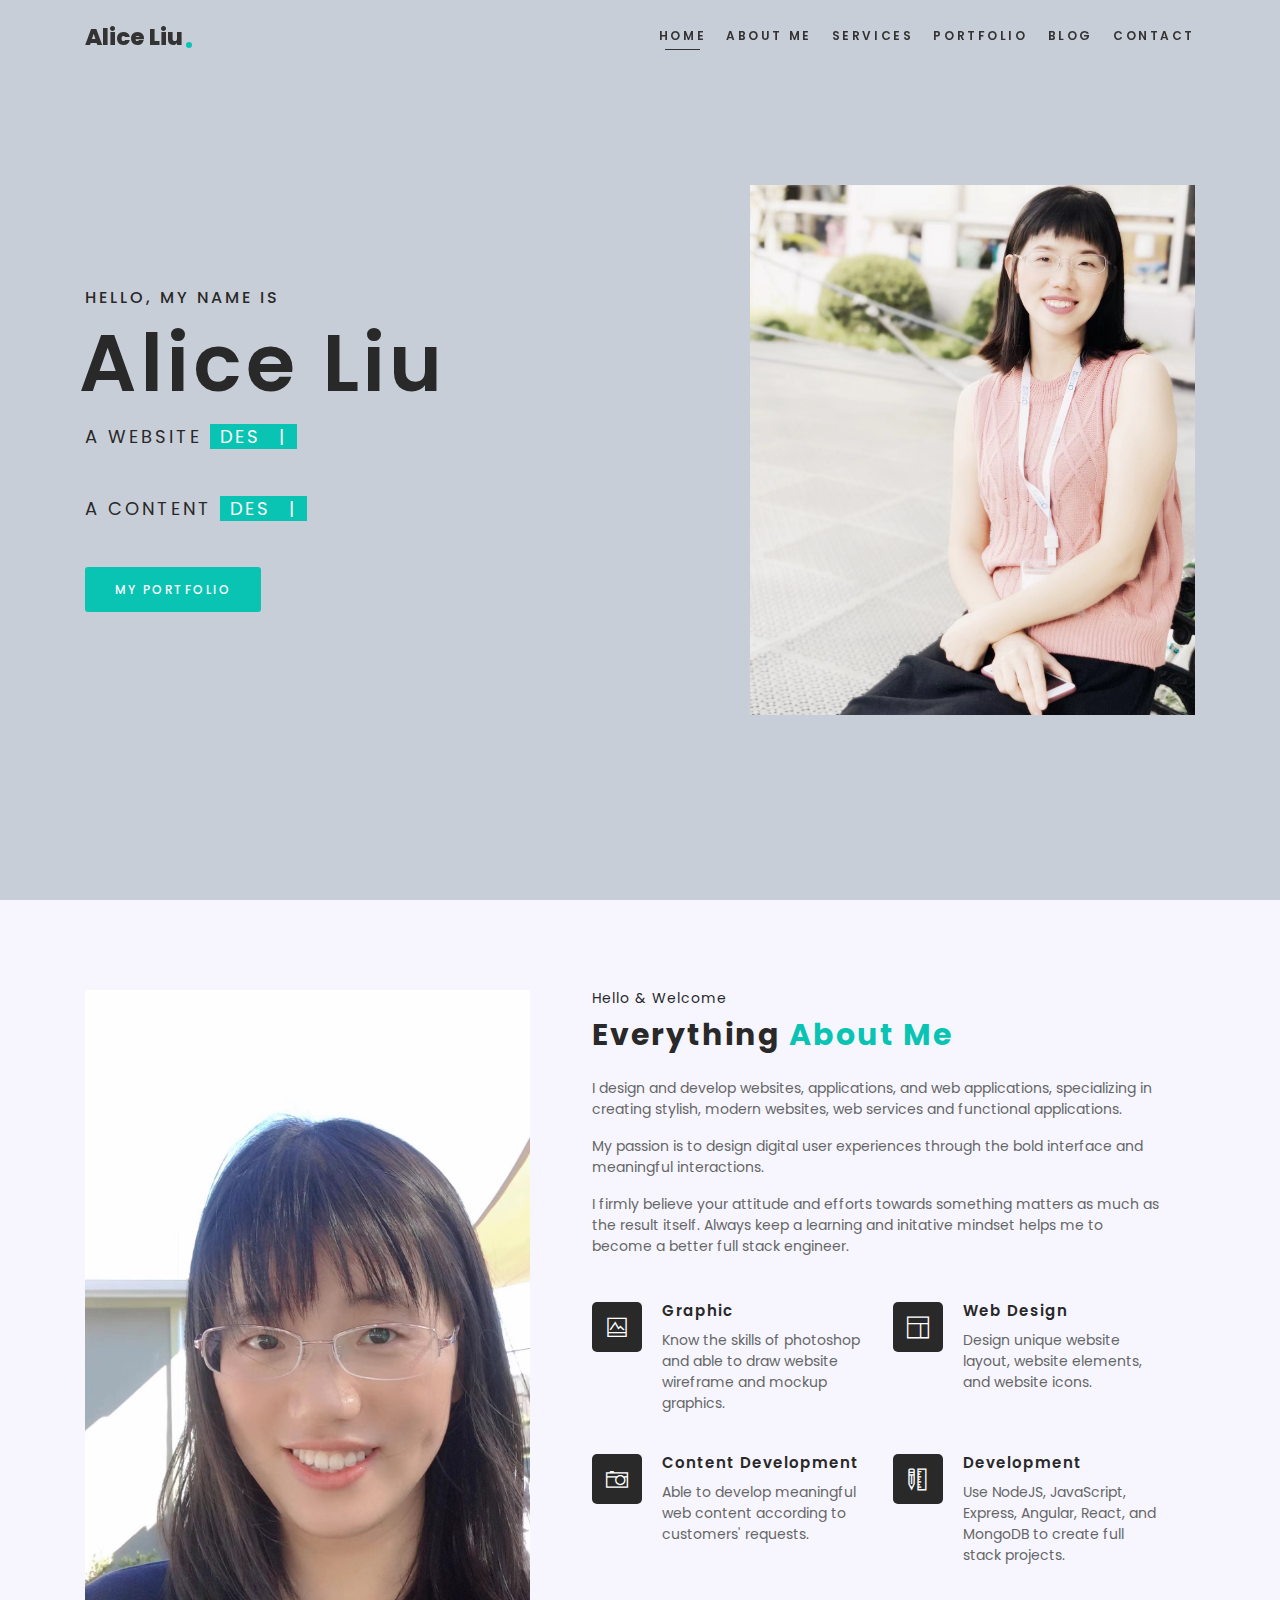
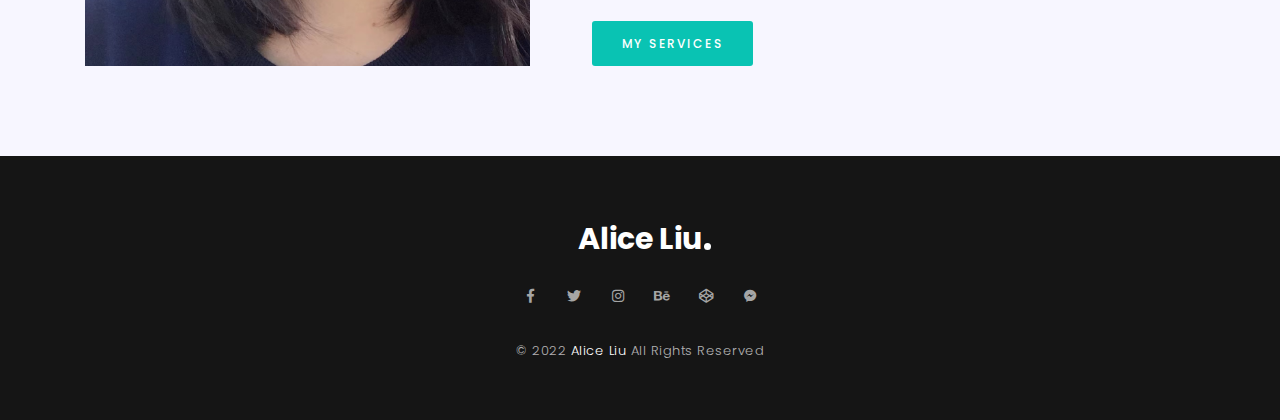
==== index.html @ 3dc87a6d "add" ====
<!DOCTYPE html>
<html lang="en">

<head>
    <meta charset="utf-8">
    <meta http-equiv="X-UA-Compatible" content="IE=edge">
    <meta name="viewport" content="width=device-width, initial-scale=1, shrink-to-fit=no">

    <!-- Page Title -->
    <title>Alice Liu - Personal Website</title>
    <!-- / -->

    <!---Font Icon-->
    <link href="./css/plugin/font-awesome/css/fontawesome-all.min.css" rel="stylesheet">
    <link href="./css/plugin/themify-icons/themify-icons.css" rel="stylesheet">
    <!-- / -->

    <!-- Plugin CSS -->
    <link href="./css/plugin/bootstrap/css/bootstrap.min.css" rel="stylesheet">
    <link href="./css/plugin/owl-carousel/css/owl.carousel.min.css" rel="stylesheet">
    <link href="./css/plugin/magnific/magnific-popup.css" rel="stylesheet">
    <!-- / -->

    <!-- Theme Style -->
    <link href="./css/color/default.css" rel="stylesheet" id="color_theme">
    <link href="./css/styles.css" rel="stylesheet">

    <!-- / -->

    <!-- Favicon -->
    <link rel="icon" href="favicon.ico" />
    <!-- / -->
</head>

<!-- Body Start -->

<body data-spy="scroll" data-target="#navbarAlice" data-offset="98">

    <!-- Loader -->
    <div id="loading">
        <div class="load-circle"><span class="one"></span></div>
    </div>
    <!--  Loader End -->

    <!-- Header -->
    <header>
        <nav class="navbar header-nav-01 header-nav-white fixed-top navbar-expand-lg">
            <div class="container">
                <!-- Brand -->
                <a class="navbar-brand" href="#">Alice Liu<span class="theme-bg"></span></a>
                <!-- / -->

                <!-- Mobile Toggle -->
                <button class="navbar-toggler" type="button" data-toggle="collapse" data-target="#navbarAlice" aria-controls="navbarAlice" aria-expanded="false" aria-label="Toggle navigation">
            <span></span>
            <span></span>
            <span></span>
        </button>
                <!-- / -->

                <!-- Top Menu -->
                <div class="collapse navbar-collapse justify-content-end" id="navbarAlice">
                    <ul class="navbar-nav ml-auto">
                        <li><a class="nav-link active" href="index.html">Home</a></li>
                        <li><a class="nav-link" href="aboutme.html">About Me</a></li>
                        <li><a class="nav-link" href="services.html">Services</a></li>
                        <li><a class="nav-link" href="portfolio.html">Portfolio</a></li>
                        <li><a class="nav-link" href="blog.html">Blog</a></li>
                        <li><a class="nav-link" href="contact.html">Contact</a></li>
                    </ul>
                </div>
                <!-- / -->

            </div>
            <!-- Container -->
        </nav>
        <!-- Navbar -->
    </header>
    <!-- Header End -->

    <!-- main -->
    <main>

        <!-- Home Banner -->
        <section id="home" class="home-banner">
            <div class="container">
                <div class="row full-screen align-items-center">
                    <div class="col-12 col-md-6  col-lg-7">
                        <div class="home-text">
                            <h4>Hello, My name is</h4>
                            <h5>Alice Liu</h5>
                            <p>A Website <span class="theme-bg" id="type-it"></span></p>
                            <p>A Content <span class="theme-bg" id="type-it"></span></p>
                            <div class="btn-bar">
                                <a href="#portfolio" class="m-btn m-btn-theme">My Portfolio</a>
                            </div>
                        </div>
                        <!-- home-text-center -->
                    </div>
                    <!-- col -->
                    <div class="col-md-6 col-lg-5">
                        <img src="./images/aliceAtWork.jpg" title="" alt="">
                    </div>
                </div>
                <!-- row -->
            </div>
        </section>
        <!-- Home Banner End -->

        <!-- About Start -->
        <section id="about" class="section gray-bg">
            <div class="container">
                <div class="row">
                    <div class="col-md-12 col-lg-5">
                        <div class="about-img bg-no-repeat bg-cover" style="background-image: url(./images/AliceProfileImages.jpg);">
                        </div>
                    </div>
                    <div class="col-md-12 col-lg-7">
                        <div class="about-box">
                            <div class="about-me">
                                <h6>Hello & Welcome</h6>
                                <h2>Everything <span class="theme-color">About Me</span></h2>
                                <p>I design and develop websites, applications, and web applications, specializing in creating stylish, modern websites, web services and functional applications.</p>
                                <p>
                                    My passion is to design digital user experiences through the bold interface and meaningful interactions.
                                </p>
                                <p>
                                    I firmly believe your attitude and efforts towards something matters as much as the result itself. Always keep a learning and initative mindset helps me to become a better full stack engineer.
                                </p>
                            </div>
                            <div class="row">
                                <div class="col-md-6">
                                    <div class="feature-box">
                                        <i class="icon theme-bg ti-image"></i>
                                        <div class="feature-content">
                                            <h5>Graphic</h5>
                                            <p>Know the skills of photoshop and able to draw website wireframe and mockup graphics.</p>
                                        </div>
                                    </div>
                                </div>
                                <div class="col-md-6">
                                    <div class="feature-box">
                                        <i class="icon theme-bg ti-layout"></i>
                                        <div class="feature-content">
                                            <h5>Web Design</h5>
                                            <p>Design unique website layout, website elements, and website icons.</p>
                                        </div>
                                    </div>
                                </div>
                                <div class="col-md-6">
                                    <div class="feature-box">
                                        <i class="icon theme-bg ti-camera"></i>
                                        <div class="feature-content">
                                            <h5>Content Development</h5>
                                            <p>Able to develop meaningful web content according to customers' requests.</p>
                                        </div>
                                    </div>
                                </div>
                                <div class="col-md-6">
                                    <div class="feature-box">
                                        <i class="icon theme-bg ti-ruler-pencil"></i>
                                        <div class="feature-content">
                                            <h5>Development</h5>
                                            <p>Use NodeJS, JavaScript, Express, Angular, React, and MongoDB to create full stack projects.</p>
                                        </div>
                                    </div>
                                </div>
                            </div>
                            <div class="btn-bar">
                                <a href="#portfolio" class="m-btn m-btn-theme">My services</a>
                            </div>
                        </div>
                    </div>
                </div>
                <!-- row -->
            </div>
            <!-- container -->
        </section>
        <!-- About End -->





    </main>
    <!-- Main End -->

    <!-- Footer -->
    <footer class="footer">
        <div class="container">
            <div class="footer-logo">
                <span>Alice Liu<span></span></span>
            </div>
            <ul class="social-icons">
                <li><a href="#"><i class="fab fa-facebook-f"></i></a></li>
                <li><a href="#"><i class="fab fa-twitter"></i></a></li>
                <li><a href="#"><i class="fab fa-instagram"></i></a></li>
                <li><a href="#"><i class="fab fa-behance"></i></a></li>
                <li><a href="#"><i class="fab fa-codepen"></i></a></li>
                <li><a href="#"><i class="fab fa-facebook-messenger"></i></a></li>
            </ul>
            <p class="copyright">© 2022 <a href="#">Alice Liu</a> All Rights Reserved</p>
        </div>
    </footer>
    <!-- Footer End -->



    <!-- jQuery -->
    <script src="./js/jquery-3.2.1.min.js"></script>
    <script src="./js/jquery-migrate-3.0.0.min.js"></script>

    <!-- Plugins -->
    <script src="./css/plugin/bootstrap/js/popper.min.js"></script>
    <script src="./css/plugin/bootstrap/js/bootstrap.min.js"></script>
    <script src="./css/plugin/owl-carousel/js/owl.carousel.min.js"></script>
    <script src="./css/plugin/typeit-master/typeit.min.js"></script>
    <script src="./css/plugin/isotope/isotope.pkgd.min.js"></script>
    <script src="./css/plugin/magnific/jquery.magnific-popup.min.js"></script>
    <!-- custom -->
    <script src="./js/custom.js"></script>

</body>
<!-- Body End -->

</html>
---- css/plugin/themify-icons/themify-icons.css ----
@font-face {
	font-family: 'themify';
	src:url('fonts/themify.eot?-fvbane');
	src:url('fonts/themify.eot?#iefix-fvbane') format('embedded-opentype'),
		url('fonts/themify.woff?-fvbane') format('woff'),
		url('fonts/themify.ttf?-fvbane') format('truetype'),
		url('fonts/themify.svg?-fvbane#themify') format('svg');
	font-weight: normal;
	font-style: normal;
}

[class^="ti-"], [class*=" ti-"] {
	font-family: 'themify';
	speak: none;
	font-style: normal;
	font-weight: normal;
	font-variant: normal;
	text-transform: none;
	line-height: 1;

	/* Better Font Rendering =========== */
	-webkit-font-smoothing: antialiased;
	-moz-osx-font-smoothing: grayscale;
}

.ti-wand:before {
	content: "\e600";
}
.ti-volume:before {
	content: "\e601";
}
.ti-user:before {
	content: "\e602";
}
.ti-unlock:before {
	content: "\e603";
}
.ti-unlink:before {
	content: "\e604";
}
.ti-trash:before {
	content: "\e605";
}
.ti-thought:before {
	content: "\e606";
}
.ti-target:before {
	content: "\e607";
}
.ti-tag:before {
	content: "\e608";
}
.ti-tablet:before {
	content: "\e609";
}
.ti-star:before {
	content: "\e60a";
}
.ti-spray:before {
	content: "\e60b";
}
.ti-signal:before {
	content: "\e60c";
}
.ti-shopping-cart:before {
	content: "\e60d";
}
.ti-shopping-cart-full:before {
	content: "\e60e";
}
.ti-settings:before {
	content: "\e60f";
}
.ti-search:before {
	content: "\e610";
}
.ti-zoom-in:before {
	content: "\e611";
}
.ti-zoom-out:before {
	content: "\e612";
}
.ti-cut:before {
	content: "\e613";
}
.ti-ruler:before {
	content: "\e614";
}
.ti-ruler-pencil:before {
	content: "\e615";
}
.ti-ruler-alt:before {
	content: "\e616";
}
.ti-bookmark:before {
	content: "\e617";
}
.ti-bookmark-alt:before {
	content: "\e618";
}
.ti-reload:before {
	content: "\e619";
}
.ti-plus:before {
	content: "\e61a";
}
.ti-pin:before {
	content: "\e61b";
}
.ti-pencil:before {
	content: "\e61c";
}
.ti-pencil-alt:before {
	content: "\e61d";
}
.ti-paint-roller:before {
	content: "\e61e";
}
.ti-paint-bucket:before {
	content: "\e61f";
}
.ti-na:before {
	content: "\e620";
}
.ti-mobile:before {
	content: "\e621";
}
.ti-minus:before {
	content: "\e622";
}
.ti-medall:before {
	content: "\e623";
}
.ti-medall-alt:before {
	content: "\e624";
}
.ti-marker:before {
	content: "\e625";
}
.ti-marker-alt:before {
	content: "\e626";
}
.ti-arrow-up:before {
	content: "\e627";
}
.ti-arrow-right:before {
	content: "\e628";
}
.ti-arrow-left:before {
	content: "\e629";
}
.ti-arrow-down:before {
	content: "\e62a";
}
.ti-lock:before {
	content: "\e62b";
}
.ti-location-arrow:before {
	content: "\e62c";
}
.ti-link:before {
	content: "\e62d";
}
.ti-layout:before {
	content: "\e62e";
}
.ti-layers:before {
	content: "\e62f";
}
.ti-layers-alt:before {
	content: "\e630";
}
.ti-key:before {
	content: "\e631";
}
.ti-import:before {
	content: "\e632";
}
.ti-image:before {
	content: "\e633";
}
.ti-heart:before {
	content: "\e634";
}
.ti-heart-broken:before {
	content: "\e635";
}
.ti-hand-stop:before {
	content: "\e636";
}
.ti-hand-open:before {
	content: "\e637";
}
.ti-hand-drag:before {
	content: "\e638";
}
.ti-folder:before {
	content: "\e639";
}
.ti-flag:before {
	content: "\e63a";
}
.ti-flag-alt:before {
	content: "\e63b";
}
.ti-flag-alt-2:before {
	content: "\e63c";
}
.ti-eye:before {
	content: "\e63d";
}
.ti-export:before {
	content: "\e63e";
}
.ti-exchange-vertical:before {
	content: "\e63f";
}
.ti-desktop:before {
	content: "\e640";
}
.ti-cup:before {
	content: "\e641";
}
.ti-crown:before {
	content: "\e642";
}
.ti-comments:before {
	content: "\e643";
}
.ti-comment:before {
	content: "\e644";
}
.ti-comment-alt:before {
	content: "\e645";
}
.ti-close:before {
	content: "\e646";
}
.ti-clip:before {
	content: "\e647";
}
.ti-angle-up:before {
	content: "\e648";
}
.ti-angle-right:before {
	content: "\e649";
}
.ti-angle-left:before {
	content: "\e64a";
}
.ti-angle-down:before {
	content: "\e64b";
}
.ti-check:before {
	content: "\e64c";
}
.ti-check-box:before {
	content: "\e64d";
}
.ti-camera:before {
	content: "\e64e";
}
.ti-announcement:before {
	content: "\e64f";
}
.ti-brush:before {
	content: "\e650";
}
.ti-briefcase:before {
	content: "\e651";
}
.ti-bolt:before {
	content: "\e652";
}
.ti-bolt-alt:before {
	content: "\e653";
}
.ti-blackboard:before {
	content: "\e654";
}
.ti-bag:before {
	content: "\e655";
}
.ti-move:before {
	content: "\e656";
}
.ti-arrows-vertical:before {
	content: "\e657";
}
.ti-arrows-horizontal:before {
	content: "\e658";
}
.ti-fullscreen:before {
	content: "\e659";
}
.ti-arrow-top-right:before {
	content: "\e65a";
}
.ti-arrow-top-left:before {
	content: "\e65b";
}
.ti-arrow-circle-up:before {
	content: "\e65c";
}
.ti-arrow-circle-right:before {
	content: "\e65d";
}
.ti-arrow-circle-left:before {
	content: "\e65e";
}
.ti-arrow-circle-down:before {
	content: "\e65f";
}
.ti-angle-double-up:before {
	content: "\e660";
}
.ti-angle-double-right:before {
	content: "\e661";
}
.ti-angle-double-left:before {
	content: "\e662";
}
.ti-angle-double-down:before {
	content: "\e663";
}
.ti-zip:before {
	content: "\e664";
}
.ti-world:before {
	content: "\e665";
}
.ti-wheelchair:before {
	content: "\e666";
}
.ti-view-list:before {
	content: "\e667";
}
.ti-view-list-alt:before {
	content: "\e668";
}
.ti-view-grid:before {
	content: "\e669";
}
.ti-uppercase:before {
	content: "\e66a";
}
.ti-upload:before {
	content: "\e66b";
}
.ti-underline:before {
	content: "\e66c";
}
.ti-truck:before {
	content: "\e66d";
}
.ti-timer:before {
	content: "\e66e";
}
.ti-ticket:before {
	content: "\e66f";
}
.ti-thumb-up:before {
	content: "\e670";
}
.ti-thumb-down:before {
	content: "\e671";
}
.ti-text:before {
	content: "\e672";
}
.ti-stats-up:before {
	content: "\e673";
}
.ti-stats-down:before {
	content: "\e674";
}
.ti-split-v:before {
	content: "\e675";
}
.ti-split-h:before {
	content: "\e676";
}
.ti-smallcap:before {
	content: "\e677";
}
.ti-shine:before {
	content: "\e678";
}
.ti-shift-right:before {
	content: "\e679";
}
.ti-shift-left:before {
	content: "\e67a";
}
.ti-shield:before {
	content: "\e67b";
}
.ti-notepad:before {
	content: "\e67c";
}
.ti-server:before {
	content: "\e67d";
}
.ti-quote-right:before {
	content: "\e67e";
}
.ti-quote-left:before {
	content: "\e67f";
}
.ti-pulse:before {
	content: "\e680";
}
.ti-printer:before {
	content: "\e681";
}
.ti-power-off:before {
	content: "\e682";
}
.ti-plug:before {
	content: "\e683";
}
.ti-pie-chart:before {
	content: "\e684";
}
.ti-paragraph:before {
	content: "\e685";
}
.ti-panel:before {
	content: "\e686";
}
.ti-package:before {
	content: "\e687";
}
.ti-music:before {
	content: "\e688";
}
.ti-music-alt:before {
	content: "\e689";
}
.ti-mouse:before {
	content: "\e68a";
}
.ti-mouse-alt:before {
	content: "\e68b";
}
.ti-money:before {
	content: "\e68c";
}
.ti-microphone:before {
	content: "\e68d";
}
.ti-menu:before {
	content: "\e68e";
}
.ti-menu-alt:before {
	content: "\e68f";
}
.ti-map:before {
	content: "\e690";
}
.ti-map-alt:before {
	content: "\e691";
}
.ti-loop:before {
	content: "\e692";
}
.ti-location-pin:before {
	content: "\e693";
}
.ti-list:before {
	content: "\e694";
}
.ti-light-bulb:before {
	content: "\e695";
}
.ti-Italic:before {
	content: "\e696";
}
.ti-info:before {
	content: "\e697";
}
.ti-infinite:before {
	content: "\e698";
}
.ti-id-badge:before {
	content: "\e699";
}
.ti-hummer:before {
	content: "\e69a";
}
.ti-home:before {
	content: "\e69b";
}
.ti-help:before {
	content: "\e69c";
}
.ti-headphone:before {
	content: "\e69d";
}
.ti-harddrives:before {
	content: "\e69e";
}
.ti-harddrive:before {
	content: "\e69f";
}
.ti-gift:before {
	content: "\e6a0";
}
.ti-game:before {
	content: "\e6a1";
}
.ti-filter:before {
	content: "\e6a2";
}
.ti-files:before {
	content: "\e6a3";
}
.ti-file:before {
	content: "\e6a4";
}
.ti-eraser:before {
	content: "\e6a5";
}
.ti-envelope:before {
	content: "\e6a6";
}
.ti-download:before {
	content: "\e6a7";
}
.ti-direction:before {
	content: "\e6a8";
}
.ti-direction-alt:before {
	content: "\e6a9";
}
.ti-dashboard:before {
	content: "\e6aa";
}
.ti-control-stop:before {
	content: "\e6ab";
}
.ti-control-shuffle:before {
	content: "\e6ac";
}
.ti-control-play:before {
	content: "\e6ad";
}
.ti-control-pause:before {
	content: "\e6ae";
}
.ti-control-forward:before {
	content: "\e6af";
}
.ti-control-backward:before {
	content: "\e6b0";
}
.ti-cloud:before {
	content: "\e6b1";
}
.ti-cloud-up:before {
	content: "\e6b2";
}
.ti-cloud-down:before {
	content: "\e6b3";
}
.ti-clipboard:before {
	content: "\e6b4";
}
.ti-car:before {
	content: "\e6b5";
}
.ti-calendar:before {
	content: "\e6b6";
}
.ti-book:before {
	content: "\e6b7";
}
.ti-bell:before {
	content: "\e6b8";
}
.ti-basketball:before {
	content: "\e6b9";
}
.ti-bar-chart:before {
	content: "\e6ba";
}
.ti-bar-chart-alt:before {
	content: "\e6bb";
}
.ti-back-right:before {
	content: "\e6bc";
}
.ti-back-left:before {
	content: "\e6bd";
}
.ti-arrows-corner:before {
	content: "\e6be";
}
.ti-archive:before {
	content: "\e6bf";
}
.ti-anchor:before {
	content: "\e6c0";
}
.ti-align-right:before {
	content: "\e6c1";
}
.ti-align-left:before {
	content: "\e6c2";
}
.ti-align-justify:before {
	content: "\e6c3";
}
.ti-align-center:before {
	content: "\e6c4";
}
.ti-alert:before {
	content: "\e6c5";
}
.ti-alarm-clock:before {
	content: "\e6c6";
}
.ti-agenda:before {
	content: "\e6c7";
}
.ti-write:before {
	content: "\e6c8";
}
.ti-window:before {
	content: "\e6c9";
}
.ti-widgetized:before {
	content: "\e6ca";
}
.ti-widget:before {
	content: "\e6cb";
}
.ti-widget-alt:before {
	content: "\e6cc";
}
.ti-wallet:before {
	content: "\e6cd";
}
.ti-video-clapper:before {
	content: "\e6ce";
}
.ti-video-camera:before {
	content: "\e6cf";
}
.ti-vector:before {
	content: "\e6d0";
}
.ti-themify-logo:before {
	content: "\e6d1";
}
.ti-themify-favicon:before {
	content: "\e6d2";
}
.ti-themify-favicon-alt:before {
	content: "\e6d3";
}
.ti-support:before {
	content: "\e6d4";
}
.ti-stamp:before {
	content: "\e6d5";
}
.ti-split-v-alt:before {
	content: "\e6d6";
}
.ti-slice:before {
	content: "\e6d7";
}
.ti-shortcode:before {
	content: "\e6d8";
}
.ti-shift-right-alt:before {
	content: "\e6d9";
}
.ti-shift-left-alt:before {
	content: "\e6da";
}
.ti-ruler-alt-2:before {
	content: "\e6db";
}
.ti-receipt:before {
	content: "\e6dc";
}
.ti-pin2:before {
	content: "\e6dd";
}
.ti-pin-alt:before {
	content: "\e6de";
}
.ti-pencil-alt2:before {
	content: "\e6df";
}
.ti-palette:before {
	content: "\e6e0";
}
.ti-more:before {
	content: "\e6e1";
}
.ti-more-alt:before {
	content: "\e6e2";
}
.ti-microphone-alt:before {
	content: "\e6e3";
}
.ti-magnet:before {
	content: "\e6e4";
}
.ti-line-double:before {
	content: "\e6e5";
}
.ti-line-dotted:before {
	content: "\e6e6";
}
.ti-line-dashed:before {
	content: "\e6e7";
}
.ti-layout-width-full:before {
	content: "\e6e8";
}
.ti-layout-width-default:before {
	content: "\e6e9";
}
.ti-layout-width-default-alt:before {
	content: "\e6ea";
}
.ti-layout-tab:before {
	content: "\e6eb";
}
.ti-layout-tab-window:before {
	content: "\e6ec";
}
.ti-layout-tab-v:before {
	content: "\e6ed";
}
.ti-layout-tab-min:before {
	content: "\e6ee";
}
.ti-layout-slider:before {
	content: "\e6ef";
}
.ti-layout-slider-alt:before {
	content: "\e6f0";
}
.ti-layout-sidebar-right:before {
	content: "\e6f1";
}
.ti-layout-sidebar-none:before {
	content: "\e6f2";
}
.ti-layout-sidebar-left:before {
	content: "\e6f3";
}
.ti-layout-placeholder:before {
	content: "\e6f4";
}
.ti-layout-menu:before {
	content: "\e6f5";
}
.ti-layout-menu-v:before {
	content: "\e6f6";
}
.ti-layout-menu-separated:before {
	content: "\e6f7";
}
.ti-layout-menu-full:before {
	content: "\e6f8";
}
.ti-layout-media-right-alt:before {
	content: "\e6f9";
}
.ti-layout-media-right:before {
	content: "\e6fa";
}
.ti-layout-media-overlay:before {
	content: "\e6fb";
}
.ti-layout-media-overlay-alt:before {
	content: "\e6fc";
}
.ti-layout-media-overlay-alt-2:before {
	content: "\e6fd";
}
.ti-layout-media-left-alt:before {
	content: "\e6fe";
}
.ti-layout-media-left:before {
	content: "\e6ff";
}
.ti-layout-media-center-alt:before {
	content: "\e700";
}
.ti-layout-media-center:before {
	content: "\e701";
}
.ti-layout-list-thumb:before {
	content: "\e702";
}
.ti-layout-list-thumb-alt:before {
	content: "\e703";
}
.ti-layout-list-post:before {
	content: "\e704";
}
.ti-layout-list-large-image:before {
	content: "\e705";
}
.ti-layout-line-solid:before {
	content: "\e706";
}
.ti-layout-grid4:before {
	content: "\e707";
}
.ti-layout-grid3:before {
	content: "\e708";
}
.ti-layout-grid2:before {
	content: "\e709";
}
.ti-layout-grid2-thumb:before {
	content: "\e70a";
}
.ti-layout-cta-right:before {
	content: "\e70b";
}
.ti-layout-cta-left:before {
	content: "\e70c";
}
.ti-layout-cta-center:before {
	content: "\e70d";
}
.ti-layout-cta-btn-right:before {
	content: "\e70e";
}
.ti-layout-cta-btn-left:before {
	content: "\e70f";
}
.ti-layout-column4:before {
	content: "\e710";
}
.ti-layout-column3:before {
	content: "\e711";
}
.ti-layout-column2:before {
	content: "\e712";
}
.ti-layout-accordion-separated:before {
	content: "\e713";
}
.ti-layout-accordion-merged:before {
	content: "\e714";
}
.ti-layout-accordion-list:before {
	content: "\e715";
}
.ti-ink-pen:before {
	content: "\e716";
}
.ti-info-alt:before {
	content: "\e717";
}
.ti-help-alt:before {
	content: "\e718";
}
.ti-headphone-alt:before {
	content: "\e719";
}
.ti-hand-point-up:before {
	content: "\e71a";
}
.ti-hand-point-right:before {
	content: "\e71b";
}
.ti-hand-point-left:before {
	content: "\e71c";
}
.ti-hand-point-down:before {
	content: "\e71d";
}
.ti-gallery:before {
	content: "\e71e";
}
.ti-face-smile:before {
	content: "\e71f";
}
.ti-face-sad:before {
	content: "\e720";
}
.ti-credit-card:before {
	content: "\e721";
}
.ti-control-skip-forward:before {
	content: "\e722";
}
.ti-control-skip-backward:before {
	content: "\e723";
}
.ti-control-record:before {
	content: "\e724";
}
.ti-control-eject:before {
	content: "\e725";
}
.ti-comments-smiley:before {
	content: "\e726";
}
.ti-brush-alt:before {
	content: "\e727";
}
.ti-youtube:before {
	content: "\e728";
}
.ti-vimeo:before {
	content: "\e729";
}
.ti-twitter:before {
	content: "\e72a";
}
.ti-time:before {
	content: "\e72b";
}
.ti-tumblr:before {
	content: "\e72c";
}
.ti-skype:before {
	content: "\e72d";
}
.ti-share:before {
	content: "\e72e";
}
.ti-share-alt:before {
	content: "\e72f";
}
.ti-rocket:before {
	content: "\e730";
}
.ti-pinterest:before {
	content: "\e731";
}
.ti-new-window:before {
	content: "\e732";
}
.ti-microsoft:before {
	content: "\e733";
}
.ti-list-ol:before {
	content: "\e734";
}
.ti-linkedin:before {
	content: "\e735";
}
.ti-layout-sidebar-2:before {
	content: "\e736";
}
.ti-layout-grid4-alt:before {
	content: "\e737";
}
.ti-layout-grid3-alt:before {
	content: "\e738";
}
.ti-layout-grid2-alt:before {
	content: "\e739";
}
.ti-layout-column4-alt:before {
	content: "\e73a";
}
.ti-layout-column3-alt:before {
	content: "\e73b";
}
.ti-layout-column2-alt:before {
	content: "\e73c";
}
.ti-instagram:before {
	content: "\e73d";
}
.ti-google:before {
	content: "\e73e";
}
.ti-github:before {
	content: "\e73f";
}
.ti-flickr:before {
	content: "\e740";
}
.ti-facebook:before {
	content: "\e741";
}
.ti-dropbox:before {
	content: "\e742";
}
.ti-dribbble:before {
	content: "\e743";
}
.ti-apple:before {
	content: "\e744";
}
.ti-android:before {
	content: "\e745";
}
.ti-save:before {
	content: "\e746";
}
.ti-save-alt:before {
	content: "\e747";
}
.ti-yahoo:before {
	content: "\e748";
}
.ti-wordpress:before {
	content: "\e749";
}
.ti-vimeo-alt:before {
	content: "\e74a";
}
.ti-twitter-alt:before {
	content: "\e74b";
}
.ti-tumblr-alt:before {
	content: "\e74c";
}
.ti-trello:before {
	content: "\e74d";
}
.ti-stack-overflow:before {
	content: "\e74e";
}
.ti-soundcloud:before {
	content: "\e74f";
}
.ti-sharethis:before {
	content: "\e750";
}
.ti-sharethis-alt:before {
	content: "\e751";
}
.ti-reddit:before {
	content: "\e752";
}
.ti-pinterest-alt:before {
	content: "\e753";
}
.ti-microsoft-alt:before {
	content: "\e754";
}
.ti-linux:before {
	content: "\e755";
}
.ti-jsfiddle:before {
	content: "\e756";
}
.ti-joomla:before {
	content: "\e757";
}
.ti-html5:before {
	content: "\e758";
}
.ti-flickr-alt:before {
	content: "\e759";
}
.ti-email:before {
	content: "\e75a";
}
.ti-drupal:before {
	content: "\e75b";
}
.ti-dropbox-alt:before {
	content: "\e75c";
}
.ti-css3:before {
	content: "\e75d";
}
.ti-rss:before {
	content: "\e75e";
}
.ti-rss-alt:before {
	content: "\e75f";
}
---- css/color/default.css ----
::selection {
  background-color:#09c3b3;
  color: #fff;
}
::-moz-selection {
  background-color:#09c3b3;
  color: #fff;
}


header .k-navbar-nav li a.active,
header .k-navbar-nav li a:hover,
.theme-color {
  color:#09c3b3;
}

.theme-border {
	border-color: #09c3b3;
}

.m-btn,
.theme-after:after,
.theme-bg {
  background: #09c3b3;
}
---- css/styles.css ----
/*========================================================================
EXCLUSIVE ON themeforest.net
~~~~~~~~~~~~~~~~~~~~~~~~~~~~~~~~~~~~~~~~~~~~~~~~~~~~~~~~~~~~~~~~~~~~~~~~
Template Name   : Keira
Author          : mital_04
~~~~~~~~~~~~~~~~~~~~~~~~~~~~~~~~~~~~~~~~~~~~~~~~~~~~~~~~~~~~~~~~~~~~~~~~
Copyright (c) 2018 - mital_04
========================================================================*/

/*----------------------------------
Table of contents
01. Loading
02. Common
03. Section title
04. Buttons
05. Header
06. Home Banner
07. About us
08. Video Section
09. Feature Box
10. Count
11. Portfolio
13. Testimonial
14. Our Blog
15. Contact Us
16. Social Icons
17. footer

----------------------------------*/

@import url('https://fonts.googleapis.com/css?family=Poppins:100,100i,200,200i,300,300i,400,400i,500,500i,600,600i,700,700i,800,800i,900,900i');


/*---------------------------------
* 01. Loading
-----------------------------------*/
#loading {
  position: fixed;
  top: 0;
  left: 0;
  bottom: 0;
  right: 0;
  background: #fff;
  z-index: 999999;
}

.load-circle:after,
.load-circle:before{
  content: '';
  background: #fff;
  height: 50%;
  width: 100%;
  position: absolute;
  left: 0;
  transition: all 1s;
}

.load-circle:after{
  top: 0;
}

.load-circle:before{
  bottom: 0;
}

.load-circle {
  width: 50px;
  height: 50px;
  border-radius: 50%;
  border: 10px solid #e8e8e8;
  border-top: 10px solid #292929;
  -webkit-animation: rotate 1.2s infinite linear;
  animation: rotate 1.2s infinite linear;
  overflow: hidden;
  position: absolute;
  top: 0;
  left: 0;
  right: 0;
  bottom: 0;
  margin: auto;
}

@-webkit-keyframes rotate {
  0%{
    transform: rotate(0deg);
  }
  100%{
    transform: rotate(360deg);
  }
}

@keyframes rotate {
  0%{
    transform: rotate(0deg);
  }
  100%{
    transform: rotate(360deg);
  }
}


/*---------------------------------
* 02. Common
-----------------------------------*/
body {
  font-family: 'Poppins', sans-serif;
  -webkit-font-smoothing: antialiased;
  font-smoothing: antialiased;
  font-size: 14px;
  line-height: 1.5;
  color: #666666;
}

img {
  max-width: 100%;
}

.section {
  padding: 90px 0;
  position: relative;
}
@media (max-width: 991px){
 .section {
    padding: 60px 0;
  } 
}
@media (max-width: 767px){
 .section {
    padding: 40px 0;
  } 
}

.gray-bg {
  background: #f7f6ff;
}

/*---------------------------------
* 03. Section title
-----------------------------------*/
.section-title {
  position: relative;
  margin-bottom: 55px;
}

.section-title h2 {
  font-weight: 700;
  color: #292929;
  font-size: 36px;
  margin: 0;
  padding: 0 0 25px;
  letter-spacing: 1px;
}
.section-title label {
  position: relative;
  color: #292929;
  font-size: 14px;
  font-weight: 500;
  letter-spacing: 2px;
  text-transform: uppercase;
  margin: 0;
  padding: 0 0px 10px 30px;
}
.section-title label:after {
  position: absolute;
  left: 0;
  content: "";
  width: 20px;
  float: left;
  height: 2px;
  top: 10px;
}
.section-title p {
  margin: 0;
  letter-spacing: 1px;
  font-size: 15px;
}

@media(max-width: 991px){
  .section-title {
    margin-bottom: 40px;
  }
}

@media(max-width: 767px) {
  .section-title label {
    font-size: 12px;
    padding: 0 0px 10px 30px;
  }
  .section-title h2 {
    font-size: 26px;
  }
  .section-title label:after {
    top: 7px;
    width: 20px;
  }
  .section-title p {
    font-size: 14px;
    letter-spacing: 0.5px;
  }
}

.section-title-01 {
    text-align: center;
    margin-bottom: 60px;
}
.section-title-01 span {
  font-size: 14px;
  color: #444;
  font-weight: 600;
  letter-spacing: 0.75px;
}

.section-title-01 h3 {
  font-size: 30px;
  font-weight: 700;
  color: #222;
  margin: 10px 0 0;
  text-transform: uppercase;
  letter-spacing: 1px;
}

@media(max-width: 991px) {
  .section-title-01 {
    margin-bottom: 50px;
  }
}

@media(max-width: 767px) {
  .section-title-01 {
    margin-bottom: 40px;
  }
}


/*-----------------------------------------
* 04. Buttons
-----------------------------------------*/
.m-btn {
  height: 45px;
  line-height: 45px;
  padding: 0 30px;
  font-size: 12px;
  text-transform: uppercase;
  letter-spacing: 2.5px;
  font-weight: 500;
  border: none;
  border-radius: 3px;
  transition: all 0.3s ease 0s;
  cursor: pointer;
  outline: none;
  display: inline-block;
  text-decoration: none !important;
}
.m-btn-white {
  color: #151515;
  background-color: #fff;
}

.m-btn-white:hover {
  color: #fff;
}

.m-btn-theme {
  color: #fff;
}

.m-btn-theme:hover {
  color: #fff;
  background: #151515;
}

.m-btn-h-white:hover {
  background: #fff;
  color: #333;
}

.more-btn {
  color: #151515;
  font-weight: 700;
  letter-spacing: 1px;
  position: relative;
  padding: 3px;
  display: inline-block;
  line-height: 18px;
  font-size: 13px;
  text-transform: uppercase;
  text-decoration: none !important;
  -webkit-transition: ease all 0.4s;
     -moz-transition: ease all 0.4s;
       -o-transition: ease all 0.4s;
          transition: ease all 0.4s;
}
.more-btn i {
  position: absolute;
  right: 0;
  top: 5px;
  opacity: 0;
  -webkit-transition: ease all 0.4s;
     -moz-transition: ease all 0.4s;
       -o-transition: ease all 0.4s;
          transition: ease all 0.4s;
}
.more-btn:hover {
  color: #292929;
}
.more-btn:hover i {
  right: -20px;
  opacity: 1;
}

.m-btn-link {
  color: #111 !important;
  text-transform: uppercase;
  letter-spacing: 2px;
  font-size: 14px;
  font-weight: 400;
  position: relative;
  display: inline-block;
  text-decoration: none !important;
  -webkit-transition: ease all 0.3s;
     -moz-transition: ease all 0.3s;
       -o-transition: ease all 0.3s;
          transition: ease all 0.3s;
}
.m-btn-link:after {
  content: "";
  width: 100%;
  height: 30%;
  position: absolute;
  left: 0;
  bottom: 0;
  opacity: 0.5;
  -webkit-transition: ease all 0.3s;
     -moz-transition: ease all 0.3s;
       -o-transition: ease all 0.3s;
          transition: ease all 0.3s;
}
.m-btn-link:before {
  content: "";
  width: 0;
  height: 1px;
  position: absolute;
  right: 0;
  bottom: 0;
  opacity: 0.5;
  background: #444;
  -webkit-transition: ease all 0.3s;
     -moz-transition: ease all 0.3s;
       -o-transition: ease all 0.3s;
          transition: ease all 0.3s; 
}

.m-btn-link:hover:after {
  width: 10px;
  left: -15px;
}

.m-btn-link:hover:before {
  width: 100%;
  transition-delay: 0.4s
}

.m-btn-link-white {
  color: #fff !important;
}
.m-btn-link-white:before {
  background: #fff;
}

.social-icons {
  margin: 0;
  padding: 0;
}
.social-icons li {
  display: inline-block;
  vertical-align: top;
  list-style: none;
}
.social-icons li a {
  display: block;
  width: 30px;
  height: 30px;
  text-align: center;
  line-height: 30px;
  color: #333;
  border-radius: 50%;
  -webkit-transition: ease all 0.3s;
     -moz-transition: ease all 0.3s;
       -o-transition: ease all 0.3s;
          transition: ease all 0.3s;
}
.social-icons li a:hover {
  background: #333;
  color: #fff;
}

/*---------------------------------
* Body 
-----------------------------------*/
.wrapper {
  padding-left: 60px;
}

@media(max-width: 767px) {
  .wrapper {
    padding-left: 0;
  } 
}


/*-----------------------------------------
* 04. Header
-----------------------------------------*/
.header-style {
  position: fixed;
  top: 0;
  left: 0;
  z-index: 999;
  width: 60px;
  bottom: 0;
  background: #fff;
  box-shadow: 0px 0px 13px 0px rgba(0, 0, 0, 0.17);
}

.header-style .logo {
  color: #292929;
  position: fixed;
  top: 10px;
  left: 10px;
  padding: 0;
  text-align: center;
  width: 40px;
}
.header-style .navbar-brand {
  padding: 0;
  margin: 0px auto 20px;
  display: block;
}

.header-style .social-icons {
  position: fixed;
  bottom: 20px;
  width: 30px;
  left: 15px;
}
.header-style .social-icons:after {
  width: 1px;
  position: absolute;
  top: -10px;
  bottom: 15px;
  left: 0;
  right: 0;
  margin: auto;
  content: "";
  background: #292929;
  opacity: 0.1;
}
.header-style .social-icons a {
  color: #292929;
  opacity: 0.8;
}

/*Toggle menu*/
.toggler-menu {
  position: relative;
  width: 30px;
  height: 30px;
  border: none;
  background: transparent;
  cursor: pointer;
  outline: none !important;
  box-shadow: 0px 0px 0px 4px #fff, 0px 0px 0px 5px #000;
  -webkit-transition: ease all 0.3s;
  -moz-transition: ease all 0.3s;
  -o-transition: ease all 0.3s;
  transition: ease all 0.3s;
  -webkit-transform: rotate(0deg);
  -moz-transform: rotate(0deg);
  -o-transform: rotate(0deg);
  transform: rotate(0deg);
}
.toggler-menu:before,
.toggler-menu:after {
  content: "";
  position: absolute;
  left: 0;
  right: 0;
  top: 0;
  bottom: 0;
  background: #000;
  margin: auto;
  -webkit-transition: ease all 0.3s;
     -moz-transition: ease all 0.3s;
       -o-transition: ease all 0.3s;
          transition: ease all 0.3s;
}
.toggler-menu:after {
  height: 0%;
  width: 2px;
}
.toggler-menu:before {
  height: 2px;
  width: 0%; 
}

.toggler-menu > span {
  width: 100%;
  height: 2px;
  display: inline-block;
  position: absolute;
  float: left;
  left: 0;
  top: 6px;
  background: #292929;
  margin: auto;
  transition: ease all 0.3s;
  -webkit-transition-delay: 0.1s;
     -moz-transition-delay: 0.1s;
       -o-transition-delay: 0.1s;
          transition-delay: 0.1s;
}
.toggler-menu > span:nth-child(2) {
  top: 0;
  bottom: 0;
  width: 75%;
  -webkit-transition-delay: 0.2s;
     -moz-transition-delay: 0.2s;
       -o-transition-delay: 0.2s;
          transition-delay: 0.2s;
}
.toggler-menu > span:nth-child(3) {
  bottom: 6px;
  top: auto;
  width: 50%;
  -webkit-transition-delay: 0.25s;
     -moz-transition-delay: 0.25s;
       -o-transition-delay: 0.25s;
          transition-delay: 0.25s;
}
.toggler-menu.open {
  width: 30px;
  box-shadow: none;
  -webkit-transform: rotate(-45deg);
     -moz-transform: rotate(-45deg);
       -o-transform: rotate(-45deg);
          transform: rotate(-45deg);
  -webkit-transition-delay: 0.3s;
     -moz-transition-delay: 0.3s;
       -o-transition-delay: 0.3s;
          transition-delay: 0.3s;
}
.toggler-menu.open > span {
  width: 0% !important;
  left: 0;
  right: 0;
}
.toggler-menu.open:before,
.toggler-menu.open:after {
  -webkit-transition-delay: 0.3s;
     -moz-transition-delay: 0.3s;
       -o-transition-delay: 0.3s;
          transition-delay: 0.3s; 
}
.toggler-menu.open:after {
  height: 100%;
}
.toggler-menu.open:before {
  width: 100%; 
}


.header-style .top-nav {
    position: fixed;
    top: 0;
    left: 60px;
    width: 50px;
    height: 100%;
    z-index: 9;
    margin: auto;
    background-color: #fff;
    opacity: 0;
    box-shadow: 0 2px 2px 0 rgba(0, 0, 0, 0.16);
    -webkit-transition: ease all 0.3s;
    -moz-transition: ease all 0.3s;
    -o-transition: ease all 0.3s;
    transition: ease all 0.3s;
    -webkit-transform: rotateY(90deg);
    -moz-transform: rotateY(90deg);
    -o-transform: rotateY(90deg);
    transform: rotateY(90deg);
    -webkit-transform-origin: left;
    -moz-transform-origin: left;
    -o-transform-origin: left;
    transform-origin: left;
    -webkit-transition-delay: 0s;
    -moz-transition-delay: 0s;
    -o-transition-delay: 0s;
    transition-delay: 0s;
}
.header-style .top-nav.menu-open {
    opacity: 1;
    visibility: visible;
    -webkit-transition-delay: 200ms !important;
            transition-delay: 200ms !important;
    -webkit-transform: rotateY(0deg);
            transform: rotateY(0deg);
}
.header-style .k-navbar-nav {
  margin: 0;
  padding:0;
  text-align: center;
}
.header-style .k-navbar-nav li {
  opacity: 0;
  display: inline-block;
  list-style: none;
  margin: 0 15px;
  -webkit-transform: translatey(50px);
     -moz-transform: translatey(50px);
       -o-transform: translatey(50px);
          transform: translatey(50px);
  -webkit-transition: ease all 0.3s;
     -moz-transition: ease all 0.3s;
       -o-transition: ease all 0.3s;
          transition: ease all 0.3s;
          
}
.header-style .menu-open .k-navbar-nav li { 
  -webkit-transform: translatey(0px);
     -moz-transform: translatey(0px);
       -o-transform: translatey(0px);
          transform: translatey(0px);
          opacity: 1;
}
.header-style .menu-open .k-navbar-nav li:nth-child(1) {
  transition-delay: 0.1s;
}
.header-style .menu-open .k-navbar-nav li:nth-child(2) {
  transition-delay: 0.2s;
}
.header-style .menu-open .k-navbar-nav li:nth-child(3) {
  transition-delay: 0.3s;
}
.header-style .menu-open .k-navbar-nav li:nth-child(4) {
  transition-delay: 0.4s;
}
.header-style .menu-open .k-navbar-nav li:nth-child(5) {
  transition-delay: 0.5s;
}
.header-style .menu-open .k-navbar-nav li:nth-child(6) {
  transition-delay: 0.6s;
}
.header-style .menu-open .k-navbar-nav li:nth-child(7) {
  transition-delay: 0.7s;
}
.header-style .menu-open .k-navbar-nav li:nth-child(8) {
  transition-delay: 0.8s;
}
.header-style .menu-open .k-navbar-nav li:nth-child(9) {
  transition-delay: 0.9s;
}
.header-style .menu-open .k-navbar-nav li:nth-child(10) {
  transition-delay: 1s;
}

.header-style .k-navbar-nav li a {
  font-size: 19px;
  padding: 15px 0;
  text-transform: uppercase;
  font-weight: 400;
  letter-spacing: 2px;
  color: #292929;
  position: relative;
}

.header-style .k-navbar-nav li a i {
  display: block;
}

.header-style .k-navbar-nav li a span {
  position: absolute;
  white-space: nowrap;
  background: #fff;
  font-size: 9px;
  left: 35px;
  top: 0;
  padding: 0 7px;
  bottom: 0;
  height: 22px;
  line-height: 22px;
  margin: auto;
  opacity: 0;
  pointer-events: none;
  box-shadow: 3px 0px 9px 0px rgba(0, 0, 0, 0.06);
  -webkit-transition: ease all 0.3s;
     -moz-transition: ease all 0.3s;
       -o-transition: ease all 0.3s;
          transition: ease all 0.3s;
}
.header-style .k-navbar-nav li a:hover span {
  opacity: 1;
}

@media(max-width: 767px){
  .header-style .social-icons {
    display: none;
  }
  .header-style {
    width: 100%;
    bottom: auto;
  }
  .header-style .logo {
    top: 0;
    left: 0;
    padding: 13px;
    width: 100%;
    background: #fff;
    height: 65px;
  }
  .header-style .navbar-brand {
    width: 40px;
    float: left;
    margin: 0;
  }
  .toggler-menu {
    float: right;
    margin-top: 5px;
  }
  .header-style .top-nav {
    box-shadow: none;
    top: 0;
    left: 0;
    width: 80%;
    height: 65px;
  }
  .header-style .k-navbar-nav {
    margin: 10px 0;
    text-align: left;
  }
  .header-style .k-navbar-nav li {
    margin: 0 10px;
  }
  .header-style .k-navbar-nav li a {
    font-size: 14px;
    padding: 12px 0;
  }
  .header-style .k-navbar-nav li a span {
    display: none;
  }
}


/*---------------------------------
* Header option 2
-----------------------------------*/
.header-nav-01 {
  padding: 15px 10px;
  -webkit-transition: all 0.2s ease;
     -moz-transition: all 0.5s ease;
       -o-transition: all 0.2s ease;
          transition: all 0.2s ease;
}
.header-nav-01 .navbar-toggler span {
  background: #fff;
}

.header-nav-01 .navbar-brand {
  color: #fff;
  font-weight: 800;
  position: relative;
  font-size: 23px;
}
.header-nav-01 .navbar-brand span {
   width: 6px;
    height: 6px;
    border-radius: 50%;
    position: absolute;
    bottom: 12px;
    right: -9px;
    float: left;
}
.header-nav-01 .navbar-nav > li {
  margin: 0 0 0 20px;
}
.header-nav-01 .navbar-nav .nav-link {
  position: relative;
  padding: 0;
  display: inline-block;
  font-size: 12px;
  vertical-align: top;
  color: #ececec;
  font-weight: 300;
  text-transform: uppercase;
  letter-spacing: 0.215em;
}
.header-nav-01 .navbar-nav .nav-link:after {
  content: '';
  position: absolute;
  z-index: 10;
  width: 0;
  left: 0;
  right: 0;
  bottom: -5px;
  margin: auto;
  height: 1px;
  background: #fff;
  -webkit-transition: ease all 0.2s;
     -moz-transition: ease all 0.2s;
     -o-transition: ease all 0.2s;
      transition: ease all 0.2s;
  
}
.header-nav-01 .navbar-nav .nav-link:hover:after,
.header-nav-01 .navbar-nav .nav-link.active:after {
  width: 75%;
}

/*Navbar Toogle*/
.navbar-toggler {
  border: none;
  padding: 10px 6px;
  outline: none !important;
}
.navbar-toggler span {
  display: block;
  width: 22px;
  height: 2px;
  border-radius: 1px;
  background: #fff;
}
.navbar-toggler span + span {
  margin-top: 4px;
  width: 18px;
}
.navbar-toggler span + span + span {
  width: 10px;
}
/**/

.header-nav-01 .social-icons a {
  color: #fff;
}

.header-nav-01.fixed-header {
  top: 0;
  margin-top: 0;
  padding: 12px 10px;
  background: #111;
  box-shadow: 0px 1px 27px -3px rgba(0, 0, 0, 0.2);
}


@media (max-width: 991px){

  .header-nav-01 {
    top: 0;
    padding:10px 15px;
  }
  .header-nav-01.fixed-header {
    padding:10px 15px;
  }
  .navbar-nav {
    padding-top: 5px;
  }
  .header-nav-01 .navbar-nav > li {
    margin: 8px 0;
  }
  .header-nav-01 .navbar-nav .nav-link {
    padding: 0;
  }
}

/*---------------------------------
* Header White
-----------------------------------*/

.header-nav-white .navbar-nav .nav-link {
  color: #333;
  font-weight: 600;
}
.header-nav-white .navbar-nav .nav-link:after {
  background: #333;
}
.header-nav-white .navbar-brand {
  color: #333;
}

.header-nav-white.fixed-header {
  background: #fff;
}

.header-nav-white .navbar-toggler span {
  background: #333;
}


/*---------------------------------
* 06. Home Banner
-----------------------------------*/
.full-screen {
  min-height: 100vh;
}

.home-banner {
  background: #c8ced7;
}

.home-banner h4{
  color: #292929;
  font-size: 16px;
  font-weight: 500;
  margin-bottom: 20px;
  text-transform: uppercase;
  letter-spacing: 3px;
}

.home-banner h5 {
  color: #292929;
  font-size: 80px;
  font-weight: 600;
  margin: 0 0 25px -6px;
  line-height: 70px;
  text-transform: capitalize;
  letter-spacing: 4px;
}
.home-banner p {
  color: #292929;
  font-size: 18px;
  font-weight: 400;
  margin: 0 0 45px;
  letter-spacing: 3px;
  text-transform: uppercase;
}
.home-banner p span {
 text-transform: uppercase;
 color: #fff;
 padding: 0 5px;
}

@media(max-width: 1100px){
  .home-banner h5 {
    font-size: 70px;
  }
}
@media(max-width: 991px){
  .home-banner h4 {
    font-size: 12px;
    margin-bottom: 10px;
  }
  .home-banner h5 {
    font-size: 38px;
    font-weight: 600;
    margin: 0 0 15px -6px;
    line-height: 38px;
  }
  .home-banner p {
    font-size: 13px;
    margin: 0 0 30px;
  }
}

@media(max-width: 767px){
  .home-banner .home-text {
    margin: 100px 0 30px;
  }
  .home-banner h4 {
    font-size: 11px;
  }
  .home-banner h5 {
    font-size: 30px;
    margin-left: 0;
  }
  .home-banner p {
    font-size: 12px;
  }
  .home-banner p span {
    letter-spacing: 2px;
  }
}

/*-----------------------------------------
*  Home Banner Options
-----------------------------------------*/

div#particles-box {
    position: absolute;
    top: 0;
    bottom: 0;
    left: 0;
    right: 0;
    opacity: 0.5;
}

.particles-js-canvas-el {
    position: absolute;
    top: 0;
    left: 0;
    right: 0;
    bottom: 0;
}

.home-banner-01 .home-text {
  margin: 70px 0 0;
}
.home-banner-01 .container {
  position: relative;
  z-index: 1;
}

.home-banner-01 h4{
  color: #fff;
  font-size: 20px;
  font-weight: 400;
  margin-bottom: 15px;
}

.home-banner-01 h5 {
  color: #fff;
  font-size: 90px;
  font-weight: 600;
  margin: 0 0 20px;
  line-height: 90px;
}
.home-banner-01 p{
  color: #fff;
  font-size: 20px;
  font-weight: 600;
  margin: 0 0 40px;
}
.banner-wave {
  position: absolute;
  bottom:-30px;
  left: 0;
  right: 0;
}
.home-banner-01-video {
  position: relative;
  overflow: hidden;
}
.home-banner-01-video .container {
  position: relative;
  z-index: 1;
}
.home-banner-01-video .filter {
  background: #000;
  position: absolute;
  top: 0;
  left: 0;
  right: 0;
  bottom: 0;
  z-index: 1;
  opacity: 0.8;
}
.home-banner-01-video .video-banner {
  position: absolute;
  top: 0;
  left: 0;
  bottom: 0;
  min-width: 100vw;
  min-height: 100vh;
}
@media(max-width: 991px){
  .home-banner-01 h4 {
    font-size: 16px;
  }
  .home-banner-01 h5 {
    font-size: 40px;
    line-height: 40px;
    margin: 0 0 10px;
  }
  .home-banner-01 p {
    font-size: 16px;
    margin: 0 0 25px;
  }
}


/*-----------------------------------------
*  About Us
-----------------------------------------*/

.about-img {
  min-height: 400px;
  height: 100%;
  background-position: top center;
}

.about-box {
  padding: 0 5%;
}
.about-box .btn-bar {
  margin-top: 35px;
}
.about-me {
  margin-bottom: 25px;
}
.about-me h6 {
  color: #292929;
  font-size: 14px;
  letter-spacing: 1px;
  margin: 0px 0 10px;
  font-weight: 400;
}

.about-me h2 {
  color: #292929;
  font-size: 30px;
  letter-spacing: 2px;
  margin: 0 0 25px;
  font-weight: 700;
}
@media(max-width: 991px){
  .about-img {
    min-height: 450px;
  }
  .about-box {
    padding: 40px 0 0;
  }
}
@media(max-width: 767px) {
  .about-me h6 {
    font-size: 12px;
  }
  .about-me h2 {
    margin: 0 0 20px;
    font-size: 22px;
  }
}

/*-----------------------------------------
*  About Us Section
-----------------------------------------*/
 .aboutus-section {
  position: relative;
 }
 .aboutus-text {
  padding-bottom: 50px;
  padding-left: 50px;
 }
 .aboutus-text span {
  text-transform: uppercase;
  font-weight: 600;
  font-size: 12px;
  letter-spacing: 1px;
  display: inline-block;
  margin-bottom: 15px;
 }
 .aboutus-text h3 {
  font-weight: 600;
  color: #292929;
  margin-bottom: 20px;
  font-size: 36px;
 }
 .aboutus-text p {
  color: #878787;
  font-size: 14px;
  width: 500px;
  max-width: 100%;
 }

 .aboutus-text .counter-box {
  margin: 25px 0 40px;
 }
 .aboutus-text .counter-col {
    position: relative;
    padding-left: 50px;
    margin: 15px 0;
 }
 .aboutus-text .counter-col i {
  font-size: 34px;
  position: absolute;
  left: 0;
  top: 10px;
 }
 .aboutus-text .counter-col .count {
  font-size: 20px;
  color: #292929;
  font-weight: 700;
  letter-spacing: 1px;
 }
 .aboutus-text .counter-col h6 {
  margin: 0;
  padding: 0;
  font-size: 11px;
  text-transform: uppercase;
  font-weight: 600;
  letter-spacing: 1px;
 }

@media(max-width: 991px){
  .aboutus-text {
    padding-left: 0px;
  }
}

@media(max-width: 767px){
  .aboutus-text .counter-box {
    margin: 20px 0 30px;
  }
  .aboutus-text {
    margin-top: 30px;
  }
}


/*-----------------------------------------
*  Feature
-----------------------------------------*/
.feature-box {
  position: relative;
  padding-left: 70px;
  margin: 20px 0;
}

.feature-box .icon {
  font-size: 22px;
  position: absolute;
  left: 0;
  width: 50px;
  height: 50px;
  text-align: center;
  border-radius: 5px;
  line-height: 50px;
  color: #fff;
  background: #292929;
}

.feature-box h5 {
  color: #292929;
  font-size: 15px;
  font-weight: 600;
  letter-spacing: 1px;
  margin: 0 0 10px;
  display: inline-block;
  vertical-align: top;
  width: 100%;
}

.feature-box p {
  margin: 0;
}

/*feature-box-02*/

.feature-box-02 {
  padding: 35px 8%;
  position: relative;
  z-index: 1;
  background: #fff;
  margin: 15px 0;
  border-radius: 5px;
  box-shadow: 0px 1px 27px -3px rgba(0, 0, 0, 0.2);
}

.feature-box-02 .icon {
  display: inline-block;
  vertical-align: top;
  font-size: 50px;
  color: #000;
  margin-bottom: 30px;
  background: #fff;
}

.feature-box-02 h5 {
  font-size: 16px;
  color: #333;
  margin-bottom: 15px;
  font-weight: 700;
}

.feature-box-02 p {
  margin: 0;
  line-height: 24px;
}


@media (max-width: 991px){
  .feature-box-02 {
    margin:15px 0;
  }
}


/*-----------------------------------------
*  Counter Box
-----------------------------------------*/
.counter-section {
  padding: 80px 0;
}
.counter-section .counter-col {
  position: relative;
  text-align: center;
}

.counter-section .counter-col .count {
  font-size: 40px;
  font-weight: 700;
  color: #fff;
  line-height: 40px;
  margin: 0 0 20px;
  position: relative;
}

.counter-section .counter-col h6 {
  margin: 0;
  padding: 6px 15px;
  display: inline-block;
  vertical-align: top;
  font-size: 10px;
  letter-spacing: 3px;
  text-transform: uppercase;
  color: #fff;
  font-weight: 300;
  background: rgba(0, 0, 0, 0.12);
}

@media (max-width: 767px){ 
  .counter-section {
    padding: 40px 0;
  }

  .counter-section .counter-col {
    margin: 15px 0;
  }
  .counter-section .counter-col .count {
    padding-left: 30px;
    line-height: 30px;
    font-size: 30px;
  }
  .counter-section .counter-col .count:after {
    width: 20px;
    top: 12px;
  }
}


/*-----------------------------------------
*  Owl
-----------------------------------------*/
.owl-dots {
  text-align: center;
  margin-top: 25px;
}
.owl-dots .owl-dot {
  width: 15px;
  height: 15px;
  display: inline-block;
  vertical-align: top;
  border-radius: 50%;
  background: transparent;
  margin: 0 3px;
  border: 2px solid #292929;
  box-shadow: 0px 1px 27px -3px rgba(0, 0, 0, 0.2);
}
.owl-dots .owl-dot.active {
  background: #292929 !important;
}
.owl-nav .owl-prev, 
.owl-nav .owl-next {
  width: 45px;
  height: 45px;
  border-radius: 50%;
  text-align: center;
  display: inline-block;
  line-height: 46px;
  font-size: 20px;
  color: #fff;
  margin-left: 15px;
  margin-top: 25px;
  box-shadow: 0px 1px 27px -3px rgba(0, 0, 0, 0.2);
  background: #111;
}
.owl-nav .owl-prev:hover, 
.owl-nav .owl-next:hover {
  background: #000;
}


/*-----------------------------------------
*  Resume
-----------------------------------------*/
.resume-img {
  height: 100%;
  border: 7px solid #fff;
  box-shadow: 0px 0px 15px rgba(51, 51, 51, 0.08);
  background-position: top center;
}
.resume-row {
  padding-left: 55px;
  position: relative;
}
.resume-box {
    padding: 7px 20px 20px;
    background: #fff;
    box-shadow: 0px 0px 15px rgba(51, 51, 51, 0.08);
    position: relative;
    margin: 0 0 40px;
    z-index: 1;
}
.resume-box:last-child {
  margin:0; 
}

.resume-box:after {
    content: "";
    left: -30px;
    width: 5px;
    background: #fff;
    position: absolute;
    top: 20px;
    bottom: -50px;
    z-index: -1;
    box-shadow: 0px 0px 15px rgba(51, 51, 51, 0.08);
}

.resume-box:last-child:after {
    display: none;
}

.resume-box i {
  font-size: 22px;
  width: 60px;
  height: 60px;
  display: inline-block;
  text-align: center;
  line-height: 45px;
  color: #fff;
  border-radius: 0;
  position: absolute;
  left: -56px;
  top: 0px;
  border: 7px solid #fff;
  box-shadow: -7px 0px 15px rgba(51, 51, 51, 0.08);
}

.resume-box label {
  position: relative;
  font-size: 12px;
  letter-spacing: 4px;
  margin: 0 0 10px -24px;
  padding: 0 12px 0 0;
  height: 46px;
  line-height: 46px;
  color: #fff;
}
.resume-box span {
  font-size: 13px;
  font-style: italic;
  color: #888;
  letter-spacing: 1px;
  margin-left: 12px;
  padding-top: 15px;
  display: inline-block;
  vertical-align: top;
}

.resume-box h2 {
  margin: 0;
  padding: 8px 0 12px;
  font-size: 15px;
  color: #292929;
  font-weight: 600;
  letter-spacing: 1px;
}

.resume-box p {
    margin: 0;
    left: 1px;
    font-size: 14px;
}

@media (max-width: 991px){
  .resume-img {
    min-height: 450px;  
    margin-bottom: 30px;
    height: auto;
  }
}

@media(max-width: 767px) {
  .resume-box {
    padding: 7px 15px 15px;
  }
  .resume-box label {
    font-size: 10px;
    padding: 0 10px;
  }
  .resume-row {
    padding-left: 30px;
    margin-bottom: 20px;
    margin-top: 20px;
  }
  .resume-box {
    margin: 0 0 30px;
    padding: 7px 15px 15px;
  }
  .resume-box i {
    left: -30px;
  }
  .resume-box label {
    margin: 0 0 0 7px;
  }
  .resume-box h2 {
    padding: 18px 0 12px
  }
}

/*-----------------------------------------
*  Skill Left
-----------------------------------------*/
.skill-left {
  padding: 25px;
  margin: 0 30px 0 0px;
  border: 1px solid #ddd;
}

.skills {
    margin-right: 25px;
}

.skill-left h3 {
  color: #292929;
  font-weight: 600;
  margin: 0 0 15px;
  font-size: 20px;
  letter-spacing: 1px;
}

.skill-left p {
  margin: 0;
  letter-spacing: 0.5px;
}


.progress-lt {
  margin-top: 30px;
  position: relative;
}
.progress-lt:first-child {
  margin-top: 0;
}
.progress-lt h6 {
  display: inline-block;
  width: 47%;
  margin-right: 1.5%;
  color: #222;
  margin: 0;
  padding: 0 0 6px;
  font-size: 12px;
  font-weight: 500;
  text-transform: uppercase;
}
.progress-lt span {
  position: absolute;
  top: 0;
  right: 1.5%;
  font-size: 12px;
}
.progress-lt .progress {
  margin-bottom: 0;
  height: 10px;
  border-radius: 0;
}
.progress-lt .progress-bar {
  width: 0%;
  -webkit-transition: width 1.2s ease;
  -moz-transition: width 1.2s ease;
  -o-transition: width 1.2s ease;
  transition: width 1.2s ease;
}

@media (max-width: 991px){   
  .skill-left {
    margin-right: 0;
  }
  .skills {
    margin-top: 30px;
    margin-right: 0;
  }
}

/*-----------------------------------------
*  Skill Left
-----------------------------------------*/
.skill-section h3 {
  font-size: 22px;
  color: #333;
  margin: 0 0 45px;
  letter-spacing: 1px;
}

.aducation-box ul {
  margin: 0;
  padding: 0;
}
.aducation-box li {
  position: relative;
  list-style: none;
  padding-left: 100px;
  margin-bottom: 20px;
}
.aducation-box li label {
  position: absolute;
  top: 0;
  left: 0;
  font-size: 20px;
  font-weight: 300;
  margin: 0;
}
.aducation-box li label:after {
  width: 10px;
  height: 1px;
  content: "";
  right: -15px;
  top: 15px;
  position: absolute;
}
.aducation-box .ab-desc h6 {
  color: #333;
  font-weight: 600;
  font-size: 16px;
  margin: 0 0 10px;
}
.aducation-box .ab-desc p {
  width: 400px;
  max-width: 100%;
  margin: 0;
}

@media(max-width: 991px){

}

/*-----------------------------------------
*  Portfolio
-----------------------------------------*/
.portolio-section {
  overflow: hidden;
}
.portolio-slider {
  margin-left: -10px;
  margin-top: -7px;
}
.portfolio-col {
  height: 100%;
  box-shadow: 0px 0px 15px rgba(51, 51, 51, 0.08);
  padding: 10px;
  background: #fff;
  margin: 7px 10px;
  border-radius: 5px;
}

.portfolio-col .hover {
    position: absolute;
    bottom: 0;
    background: rgba(255, 255, 255, 0.3);
    left: 0;
    right: 0;
    padding: 15px;
    text-align: center;
}

.portfolio-col .portfolio-img {
    position: relative;
}

.portfolio-col .hover a {
  display: inline-block;
  width: 30px;
  height: 30px;
  line-height: 29px;
  border: 1px solid #292929;
  margin: 0 7px;
  color: #fff;
  font-size: 11px;
  background: #292929;
  border-radius: 3px;
  box-shadow: 0px 0px 15px rgba(0, 0, 0, 0);
  -webkit-box-reflect: below 0px -webkit-gradient(linear, left top, left bottom, from(transparent), color-stop(50%, transparent), to(rgba(250, 250, 250, 0.2)));
}

.portfolio-col .portfolio-info {
  padding-top: 18px;
  padding-bottom: 5px;
  text-align: center;
}

.portfolio-col .portfolio-info {
  padding-top: 20px;
  padding-bottom: 10px;
  text-align: center;
}

.portfolio-col .portfolio-info h5 {
  font-size: 18px;
  letter-spacing: 0.5px;
  color: #292929;
  margin: 0 0px 8px;
}

.portfolio-col .portfolio-info span {
  display: inline-block;
  position: relative;
  font-size: 14px;
}

.portfolio-col .portfolio-info span:after {
  width: 30px;
  height: 1px;
  position: absolute;
  bottom: -2px;
  left: 0;
  content: "";
  right: 0;
  margin: auto;
}

.portfolio-filter ul {
  margin: 0 0 15px 0;
  padding: 0;
  list-style-type: none;
  text-align: center;
}
.portfolio-filter li {
  display: inline-block;
  font-size: 12px;
  color: #292929;
  margin: 0 10px 0 0px;
  position: relative;
  cursor: pointer;
  line-height: normal;
  padding: 10px 20px;
  background: #fff;
  border-radius: 2px;
  font-weight: 500;
  text-transform: uppercase;
  border: 1px solid #ddd;
  letter-spacing: 1px;
  font-weight: 600;
}
.portfolio-filter li:hover,
.portfolio-filter li.active {
  color: #fff;
  background: #333;
}

.portfolio-content {
  margin: 0 -15px;
}

.portfolio-cols-3 { margin: 0; padding: 0; }
.portfolio-cols-3 .portfolio-item { 
  width: 33.33%; 
  list-style-type: none; 
}

@media(max-width: 991px) {
  .portfolio-cols-3 .portfolio-item {
    width: 50%;
  }
}
@media(max-width: 767px) {
  .portfolio-cols-3 .portfolio-item {
    width: 100%;
  }
}

/*-----------------------------------------
*  Call To action
-----------------------------------------*/
.callto-action-section:after {
  background: #000;
  opacity: 0.6;
  content: "";
  position: absolute;
  left: 0;
  right: 0;
  bottom: 0;
  top: 0;
}
.callto-action-section .container {
  position: relative;
  z-index: 1;
}
.callto-action-section h3 {
  color: #fff;
  letter-spacing: 1px;
  font-weight: 600;
  margin-bottom: 25px;
  text-transform: uppercase;
}



/*-----------------------------------------
*  Testimonial
-----------------------------------------*/
.testimonial-col-01 {
  border-radius: 5px;
  padding: 15px;
  border: 1px solid #eee;
  box-shadow: 0px 0px 15px rgba(51, 51, 51, 0.08);
  margin: 5px;
  background: #fff;
}

.testimonial-col-01 .user {
  width: 100%;
  display: inline-block;
  vertical-align: top;
  margin-bottom: 10px;
}
.testimonial-col-01 .user .img {
  width: 50px;
  height: 50px;
  border: 1px solid #fff;
  overflow: hidden;
  float: left;
  box-shadow: 0px 0px 15px rgba(51, 51, 51, 0.08);
  border-radius: 5px;
}
.testimonial-col-01 .name {
  width: calc(100% - 65px);
  float: right;
  margin-top: 5px;
}
.testimonial-col-01 .name span {
  font-size: 15px;
  color: #292929;
  font-weight: 500;
  display: block;
}
.testimonial-col-01 .name label {
  font-size: 12px;
  margin: 0;
}
.testimonial-col-01 p {
  margin: 0;
  font-size: 14px;
  line-height: 26px;
}

.testimonial-col-02 {
  box-shadow: 0 2px 25px 0 rgba(0, 0, 0, 0.06);
  border-radius: 5px;
  padding: 20px;
  margin: 50px 20px 20px;
  background: #fff;
  -webkit-transition: all 0.3s ease 0s;
  -moz-transition: all 0.3s ease 0s;
  -o-transition: all 0.3s ease 0s;
  transition: all 0.3s ease 0s;
}

.testimonial-col-02 .user {
    width: 100%;
    display: inline-block;
    vertical-align: top;
    margin-bottom: 25px;
    margin-top: -55px;
    background: #fff;
    padding: 10px;
    box-shadow: 0 2px 25px 0 rgba(0, 0, 0, 0.06);
    border-radius: 10px;
}

.testimonial-col-02 .user .img {
  width: 70px;
  height: 70px;
  border: 5px solid #fff;
  overflow: hidden;
  border-radius: 50%;
  float: left;
  box-shadow: 0 2px 48px 0 rgba(0, 0, 0, 0.06);
}
.testimonial-col-02 .name {
  width: calc(100% - 90px);
  float: right;
  margin-top: 10px;
}
.testimonial-col-02 .name span {
  font-size: 16px;
  color: #3B566E;
  font-weight: 500;
  letter-spacing: 0.5px;
}
.testimonial-col-02 .name label {
  font-size: 14px;
}
.testimonial-col-02 p {
    margin: 0 10px 10px;
    font-size: 14px;
    line-height: 26px;
    letter-spacing: 0.88px;
}

/*-----------------------------------------
*  Blog
-----------------------------------------*/
.blog-item {
  position: relative;
}
.blog-item .blog-img {
  border-radius: 5px;
  overflow: hidden;
  box-shadow: 0px 0px 15px rgba(51, 51, 51, 0.08);
  border: 5px solid #fff;
}
.blog-item .blog-content {
  padding: 20px;
  box-shadow: 0px 0px 15px rgba(51, 51, 51, 0.08);
  background: #fff;
  border-radius: 5px;
  margin: -30px 15px 0;
  position: relative;
  z-index: 1;
}
.blog-item .post-meta {
  font-size: 13px;
  position: absolute;
  top: 20px;
  background: #fff;
  left: 0;
  padding: 5px 20px;
  letter-spacing: 1px;
  box-shadow: 10px 0px 15px rgba(0, 0, 0, 0.24);
  border-radius: 0px 20px 20px 0;
}
.blog-item .post-meta a {
  color: #323d47;
  font-weight: 700;
}
.blog-item .blog-content h4 {
  font-size: 18px;
  margin: 0 0 15px;
}
.blog-item .blog-content h4 a {
  color: #292929;
  font-weight: 500;
  text-decoration: none;
}

.blog-item .blog-content h4 a:hover {
  color: #000;
}

.blog-item .blog-content p {
  font-weight: 400;
  font-size: 14px;
  letter-spacing: 0.88px;
  line-height: 26px;
  margin: 0 0 20px;
}

.blog-item .blog-content a.more {
    margin: 0;
    padding: 7px 18px;
    display: inline-block;
    color: #fff;
    border-radius: 3px;
    font-size: 12px;
    text-transform: uppercase;
    letter-spacing: 1px;
    text-decoration: none;
}
.blog-item .blog-content a.more:hover{
  background: #151515;
}

@media (max-width: 991px){ 
  .blog-item {
    margin-bottom: 30px;
  }
}

/*-----------------------------------------
* Contact Us
-----------------------------------------*/
.form-group {
    position: relative;
    width: 100%;
    margin-bottom: 20px;
}
.form-group .form-control {
    border:none;
    outline: none;
    box-shadow: none;
    height: 40px;
    padding-left: 0;
    padding-right: 0;
    border-bottom: 1px solid #ddd;
    border-radius: 0;
    width: 100%;
    font-size: 14px;
    color: #000;
    background: none;
}

.form-group textarea.form-control {
  height: 100px;
}

.form-group select {
    border:none;
    outline: none;
    -webkit-box-shadow: none !important;
            box-shadow: none !important;
    padding-left: 0;
    padding-right: 0;
    border-bottom: 2px solid #a09eb5;
    border-radius: 0;
    width: 100%;
}

.form-group .input-focus-effect {
    width: 0 !important;
    position: absolute;
    bottom: 0;
    left: 0;
    -webkit-transition: ease all 0.3s;
    -o-transition: ease all 0.3s;
    transition: ease all 0.3s;
    height: 2px;
    background: #26a69a;
}

.form-group textarea:focus:not([readonly]) + span.input-focus-effect,
.form-group input:focus:not([readonly]) + span.input-focus-effect,
.form-group select:focus:not([readonly]) + span.input-focus-effect {
    width: 100% !important;
}

.contact-form {
    padding: 25px;
    border: 1px solid #e7e5f7;
    background: #fff;
}

.contact-form h2 {
    font-size: 18px;
    color: #292929;
    font-weight: 600;
    margin-bottom: 20px;
}

.contact-info {
    padding: 25px;
    margin-right: 25px;
    border: 1px solid #e7e5f7;
    height: 100%;
    background: #fff;
}
.ci-row {
    margin-bottom: 25px;
    position: relative;
    padding-left: 40px;
}
.ci-row:last-child {
  margin-bottom: 0;
}
.ci-row label {
    font-size: 14px;
    color: #666;
    letter-spacing: 0.5px;
    width: 100%;
    display: inline-block;
    vertical-align: top;
    margin: 0 0 5px;
}

.ci-row span {
    font-size: 15px;
    color: #292929;
    font-weight: 600;
}

.ci-row i {
    width: 35px;
    height: 35px;
    text-align: center;
    line-height: 35px;
    border-radius: 50%;
    left: -10px;
    top: 0;
    position: absolute;
    color: #fff;
}

@media(max-width: 991px){
  .contact-info {
    margin:0 0 40px;
    height: auto;
  }
}

/*-----------------------------------------
*  Footer
-----------------------------------------*/

.footer {
  background: #151515;
  padding: 60px 0;
  text-align: center;
}

.footer p {
  margin: 10px 0 0;
  font-size: 13px;
  letter-spacing: 0.5px;
  color: rgba(255, 255, 255, 0.68);
  font-weight: 300;
}
.footer p a {
  color: #fff;
  text-decoration: none;
}
.footer .footer-logo {
  font-size: 30px;
  font-weight: 700;
  color: #fff;
}
.footer .footer-logo span {
  position: relative;
  display: inline-block;
  vertical-align: top;
}
.footer .footer-logo span span {
  width: 7px;
  height: 7px;
  border-radius: 50%;
  position: absolute;
  bottom: 11px;
  right: -8px;
  float: left;
  background: #fff;
}
.footer .social-icons {
  padding: 15px 0;
}
.footer .social-icons li a {
  width: 40px;
  height: 40px;
  text-align: center;
  line-height: 40px;
  color: #a5a5a5;
}

@media(max-width: 991px){
  .footer {
    padding: 50px 0;
  }
}
@media(max-width: 767px){
  .footer {
    padding: 30px 0;
  }
}

/*-----------------------------------------
*  Background Properties
-----------------------------------------*/
.bg-no-repeat { background-repeat: no-repeat; }
.bg-repeat-x { background-repeat: repeat-x; }
.bg-repeat-y { background-repeat: repeat-y; }
.bg-cover { -webkit-background-size: cover; -moz-background-size: cover; -ms-background-size: cover; -o-background-size: cover; background-size: cover; }
.bg-center-center { background-position: center center; }
.bg-center-right { background-position: center right; }
.bg-center-left { background-position: center left; }
.bg-fixed { background-attachment: fixed;  }
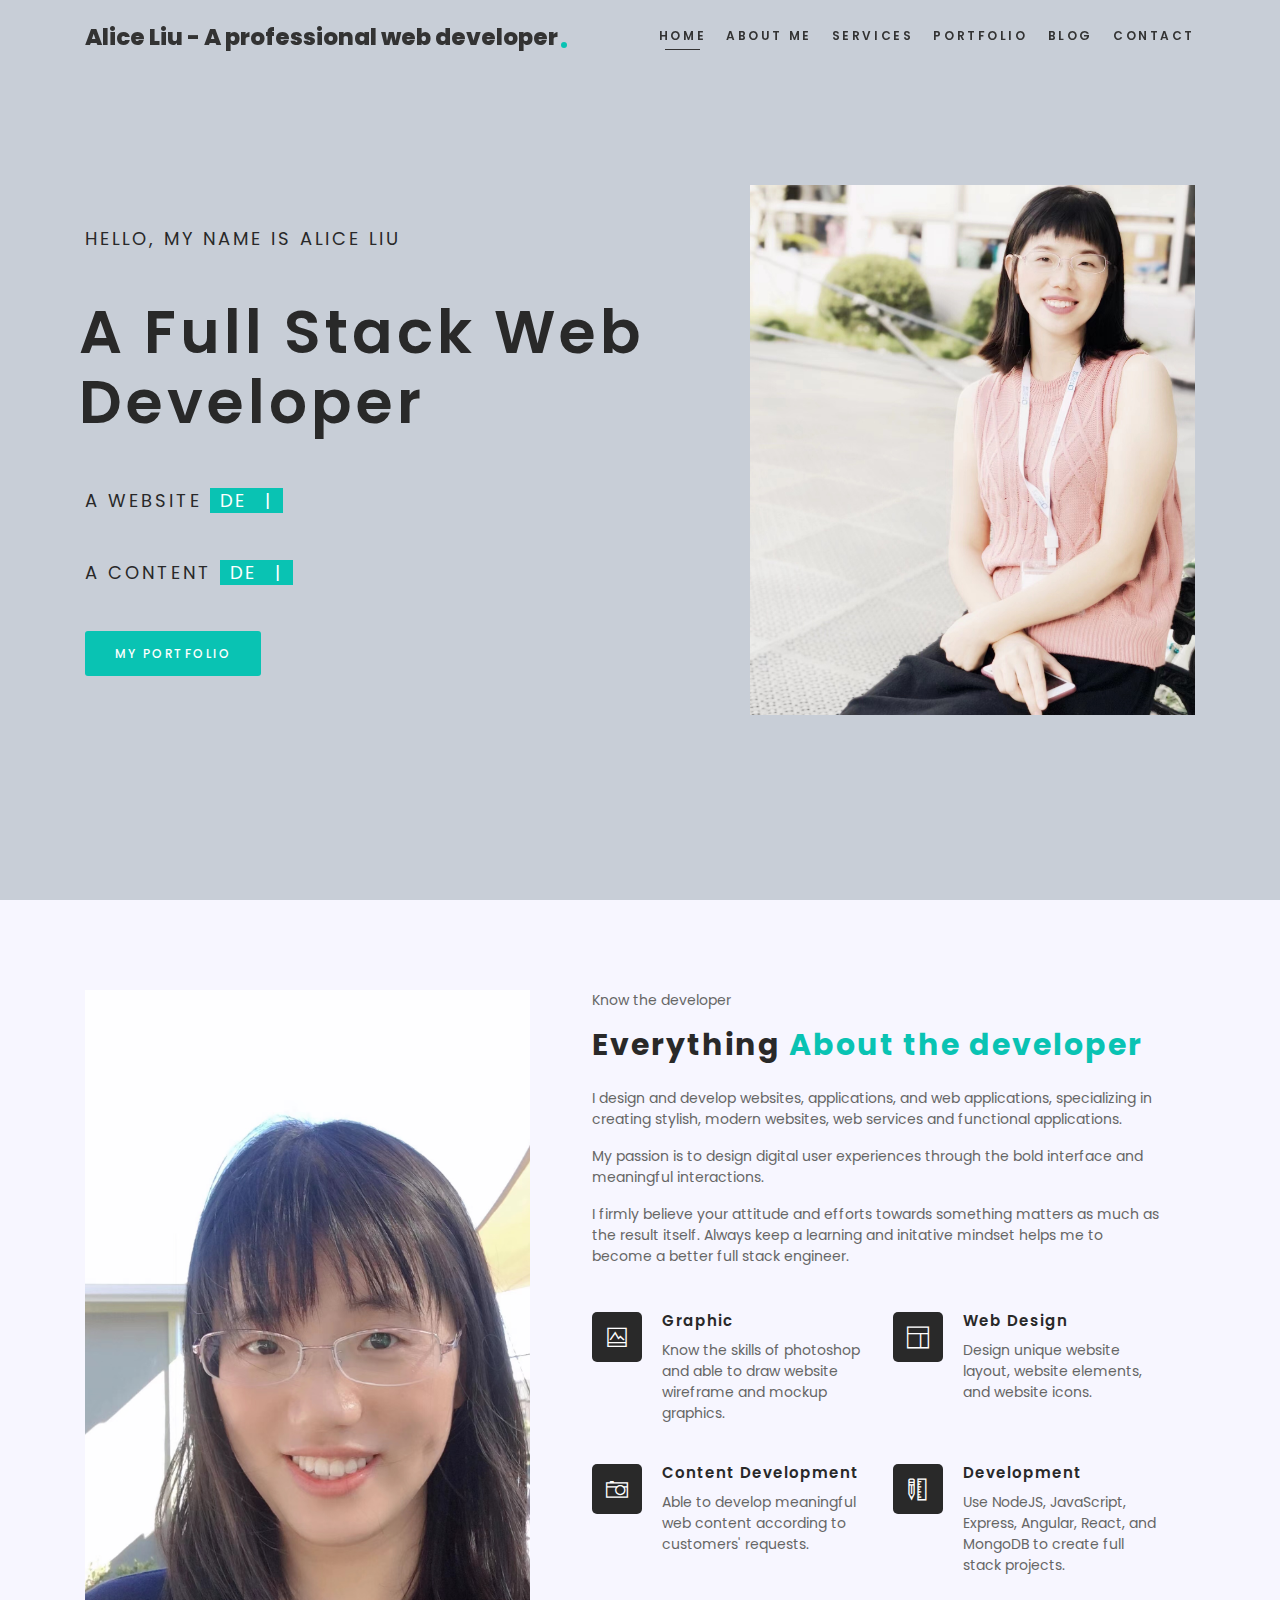
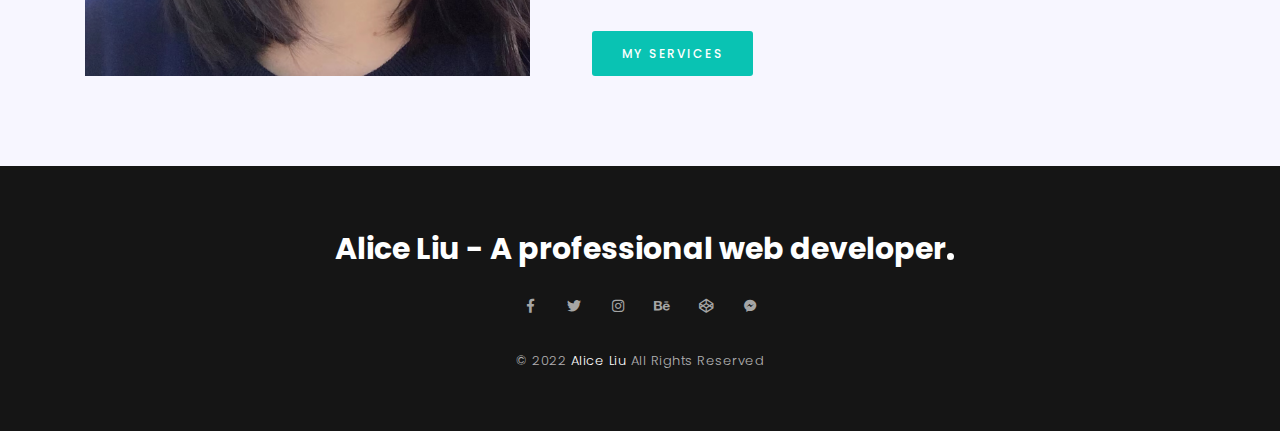
==== commit c2daf96a: "add" ====
--- a/index.html
+++ b/index.html
@@ -5,9 +5,12 @@
     <meta charset="utf-8">
     <meta http-equiv="X-UA-Compatible" content="IE=edge">
     <meta name="viewport" content="width=device-width, initial-scale=1, shrink-to-fit=no">
+    <meta name="description" content="Web developer, Full stack developer, developer, Canada web developer,web and content developer, 全栈开发工程师，软件工程师，前端工程师 ">
+    <meta name="keywords" content="Web developer,Full stack developer,  developer, Canada web developer,web and content developer, 全栈开发工程师，软件工程师，前端工程师">
+
 
     <!-- Page Title -->
-    <title>Alice Liu - Personal Website</title>
+    <title>Alice Liu - A professional web developer's personal Website</title>
     <!-- / -->
 
     <!---Font Icon-->
@@ -47,7 +50,7 @@
         <nav class="navbar header-nav-01 header-nav-white fixed-top navbar-expand-lg">
             <div class="container">
                 <!-- Brand -->
-                <a class="navbar-brand" href="#">Alice Liu<span class="theme-bg"></span></a>
+                <a class="navbar-brand" href="#">Alice Liu - A professional web developer<span class="theme-bg"></span></a>
                 <!-- / -->
 
                 <!-- Mobile Toggle -->
@@ -87,8 +90,8 @@
                 <div class="row full-screen align-items-center">
                     <div class="col-12 col-md-6  col-lg-7">
                         <div class="home-text">
-                            <h4>Hello, My name is</h4>
-                            <h5>Alice Liu</h5>
+                            <p>Hello, My name is Alice Liu</p>
+                            <h1>A full stack web developer</h1>
                             <p>A Website <span class="theme-bg" id="type-it"></span></p>
                             <p>A Content <span class="theme-bg" id="type-it"></span></p>
                             <div class="btn-bar">
@@ -99,7 +102,7 @@
                     </div>
                     <!-- col -->
                     <div class="col-md-6 col-lg-5">
-                        <img src="./images/aliceAtWork.jpg" title="" alt="">
+                        <img src="./images/aliceAtWork.jpg" title="A web developer" alt="A web developer">
                     </div>
                 </div>
                 <!-- row -->
@@ -118,8 +121,8 @@
                     <div class="col-md-12 col-lg-7">
                         <div class="about-box">
                             <div class="about-me">
-                                <h6>Hello & Welcome</h6>
-                                <h2>Everything <span class="theme-color">About Me</span></h2>
+                                <p>Know the developer</p>
+                                <h2>Everything <span class="theme-color">About the developer</span></h2>
                                 <p>I design and develop websites, applications, and web applications, specializing in creating stylish, modern websites, web services and functional applications.</p>
                                 <p>
                                     My passion is to design digital user experiences through the bold interface and meaningful interactions.
@@ -167,7 +170,7 @@
                                 </div>
                             </div>
                             <div class="btn-bar">
-                                <a href="#portfolio" class="m-btn m-btn-theme">My services</a>
+                                <a href="portfolio.html" class="m-btn m-btn-theme">My services</a>
                             </div>
                         </div>
                     </div>
@@ -189,7 +192,7 @@
     <footer class="footer">
         <div class="container">
             <div class="footer-logo">
-                <span>Alice Liu<span></span></span>
+                <span>Alice Liu - A professional web developer<span></span></span>
             </div>
             <ul class="social-icons">
                 <li><a href="#"><i class="fab fa-facebook-f"></i></a></li>
--- a/css/styles.css
+++ b/css/styles.css
@@ -6,6 +6,7 @@
 ~~~~~~~~~~~~~~~~~~~~~~~~~~~~~~~~~~~~~~~~~~~~~~~~~~~~~~~~~~~~~~~~~~~~~~~~
 Copyright (c) 2018 - mital_04
 ========================================================================*/
+
 
 /*----------------------------------
 Table of contents
@@ -30,544 +31,582 @@
 
 @import url('https://fonts.googleapis.com/css?family=Poppins:100,100i,200,200i,300,300i,400,400i,500,500i,600,600i,700,700i,800,800i,900,900i');
 
-
 /*---------------------------------
 * 01. Loading
 -----------------------------------*/
+
 #loading {
-  position: fixed;
-  top: 0;
-  left: 0;
-  bottom: 0;
-  right: 0;
-  background: #fff;
-  z-index: 999999;
+    position: fixed;
+    top: 0;
+    left: 0;
+    bottom: 0;
+    right: 0;
+    background: #fff;
+    z-index: 999999;
 }
 
 .load-circle:after,
-.load-circle:before{
-  content: '';
-  background: #fff;
-  height: 50%;
-  width: 100%;
-  position: absolute;
-  left: 0;
-  transition: all 1s;
-}
-
-.load-circle:after{
-  top: 0;
-}
-
-.load-circle:before{
-  bottom: 0;
+.load-circle:before {
+    content: '';
+    background: #fff;
+    height: 50%;
+    width: 100%;
+    position: absolute;
+    left: 0;
+    transition: all 1s;
+}
+
+.load-circle:after {
+    top: 0;
+}
+
+.load-circle:before {
+    bottom: 0;
 }
 
 .load-circle {
-  width: 50px;
-  height: 50px;
-  border-radius: 50%;
-  border: 10px solid #e8e8e8;
-  border-top: 10px solid #292929;
-  -webkit-animation: rotate 1.2s infinite linear;
-  animation: rotate 1.2s infinite linear;
-  overflow: hidden;
-  position: absolute;
-  top: 0;
-  left: 0;
-  right: 0;
-  bottom: 0;
-  margin: auto;
+    width: 50px;
+    height: 50px;
+    border-radius: 50%;
+    border: 10px solid #e8e8e8;
+    border-top: 10px solid #292929;
+    -webkit-animation: rotate 1.2s infinite linear;
+    animation: rotate 1.2s infinite linear;
+    overflow: hidden;
+    position: absolute;
+    top: 0;
+    left: 0;
+    right: 0;
+    bottom: 0;
+    margin: auto;
 }
 
 @-webkit-keyframes rotate {
-  0%{
-    transform: rotate(0deg);
-  }
-  100%{
-    transform: rotate(360deg);
-  }
+    0% {
+        transform: rotate(0deg);
+    }
+    100% {
+        transform: rotate(360deg);
+    }
 }
 
 @keyframes rotate {
-  0%{
-    transform: rotate(0deg);
-  }
-  100%{
-    transform: rotate(360deg);
-  }
+    0% {
+        transform: rotate(0deg);
+    }
+    100% {
+        transform: rotate(360deg);
+    }
 }
 
 
 /*---------------------------------
 * 02. Common
 -----------------------------------*/
+
 body {
-  font-family: 'Poppins', sans-serif;
-  -webkit-font-smoothing: antialiased;
-  font-smoothing: antialiased;
-  font-size: 14px;
-  line-height: 1.5;
-  color: #666666;
+    font-family: 'Poppins', sans-serif;
+    -webkit-font-smoothing: antialiased;
+    font-smoothing: antialiased;
+    font-size: 14px;
+    line-height: 1.5;
+    color: #666666;
 }
 
 img {
-  max-width: 100%;
+    max-width: 100%;
 }
 
 .section {
-  padding: 90px 0;
-  position: relative;
-}
-@media (max-width: 991px){
- .section {
-    padding: 60px 0;
-  } 
-}
-@media (max-width: 767px){
- .section {
-    padding: 40px 0;
-  } 
+    padding: 90px 0;
+    position: relative;
+}
+
+@media (max-width: 991px) {
+    .section {
+        padding: 60px 0;
+    }
+}
+
+@media (max-width: 767px) {
+    .section {
+        padding: 40px 0;
+    }
 }
 
 .gray-bg {
-  background: #f7f6ff;
-}
+    background: #f7f6ff;
+}
+
 
 /*---------------------------------
 * 03. Section title
 -----------------------------------*/
+
 .section-title {
-  position: relative;
-  margin-bottom: 55px;
-}
-
-.section-title h2 {
-  font-weight: 700;
-  color: #292929;
-  font-size: 36px;
-  margin: 0;
-  padding: 0 0 25px;
-  letter-spacing: 1px;
-}
+    position: relative;
+    margin-bottom: 55px;
+}
+
+.section-title h2,
+h1 {
+    font-weight: 700;
+    color: #292929;
+    font-size: 36px;
+    margin: 0;
+    padding: 0 0 25px;
+    letter-spacing: 1px;
+}
+
 .section-title label {
-  position: relative;
-  color: #292929;
-  font-size: 14px;
-  font-weight: 500;
-  letter-spacing: 2px;
-  text-transform: uppercase;
-  margin: 0;
-  padding: 0 0px 10px 30px;
-}
+    position: relative;
+    color: #292929;
+    font-size: 14px;
+    font-weight: 500;
+    letter-spacing: 2px;
+    text-transform: uppercase;
+    margin: 0;
+    padding: 0 0px 10px 30px;
+}
+
 .section-title label:after {
-  position: absolute;
-  left: 0;
-  content: "";
-  width: 20px;
-  float: left;
-  height: 2px;
-  top: 10px;
-}
+    position: absolute;
+    left: 0;
+    content: "";
+    width: 20px;
+    float: left;
+    height: 2px;
+    top: 10px;
+}
+
 .section-title p {
-  margin: 0;
-  letter-spacing: 1px;
-  font-size: 15px;
-}
-
-@media(max-width: 991px){
-  .section-title {
-    margin-bottom: 40px;
-  }
+    margin: 0;
+    letter-spacing: 1px;
+    font-size: 15px;
+}
+
+@media(max-width: 991px) {
+    .section-title {
+        margin-bottom: 40px;
+    }
 }
 
 @media(max-width: 767px) {
-  .section-title label {
-    font-size: 12px;
-    padding: 0 0px 10px 30px;
-  }
-  .section-title h2 {
-    font-size: 26px;
-  }
-  .section-title label:after {
-    top: 7px;
-    width: 20px;
-  }
-  .section-title p {
-    font-size: 14px;
-    letter-spacing: 0.5px;
-  }
+    .section-title label {
+        font-size: 12px;
+        padding: 0 0px 10px 30px;
+    }
+    .section-title h2 {
+        font-size: 26px;
+    }
+    .section-title label:after {
+        top: 7px;
+        width: 20px;
+    }
+    .section-title p {
+        font-size: 14px;
+        letter-spacing: 0.5px;
+    }
 }
 
 .section-title-01 {
     text-align: center;
     margin-bottom: 60px;
 }
+
 .section-title-01 span {
-  font-size: 14px;
-  color: #444;
-  font-weight: 600;
-  letter-spacing: 0.75px;
+    font-size: 14px;
+    color: #444;
+    font-weight: 600;
+    letter-spacing: 0.75px;
 }
 
 .section-title-01 h3 {
-  font-size: 30px;
-  font-weight: 700;
-  color: #222;
-  margin: 10px 0 0;
-  text-transform: uppercase;
-  letter-spacing: 1px;
+    font-size: 30px;
+    font-weight: 700;
+    color: #222;
+    margin: 10px 0 0;
+    text-transform: uppercase;
+    letter-spacing: 1px;
 }
 
 @media(max-width: 991px) {
-  .section-title-01 {
-    margin-bottom: 50px;
-  }
+    .section-title-01 {
+        margin-bottom: 50px;
+    }
 }
 
 @media(max-width: 767px) {
-  .section-title-01 {
-    margin-bottom: 40px;
-  }
+    .section-title-01 {
+        margin-bottom: 40px;
+    }
 }
 
 
 /*-----------------------------------------
 * 04. Buttons
 -----------------------------------------*/
+
 .m-btn {
-  height: 45px;
-  line-height: 45px;
-  padding: 0 30px;
-  font-size: 12px;
-  text-transform: uppercase;
-  letter-spacing: 2.5px;
-  font-weight: 500;
-  border: none;
-  border-radius: 3px;
-  transition: all 0.3s ease 0s;
-  cursor: pointer;
-  outline: none;
-  display: inline-block;
-  text-decoration: none !important;
-}
+    height: 45px;
+    line-height: 45px;
+    padding: 0 30px;
+    font-size: 12px;
+    text-transform: uppercase;
+    letter-spacing: 2.5px;
+    font-weight: 500;
+    border: none;
+    border-radius: 3px;
+    transition: all 0.3s ease 0s;
+    cursor: pointer;
+    outline: none;
+    display: inline-block;
+    text-decoration: none !important;
+}
+
 .m-btn-white {
-  color: #151515;
-  background-color: #fff;
+    color: #151515;
+    background-color: #fff;
 }
 
 .m-btn-white:hover {
-  color: #fff;
+    color: #fff;
 }
 
 .m-btn-theme {
-  color: #fff;
+    color: #fff;
 }
 
 .m-btn-theme:hover {
-  color: #fff;
-  background: #151515;
+    color: #fff;
+    background: #151515;
 }
 
 .m-btn-h-white:hover {
-  background: #fff;
-  color: #333;
+    background: #fff;
+    color: #333;
 }
 
 .more-btn {
-  color: #151515;
-  font-weight: 700;
-  letter-spacing: 1px;
-  position: relative;
-  padding: 3px;
-  display: inline-block;
-  line-height: 18px;
-  font-size: 13px;
-  text-transform: uppercase;
-  text-decoration: none !important;
-  -webkit-transition: ease all 0.4s;
-     -moz-transition: ease all 0.4s;
-       -o-transition: ease all 0.4s;
-          transition: ease all 0.4s;
-}
+    color: #151515;
+    font-weight: 700;
+    letter-spacing: 1px;
+    position: relative;
+    padding: 3px;
+    display: inline-block;
+    line-height: 18px;
+    font-size: 13px;
+    text-transform: uppercase;
+    text-decoration: none !important;
+    -webkit-transition: ease all 0.4s;
+    -moz-transition: ease all 0.4s;
+    -o-transition: ease all 0.4s;
+    transition: ease all 0.4s;
+}
+
 .more-btn i {
-  position: absolute;
-  right: 0;
-  top: 5px;
-  opacity: 0;
-  -webkit-transition: ease all 0.4s;
-     -moz-transition: ease all 0.4s;
-       -o-transition: ease all 0.4s;
-          transition: ease all 0.4s;
-}
+    position: absolute;
+    right: 0;
+    top: 5px;
+    opacity: 0;
+    -webkit-transition: ease all 0.4s;
+    -moz-transition: ease all 0.4s;
+    -o-transition: ease all 0.4s;
+    transition: ease all 0.4s;
+}
+
 .more-btn:hover {
-  color: #292929;
-}
+    color: #292929;
+}
+
 .more-btn:hover i {
-  right: -20px;
-  opacity: 1;
+    right: -20px;
+    opacity: 1;
 }
 
 .m-btn-link {
-  color: #111 !important;
-  text-transform: uppercase;
-  letter-spacing: 2px;
-  font-size: 14px;
-  font-weight: 400;
-  position: relative;
-  display: inline-block;
-  text-decoration: none !important;
-  -webkit-transition: ease all 0.3s;
-     -moz-transition: ease all 0.3s;
-       -o-transition: ease all 0.3s;
-          transition: ease all 0.3s;
-}
+    color: #111 !important;
+    text-transform: uppercase;
+    letter-spacing: 2px;
+    font-size: 14px;
+    font-weight: 400;
+    position: relative;
+    display: inline-block;
+    text-decoration: none !important;
+    -webkit-transition: ease all 0.3s;
+    -moz-transition: ease all 0.3s;
+    -o-transition: ease all 0.3s;
+    transition: ease all 0.3s;
+}
+
 .m-btn-link:after {
-  content: "";
-  width: 100%;
-  height: 30%;
-  position: absolute;
-  left: 0;
-  bottom: 0;
-  opacity: 0.5;
-  -webkit-transition: ease all 0.3s;
-     -moz-transition: ease all 0.3s;
-       -o-transition: ease all 0.3s;
-          transition: ease all 0.3s;
-}
+    content: "";
+    width: 100%;
+    height: 30%;
+    position: absolute;
+    left: 0;
+    bottom: 0;
+    opacity: 0.5;
+    -webkit-transition: ease all 0.3s;
+    -moz-transition: ease all 0.3s;
+    -o-transition: ease all 0.3s;
+    transition: ease all 0.3s;
+}
+
 .m-btn-link:before {
-  content: "";
-  width: 0;
-  height: 1px;
-  position: absolute;
-  right: 0;
-  bottom: 0;
-  opacity: 0.5;
-  background: #444;
-  -webkit-transition: ease all 0.3s;
-     -moz-transition: ease all 0.3s;
-       -o-transition: ease all 0.3s;
-          transition: ease all 0.3s; 
+    content: "";
+    width: 0;
+    height: 1px;
+    position: absolute;
+    right: 0;
+    bottom: 0;
+    opacity: 0.5;
+    background: #444;
+    -webkit-transition: ease all 0.3s;
+    -moz-transition: ease all 0.3s;
+    -o-transition: ease all 0.3s;
+    transition: ease all 0.3s;
 }
 
 .m-btn-link:hover:after {
-  width: 10px;
-  left: -15px;
+    width: 10px;
+    left: -15px;
 }
 
 .m-btn-link:hover:before {
-  width: 100%;
-  transition-delay: 0.4s
+    width: 100%;
+    transition-delay: 0.4s
 }
 
 .m-btn-link-white {
-  color: #fff !important;
-}
+    color: #fff !important;
+}
+
 .m-btn-link-white:before {
-  background: #fff;
+    background: #fff;
 }
 
 .social-icons {
-  margin: 0;
-  padding: 0;
-}
+    margin: 0;
+    padding: 0;
+}
+
 .social-icons li {
-  display: inline-block;
-  vertical-align: top;
-  list-style: none;
-}
+    display: inline-block;
+    vertical-align: top;
+    list-style: none;
+}
+
 .social-icons li a {
-  display: block;
-  width: 30px;
-  height: 30px;
-  text-align: center;
-  line-height: 30px;
-  color: #333;
-  border-radius: 50%;
-  -webkit-transition: ease all 0.3s;
-     -moz-transition: ease all 0.3s;
-       -o-transition: ease all 0.3s;
-          transition: ease all 0.3s;
-}
+    display: block;
+    width: 30px;
+    height: 30px;
+    text-align: center;
+    line-height: 30px;
+    color: #333;
+    border-radius: 50%;
+    -webkit-transition: ease all 0.3s;
+    -moz-transition: ease all 0.3s;
+    -o-transition: ease all 0.3s;
+    transition: ease all 0.3s;
+}
+
 .social-icons li a:hover {
-  background: #333;
-  color: #fff;
-}
+    background: #333;
+    color: #fff;
+}
+
 
 /*---------------------------------
 * Body 
 -----------------------------------*/
+
 .wrapper {
-  padding-left: 60px;
+    padding-left: 60px;
 }
 
 @media(max-width: 767px) {
-  .wrapper {
-    padding-left: 0;
-  } 
+    .wrapper {
+        padding-left: 0;
+    }
 }
 
 
 /*-----------------------------------------
 * 04. Header
 -----------------------------------------*/
+
 .header-style {
-  position: fixed;
-  top: 0;
-  left: 0;
-  z-index: 999;
-  width: 60px;
-  bottom: 0;
-  background: #fff;
-  box-shadow: 0px 0px 13px 0px rgba(0, 0, 0, 0.17);
+    position: fixed;
+    top: 0;
+    left: 0;
+    z-index: 999;
+    width: 60px;
+    bottom: 0;
+    background: #fff;
+    box-shadow: 0px 0px 13px 0px rgba(0, 0, 0, 0.17);
 }
 
 .header-style .logo {
-  color: #292929;
-  position: fixed;
-  top: 10px;
-  left: 10px;
-  padding: 0;
-  text-align: center;
-  width: 40px;
-}
+    color: #292929;
+    position: fixed;
+    top: 10px;
+    left: 10px;
+    padding: 0;
+    text-align: center;
+    width: 40px;
+}
+
 .header-style .navbar-brand {
-  padding: 0;
-  margin: 0px auto 20px;
-  display: block;
+    padding: 0;
+    margin: 0px auto 20px;
+    display: block;
 }
 
 .header-style .social-icons {
-  position: fixed;
-  bottom: 20px;
-  width: 30px;
-  left: 15px;
-}
+    position: fixed;
+    bottom: 20px;
+    width: 30px;
+    left: 15px;
+}
+
 .header-style .social-icons:after {
-  width: 1px;
-  position: absolute;
-  top: -10px;
-  bottom: 15px;
-  left: 0;
-  right: 0;
-  margin: auto;
-  content: "";
-  background: #292929;
-  opacity: 0.1;
-}
+    width: 1px;
+    position: absolute;
+    top: -10px;
+    bottom: 15px;
+    left: 0;
+    right: 0;
+    margin: auto;
+    content: "";
+    background: #292929;
+    opacity: 0.1;
+}
+
 .header-style .social-icons a {
-  color: #292929;
-  opacity: 0.8;
-}
+    color: #292929;
+    opacity: 0.8;
+}
+
 
 /*Toggle menu*/
+
 .toggler-menu {
-  position: relative;
-  width: 30px;
-  height: 30px;
-  border: none;
-  background: transparent;
-  cursor: pointer;
-  outline: none !important;
-  box-shadow: 0px 0px 0px 4px #fff, 0px 0px 0px 5px #000;
-  -webkit-transition: ease all 0.3s;
-  -moz-transition: ease all 0.3s;
-  -o-transition: ease all 0.3s;
-  transition: ease all 0.3s;
-  -webkit-transform: rotate(0deg);
-  -moz-transform: rotate(0deg);
-  -o-transform: rotate(0deg);
-  transform: rotate(0deg);
-}
+    position: relative;
+    width: 30px;
+    height: 30px;
+    border: none;
+    background: transparent;
+    cursor: pointer;
+    outline: none !important;
+    box-shadow: 0px 0px 0px 4px #fff, 0px 0px 0px 5px #000;
+    -webkit-transition: ease all 0.3s;
+    -moz-transition: ease all 0.3s;
+    -o-transition: ease all 0.3s;
+    transition: ease all 0.3s;
+    -webkit-transform: rotate(0deg);
+    -moz-transform: rotate(0deg);
+    -o-transform: rotate(0deg);
+    transform: rotate(0deg);
+}
+
 .toggler-menu:before,
 .toggler-menu:after {
-  content: "";
-  position: absolute;
-  left: 0;
-  right: 0;
-  top: 0;
-  bottom: 0;
-  background: #000;
-  margin: auto;
-  -webkit-transition: ease all 0.3s;
-     -moz-transition: ease all 0.3s;
-       -o-transition: ease all 0.3s;
-          transition: ease all 0.3s;
-}
+    content: "";
+    position: absolute;
+    left: 0;
+    right: 0;
+    top: 0;
+    bottom: 0;
+    background: #000;
+    margin: auto;
+    -webkit-transition: ease all 0.3s;
+    -moz-transition: ease all 0.3s;
+    -o-transition: ease all 0.3s;
+    transition: ease all 0.3s;
+}
+
 .toggler-menu:after {
-  height: 0%;
-  width: 2px;
-}
+    height: 0%;
+    width: 2px;
+}
+
 .toggler-menu:before {
-  height: 2px;
-  width: 0%; 
-}
-
-.toggler-menu > span {
-  width: 100%;
-  height: 2px;
-  display: inline-block;
-  position: absolute;
-  float: left;
-  left: 0;
-  top: 6px;
-  background: #292929;
-  margin: auto;
-  transition: ease all 0.3s;
-  -webkit-transition-delay: 0.1s;
-     -moz-transition-delay: 0.1s;
-       -o-transition-delay: 0.1s;
-          transition-delay: 0.1s;
-}
-.toggler-menu > span:nth-child(2) {
-  top: 0;
-  bottom: 0;
-  width: 75%;
-  -webkit-transition-delay: 0.2s;
-     -moz-transition-delay: 0.2s;
-       -o-transition-delay: 0.2s;
-          transition-delay: 0.2s;
-}
-.toggler-menu > span:nth-child(3) {
-  bottom: 6px;
-  top: auto;
-  width: 50%;
-  -webkit-transition-delay: 0.25s;
-     -moz-transition-delay: 0.25s;
-       -o-transition-delay: 0.25s;
-          transition-delay: 0.25s;
-}
+    height: 2px;
+    width: 0%;
+}
+
+.toggler-menu>span {
+    width: 100%;
+    height: 2px;
+    display: inline-block;
+    position: absolute;
+    float: left;
+    left: 0;
+    top: 6px;
+    background: #292929;
+    margin: auto;
+    transition: ease all 0.3s;
+    -webkit-transition-delay: 0.1s;
+    -moz-transition-delay: 0.1s;
+    -o-transition-delay: 0.1s;
+    transition-delay: 0.1s;
+}
+
+.toggler-menu>span:nth-child(2) {
+    top: 0;
+    bottom: 0;
+    width: 75%;
+    -webkit-transition-delay: 0.2s;
+    -moz-transition-delay: 0.2s;
+    -o-transition-delay: 0.2s;
+    transition-delay: 0.2s;
+}
+
+.toggler-menu>span:nth-child(3) {
+    bottom: 6px;
+    top: auto;
+    width: 50%;
+    -webkit-transition-delay: 0.25s;
+    -moz-transition-delay: 0.25s;
+    -o-transition-delay: 0.25s;
+    transition-delay: 0.25s;
+}
+
 .toggler-menu.open {
-  width: 30px;
-  box-shadow: none;
-  -webkit-transform: rotate(-45deg);
-     -moz-transform: rotate(-45deg);
-       -o-transform: rotate(-45deg);
-          transform: rotate(-45deg);
-  -webkit-transition-delay: 0.3s;
-     -moz-transition-delay: 0.3s;
-       -o-transition-delay: 0.3s;
-          transition-delay: 0.3s;
-}
-.toggler-menu.open > span {
-  width: 0% !important;
-  left: 0;
-  right: 0;
-}
+    width: 30px;
+    box-shadow: none;
+    -webkit-transform: rotate(-45deg);
+    -moz-transform: rotate(-45deg);
+    -o-transform: rotate(-45deg);
+    transform: rotate(-45deg);
+    -webkit-transition-delay: 0.3s;
+    -moz-transition-delay: 0.3s;
+    -o-transition-delay: 0.3s;
+    transition-delay: 0.3s;
+}
+
+.toggler-menu.open>span {
+    width: 0% !important;
+    left: 0;
+    right: 0;
+}
+
 .toggler-menu.open:before,
 .toggler-menu.open:after {
-  -webkit-transition-delay: 0.3s;
-     -moz-transition-delay: 0.3s;
-       -o-transition-delay: 0.3s;
-          transition-delay: 0.3s; 
-}
+    -webkit-transition-delay: 0.3s;
+    -moz-transition-delay: 0.3s;
+    -o-transition-delay: 0.3s;
+    transition-delay: 0.3s;
+}
+
 .toggler-menu.open:after {
-  height: 100%;
-}
+    height: 100%;
+}
+
 .toggler-menu.open:before {
-  width: 100%; 
-}
-
+    width: 100%;
+}
 
 .header-style .top-nav {
     position: fixed;
@@ -597,181 +636,198 @@
     -o-transition-delay: 0s;
     transition-delay: 0s;
 }
+
 .header-style .top-nav.menu-open {
     opacity: 1;
     visibility: visible;
     -webkit-transition-delay: 200ms !important;
-            transition-delay: 200ms !important;
+    transition-delay: 200ms !important;
     -webkit-transform: rotateY(0deg);
-            transform: rotateY(0deg);
-}
+    transform: rotateY(0deg);
+}
+
 .header-style .k-navbar-nav {
-  margin: 0;
-  padding:0;
-  text-align: center;
-}
+    margin: 0;
+    padding: 0;
+    text-align: center;
+}
+
 .header-style .k-navbar-nav li {
-  opacity: 0;
-  display: inline-block;
-  list-style: none;
-  margin: 0 15px;
-  -webkit-transform: translatey(50px);
-     -moz-transform: translatey(50px);
-       -o-transform: translatey(50px);
-          transform: translatey(50px);
-  -webkit-transition: ease all 0.3s;
-     -moz-transition: ease all 0.3s;
-       -o-transition: ease all 0.3s;
-          transition: ease all 0.3s;
-          
-}
-.header-style .menu-open .k-navbar-nav li { 
-  -webkit-transform: translatey(0px);
-     -moz-transform: translatey(0px);
-       -o-transform: translatey(0px);
-          transform: translatey(0px);
-          opacity: 1;
-}
+    opacity: 0;
+    display: inline-block;
+    list-style: none;
+    margin: 0 15px;
+    -webkit-transform: translatey(50px);
+    -moz-transform: translatey(50px);
+    -o-transform: translatey(50px);
+    transform: translatey(50px);
+    -webkit-transition: ease all 0.3s;
+    -moz-transition: ease all 0.3s;
+    -o-transition: ease all 0.3s;
+    transition: ease all 0.3s;
+}
+
+.header-style .menu-open .k-navbar-nav li {
+    -webkit-transform: translatey(0px);
+    -moz-transform: translatey(0px);
+    -o-transform: translatey(0px);
+    transform: translatey(0px);
+    opacity: 1;
+}
+
 .header-style .menu-open .k-navbar-nav li:nth-child(1) {
-  transition-delay: 0.1s;
-}
+    transition-delay: 0.1s;
+}
+
 .header-style .menu-open .k-navbar-nav li:nth-child(2) {
-  transition-delay: 0.2s;
-}
+    transition-delay: 0.2s;
+}
+
 .header-style .menu-open .k-navbar-nav li:nth-child(3) {
-  transition-delay: 0.3s;
-}
+    transition-delay: 0.3s;
+}
+
 .header-style .menu-open .k-navbar-nav li:nth-child(4) {
-  transition-delay: 0.4s;
-}
+    transition-delay: 0.4s;
+}
+
 .header-style .menu-open .k-navbar-nav li:nth-child(5) {
-  transition-delay: 0.5s;
-}
+    transition-delay: 0.5s;
+}
+
 .header-style .menu-open .k-navbar-nav li:nth-child(6) {
-  transition-delay: 0.6s;
-}
+    transition-delay: 0.6s;
+}
+
 .header-style .menu-open .k-navbar-nav li:nth-child(7) {
-  transition-delay: 0.7s;
-}
+    transition-delay: 0.7s;
+}
+
 .header-style .menu-open .k-navbar-nav li:nth-child(8) {
-  transition-delay: 0.8s;
-}
+    transition-delay: 0.8s;
+}
+
 .header-style .menu-open .k-navbar-nav li:nth-child(9) {
-  transition-delay: 0.9s;
-}
+    transition-delay: 0.9s;
+}
+
 .header-style .menu-open .k-navbar-nav li:nth-child(10) {
-  transition-delay: 1s;
+    transition-delay: 1s;
 }
 
 .header-style .k-navbar-nav li a {
-  font-size: 19px;
-  padding: 15px 0;
-  text-transform: uppercase;
-  font-weight: 400;
-  letter-spacing: 2px;
-  color: #292929;
-  position: relative;
+    font-size: 19px;
+    padding: 15px 0;
+    text-transform: uppercase;
+    font-weight: 400;
+    letter-spacing: 2px;
+    color: #292929;
+    position: relative;
 }
 
 .header-style .k-navbar-nav li a i {
-  display: block;
+    display: block;
 }
 
 .header-style .k-navbar-nav li a span {
-  position: absolute;
-  white-space: nowrap;
-  background: #fff;
-  font-size: 9px;
-  left: 35px;
-  top: 0;
-  padding: 0 7px;
-  bottom: 0;
-  height: 22px;
-  line-height: 22px;
-  margin: auto;
-  opacity: 0;
-  pointer-events: none;
-  box-shadow: 3px 0px 9px 0px rgba(0, 0, 0, 0.06);
-  -webkit-transition: ease all 0.3s;
-     -moz-transition: ease all 0.3s;
-       -o-transition: ease all 0.3s;
-          transition: ease all 0.3s;
-}
+    position: absolute;
+    white-space: nowrap;
+    background: #fff;
+    font-size: 9px;
+    left: 35px;
+    top: 0;
+    padding: 0 7px;
+    bottom: 0;
+    height: 22px;
+    line-height: 22px;
+    margin: auto;
+    opacity: 0;
+    pointer-events: none;
+    box-shadow: 3px 0px 9px 0px rgba(0, 0, 0, 0.06);
+    -webkit-transition: ease all 0.3s;
+    -moz-transition: ease all 0.3s;
+    -o-transition: ease all 0.3s;
+    transition: ease all 0.3s;
+}
+
 .header-style .k-navbar-nav li a:hover span {
-  opacity: 1;
-}
-
-@media(max-width: 767px){
-  .header-style .social-icons {
-    display: none;
-  }
-  .header-style {
-    width: 100%;
-    bottom: auto;
-  }
-  .header-style .logo {
-    top: 0;
-    left: 0;
-    padding: 13px;
-    width: 100%;
-    background: #fff;
-    height: 65px;
-  }
-  .header-style .navbar-brand {
-    width: 40px;
-    float: left;
-    margin: 0;
-  }
-  .toggler-menu {
-    float: right;
-    margin-top: 5px;
-  }
-  .header-style .top-nav {
-    box-shadow: none;
-    top: 0;
-    left: 0;
-    width: 80%;
-    height: 65px;
-  }
-  .header-style .k-navbar-nav {
-    margin: 10px 0;
-    text-align: left;
-  }
-  .header-style .k-navbar-nav li {
-    margin: 0 10px;
-  }
-  .header-style .k-navbar-nav li a {
-    font-size: 14px;
-    padding: 12px 0;
-  }
-  .header-style .k-navbar-nav li a span {
-    display: none;
-  }
+    opacity: 1;
+}
+
+@media(max-width: 767px) {
+    .header-style .social-icons {
+        display: none;
+    }
+    .header-style {
+        width: 100%;
+        bottom: auto;
+    }
+    .header-style .logo {
+        top: 0;
+        left: 0;
+        padding: 13px;
+        width: 100%;
+        background: #fff;
+        height: 65px;
+    }
+    .header-style .navbar-brand {
+        width: 40px;
+        float: left;
+        margin: 0;
+    }
+    .toggler-menu {
+        float: right;
+        margin-top: 5px;
+    }
+    .header-style .top-nav {
+        box-shadow: none;
+        top: 0;
+        left: 0;
+        width: 80%;
+        height: 65px;
+    }
+    .header-style .k-navbar-nav {
+        margin: 10px 0;
+        text-align: left;
+    }
+    .header-style .k-navbar-nav li {
+        margin: 0 10px;
+    }
+    .header-style .k-navbar-nav li a {
+        font-size: 14px;
+        padding: 12px 0;
+    }
+    .header-style .k-navbar-nav li a span {
+        display: none;
+    }
 }
 
 
 /*---------------------------------
 * Header option 2
 -----------------------------------*/
+
 .header-nav-01 {
-  padding: 15px 10px;
-  -webkit-transition: all 0.2s ease;
-     -moz-transition: all 0.5s ease;
-       -o-transition: all 0.2s ease;
-          transition: all 0.2s ease;
-}
+    padding: 15px 10px;
+    -webkit-transition: all 0.2s ease;
+    -moz-transition: all 0.5s ease;
+    -o-transition: all 0.2s ease;
+    transition: all 0.2s ease;
+}
+
 .header-nav-01 .navbar-toggler span {
-  background: #fff;
+    background: #fff;
 }
 
 .header-nav-01 .navbar-brand {
-  color: #fff;
-  font-weight: 800;
-  position: relative;
-  font-size: 23px;
-}
+    color: #fff;
+    font-weight: 800;
+    position: relative;
+    font-size: 23px;
+}
+
 .header-nav-01 .navbar-brand span {
-   width: 6px;
+    width: 6px;
     height: 6px;
     border-radius: 50%;
     position: absolute;
@@ -779,204 +835,230 @@
     right: -9px;
     float: left;
 }
-.header-nav-01 .navbar-nav > li {
-  margin: 0 0 0 20px;
-}
+
+.header-nav-01 .navbar-nav>li {
+    margin: 0 0 0 20px;
+}
+
 .header-nav-01 .navbar-nav .nav-link {
-  position: relative;
-  padding: 0;
-  display: inline-block;
-  font-size: 12px;
-  vertical-align: top;
-  color: #ececec;
-  font-weight: 300;
-  text-transform: uppercase;
-  letter-spacing: 0.215em;
-}
+    position: relative;
+    padding: 0;
+    display: inline-block;
+    font-size: 12px;
+    vertical-align: top;
+    color: #ececec;
+    font-weight: 300;
+    text-transform: uppercase;
+    letter-spacing: 0.215em;
+}
+
 .header-nav-01 .navbar-nav .nav-link:after {
-  content: '';
-  position: absolute;
-  z-index: 10;
-  width: 0;
-  left: 0;
-  right: 0;
-  bottom: -5px;
-  margin: auto;
-  height: 1px;
-  background: #fff;
-  -webkit-transition: ease all 0.2s;
-     -moz-transition: ease all 0.2s;
-     -o-transition: ease all 0.2s;
-      transition: ease all 0.2s;
-  
-}
+    content: '';
+    position: absolute;
+    z-index: 10;
+    width: 0;
+    left: 0;
+    right: 0;
+    bottom: -5px;
+    margin: auto;
+    height: 1px;
+    background: #fff;
+    -webkit-transition: ease all 0.2s;
+    -moz-transition: ease all 0.2s;
+    -o-transition: ease all 0.2s;
+    transition: ease all 0.2s;
+}
+
 .header-nav-01 .navbar-nav .nav-link:hover:after,
 .header-nav-01 .navbar-nav .nav-link.active:after {
-  width: 75%;
-}
+    width: 75%;
+}
+
 
 /*Navbar Toogle*/
+
 .navbar-toggler {
-  border: none;
-  padding: 10px 6px;
-  outline: none !important;
-}
+    border: none;
+    padding: 10px 6px;
+    outline: none !important;
+}
+
 .navbar-toggler span {
-  display: block;
-  width: 22px;
-  height: 2px;
-  border-radius: 1px;
-  background: #fff;
-}
-.navbar-toggler span + span {
-  margin-top: 4px;
-  width: 18px;
-}
-.navbar-toggler span + span + span {
-  width: 10px;
-}
+    display: block;
+    width: 22px;
+    height: 2px;
+    border-radius: 1px;
+    background: #fff;
+}
+
+.navbar-toggler span+span {
+    margin-top: 4px;
+    width: 18px;
+}
+
+.navbar-toggler span+span+span {
+    width: 10px;
+}
+
+
 /**/
 
 .header-nav-01 .social-icons a {
-  color: #fff;
+    color: #fff;
 }
 
 .header-nav-01.fixed-header {
-  top: 0;
-  margin-top: 0;
-  padding: 12px 10px;
-  background: #111;
-  box-shadow: 0px 1px 27px -3px rgba(0, 0, 0, 0.2);
-}
-
-
-@media (max-width: 991px){
-
-  .header-nav-01 {
     top: 0;
-    padding:10px 15px;
-  }
-  .header-nav-01.fixed-header {
-    padding:10px 15px;
-  }
-  .navbar-nav {
-    padding-top: 5px;
-  }
-  .header-nav-01 .navbar-nav > li {
-    margin: 8px 0;
-  }
-  .header-nav-01 .navbar-nav .nav-link {
-    padding: 0;
-  }
-}
+    margin-top: 0;
+    padding: 12px 10px;
+    background: #111;
+    box-shadow: 0px 1px 27px -3px rgba(0, 0, 0, 0.2);
+}
+
+@media (max-width: 991px) {
+    .header-nav-01 {
+        top: 0;
+        padding: 10px 15px;
+    }
+    .header-nav-01.fixed-header {
+        padding: 10px 15px;
+    }
+    .navbar-nav {
+        padding-top: 5px;
+    }
+    .header-nav-01 .navbar-nav>li {
+        margin: 8px 0;
+    }
+    .header-nav-01 .navbar-nav .nav-link {
+        padding: 0;
+    }
+}
+
 
 /*---------------------------------
 * Header White
 -----------------------------------*/
 
 .header-nav-white .navbar-nav .nav-link {
-  color: #333;
-  font-weight: 600;
-}
+    color: #333;
+    font-weight: 600;
+}
+
 .header-nav-white .navbar-nav .nav-link:after {
-  background: #333;
-}
+    background: #333;
+}
+
 .header-nav-white .navbar-brand {
-  color: #333;
+    color: #333;
 }
 
 .header-nav-white.fixed-header {
-  background: #fff;
+    background: #fff;
 }
 
 .header-nav-white .navbar-toggler span {
-  background: #333;
+    background: #333;
 }
 
 
 /*---------------------------------
 * 06. Home Banner
 -----------------------------------*/
+
 .full-screen {
-  min-height: 100vh;
+    min-height: 100vh;
 }
 
 .home-banner {
-  background: #c8ced7;
-}
-
-.home-banner h4{
-  color: #292929;
-  font-size: 16px;
-  font-weight: 500;
-  margin-bottom: 20px;
-  text-transform: uppercase;
-  letter-spacing: 3px;
+    background: #c8ced7;
+}
+
+.home-banner h1 {
+    color: #292929;
+    font-size: 60px;
+    font-weight: 600;
+    margin: 0 0 25px -6px;
+    line-height: 70px;
+    text-transform: capitalize;
+    letter-spacing: 4px;
+}
+
+.home-banner h4 {
+    color: #292929;
+    font-size: 16px;
+    font-weight: 500;
+    margin-bottom: 20px;
+    text-transform: uppercase;
+    letter-spacing: 3px;
 }
 
 .home-banner h5 {
-  color: #292929;
-  font-size: 80px;
-  font-weight: 600;
-  margin: 0 0 25px -6px;
-  line-height: 70px;
-  text-transform: capitalize;
-  letter-spacing: 4px;
-}
+    color: #292929;
+    font-size: 80px;
+    font-weight: 600;
+    margin: 0 0 25px -6px;
+    line-height: 70px;
+    text-transform: capitalize;
+    letter-spacing: 4px;
+}
+
 .home-banner p {
-  color: #292929;
-  font-size: 18px;
-  font-weight: 400;
-  margin: 0 0 45px;
-  letter-spacing: 3px;
-  text-transform: uppercase;
-}
+    color: #292929;
+    font-size: 18px;
+    font-weight: 400;
+    margin: 0 0 45px;
+    letter-spacing: 3px;
+    text-transform: uppercase;
+}
+
 .home-banner p span {
- text-transform: uppercase;
- color: #fff;
- padding: 0 5px;
-}
-
-@media(max-width: 1100px){
-  .home-banner h5 {
-    font-size: 70px;
-  }
-}
-@media(max-width: 991px){
-  .home-banner h4 {
-    font-size: 12px;
-    margin-bottom: 10px;
-  }
-  .home-banner h5 {
-    font-size: 38px;
-    font-weight: 600;
-    margin: 0 0 15px -6px;
-    line-height: 38px;
-  }
-  .home-banner p {
-    font-size: 13px;
-    margin: 0 0 30px;
-  }
-}
-
-@media(max-width: 767px){
-  .home-banner .home-text {
-    margin: 100px 0 30px;
-  }
-  .home-banner h4 {
-    font-size: 11px;
-  }
-  .home-banner h5 {
-    font-size: 30px;
-    margin-left: 0;
-  }
-  .home-banner p {
-    font-size: 12px;
-  }
-  .home-banner p span {
-    letter-spacing: 2px;
-  }
-}
+    text-transform: uppercase;
+    color: #fff;
+    padding: 0 5px;
+}
+
+@media(max-width: 1100px) {
+    .home-banner h5 {
+        font-size: 70px;
+    }
+}
+
+@media(max-width: 991px) {
+    .home-banner h4 {
+        font-size: 12px;
+        margin-bottom: 10px;
+    }
+    .home-banner h5 {
+        font-size: 38px;
+        font-weight: 600;
+        margin: 0 0 15px -6px;
+        line-height: 38px;
+    }
+    .home-banner p {
+        font-size: 13px;
+        margin: 0 0 30px;
+    }
+}
+
+@media(max-width: 767px) {
+    .home-banner .home-text {
+        margin: 100px 0 30px;
+    }
+    .home-banner h4 {
+        font-size: 11px;
+    }
+    .home-banner h5 {
+        font-size: 30px;
+        margin-left: 0;
+    }
+    .home-banner p {
+        font-size: 12px;
+    }
+    .home-banner p span {
+        letter-spacing: 2px;
+    }
+}
+
 
 /*-----------------------------------------
 *  Home Banner Options
@@ -1000,78 +1082,86 @@
 }
 
 .home-banner-01 .home-text {
-  margin: 70px 0 0;
-}
+    margin: 70px 0 0;
+}
+
 .home-banner-01 .container {
-  position: relative;
-  z-index: 1;
-}
-
-.home-banner-01 h4{
-  color: #fff;
-  font-size: 20px;
-  font-weight: 400;
-  margin-bottom: 15px;
+    position: relative;
+    z-index: 1;
+}
+
+.home-banner-01 h4 {
+    color: #fff;
+    font-size: 20px;
+    font-weight: 400;
+    margin-bottom: 15px;
 }
 
 .home-banner-01 h5 {
-  color: #fff;
-  font-size: 90px;
-  font-weight: 600;
-  margin: 0 0 20px;
-  line-height: 90px;
-}
-.home-banner-01 p{
-  color: #fff;
-  font-size: 20px;
-  font-weight: 600;
-  margin: 0 0 40px;
-}
+    color: #fff;
+    font-size: 90px;
+    font-weight: 600;
+    margin: 0 0 20px;
+    line-height: 90px;
+}
+
+.home-banner-01 p {
+    color: #fff;
+    font-size: 20px;
+    font-weight: 600;
+    margin: 0 0 40px;
+}
+
 .banner-wave {
-  position: absolute;
-  bottom:-30px;
-  left: 0;
-  right: 0;
-}
+    position: absolute;
+    bottom: -30px;
+    left: 0;
+    right: 0;
+}
+
 .home-banner-01-video {
-  position: relative;
-  overflow: hidden;
-}
+    position: relative;
+    overflow: hidden;
+}
+
 .home-banner-01-video .container {
-  position: relative;
-  z-index: 1;
-}
+    position: relative;
+    z-index: 1;
+}
+
 .home-banner-01-video .filter {
-  background: #000;
-  position: absolute;
-  top: 0;
-  left: 0;
-  right: 0;
-  bottom: 0;
-  z-index: 1;
-  opacity: 0.8;
-}
+    background: #000;
+    position: absolute;
+    top: 0;
+    left: 0;
+    right: 0;
+    bottom: 0;
+    z-index: 1;
+    opacity: 0.8;
+}
+
 .home-banner-01-video .video-banner {
-  position: absolute;
-  top: 0;
-  left: 0;
-  bottom: 0;
-  min-width: 100vw;
-  min-height: 100vh;
-}
-@media(max-width: 991px){
-  .home-banner-01 h4 {
-    font-size: 16px;
-  }
-  .home-banner-01 h5 {
-    font-size: 40px;
-    line-height: 40px;
-    margin: 0 0 10px;
-  }
-  .home-banner-01 p {
-    font-size: 16px;
-    margin: 0 0 25px;
-  }
+    position: absolute;
+    top: 0;
+    left: 0;
+    bottom: 0;
+    min-width: 100vw;
+    min-height: 100vh;
+}
+
+@media(max-width: 991px) {
+    .home-banner-01 h4 {
+        font-size: 16px;
+    }
+    .home-banner-01 h5 {
+        font-size: 40px;
+        line-height: 40px;
+        margin: 0 0 10px;
+    }
+    .home-banner-01 p {
+        font-size: 16px;
+        margin: 0 0 25px;
+    }
 }
 
 
@@ -1080,315 +1170,340 @@
 -----------------------------------------*/
 
 .about-img {
-  min-height: 400px;
-  height: 100%;
-  background-position: top center;
+    min-height: 400px;
+    height: 100%;
+    background-position: top center;
 }
 
 .about-box {
-  padding: 0 5%;
-}
+    padding: 0 5%;
+}
+
 .about-box .btn-bar {
-  margin-top: 35px;
-}
+    margin-top: 35px;
+}
+
 .about-me {
-  margin-bottom: 25px;
-}
+    margin-bottom: 25px;
+}
+
 .about-me h6 {
-  color: #292929;
-  font-size: 14px;
-  letter-spacing: 1px;
-  margin: 0px 0 10px;
-  font-weight: 400;
+    color: #292929;
+    font-size: 14px;
+    letter-spacing: 1px;
+    margin: 0px 0 10px;
+    font-weight: 400;
 }
 
 .about-me h2 {
-  color: #292929;
-  font-size: 30px;
-  letter-spacing: 2px;
-  margin: 0 0 25px;
-  font-weight: 700;
-}
-@media(max-width: 991px){
-  .about-img {
-    min-height: 450px;
-  }
-  .about-box {
-    padding: 40px 0 0;
-  }
-}
+    color: #292929;
+    font-size: 30px;
+    letter-spacing: 2px;
+    margin: 0 0 25px;
+    font-weight: 700;
+}
+
+@media(max-width: 991px) {
+    .about-img {
+        min-height: 450px;
+    }
+    .about-box {
+        padding: 40px 0 0;
+    }
+}
+
 @media(max-width: 767px) {
-  .about-me h6 {
-    font-size: 12px;
-  }
-  .about-me h2 {
-    margin: 0 0 20px;
-    font-size: 22px;
-  }
-}
+    .about-me h6 {
+        font-size: 12px;
+    }
+    .about-me h2 {
+        margin: 0 0 20px;
+        font-size: 22px;
+    }
+}
+
 
 /*-----------------------------------------
 *  About Us Section
 -----------------------------------------*/
- .aboutus-section {
-  position: relative;
- }
- .aboutus-text {
-  padding-bottom: 50px;
-  padding-left: 50px;
- }
- .aboutus-text span {
-  text-transform: uppercase;
-  font-weight: 600;
-  font-size: 12px;
-  letter-spacing: 1px;
-  display: inline-block;
-  margin-bottom: 15px;
- }
- .aboutus-text h3 {
-  font-weight: 600;
-  color: #292929;
-  margin-bottom: 20px;
-  font-size: 36px;
- }
- .aboutus-text p {
-  color: #878787;
-  font-size: 14px;
-  width: 500px;
-  max-width: 100%;
- }
-
- .aboutus-text .counter-box {
-  margin: 25px 0 40px;
- }
- .aboutus-text .counter-col {
+
+.aboutus-section {
+    position: relative;
+}
+
+.aboutus-text {
+    padding-bottom: 50px;
+    padding-left: 50px;
+}
+
+.aboutus-text span {
+    text-transform: uppercase;
+    font-weight: 600;
+    font-size: 12px;
+    letter-spacing: 1px;
+    display: inline-block;
+    margin-bottom: 15px;
+}
+
+.aboutus-text h3 {
+    font-weight: 600;
+    color: #292929;
+    margin-bottom: 20px;
+    font-size: 36px;
+}
+
+.aboutus-text p {
+    color: #878787;
+    font-size: 14px;
+    width: 500px;
+    max-width: 100%;
+}
+
+.aboutus-text .counter-box {
+    margin: 25px 0 40px;
+}
+
+.aboutus-text .counter-col {
     position: relative;
     padding-left: 50px;
     margin: 15px 0;
- }
- .aboutus-text .counter-col i {
-  font-size: 34px;
-  position: absolute;
-  left: 0;
-  top: 10px;
- }
- .aboutus-text .counter-col .count {
-  font-size: 20px;
-  color: #292929;
-  font-weight: 700;
-  letter-spacing: 1px;
- }
- .aboutus-text .counter-col h6 {
-  margin: 0;
-  padding: 0;
-  font-size: 11px;
-  text-transform: uppercase;
-  font-weight: 600;
-  letter-spacing: 1px;
- }
-
-@media(max-width: 991px){
-  .aboutus-text {
-    padding-left: 0px;
-  }
-}
-
-@media(max-width: 767px){
-  .aboutus-text .counter-box {
-    margin: 20px 0 30px;
-  }
-  .aboutus-text {
-    margin-top: 30px;
-  }
+}
+
+.aboutus-text .counter-col i {
+    font-size: 34px;
+    position: absolute;
+    left: 0;
+    top: 10px;
+}
+
+.aboutus-text .counter-col .count {
+    font-size: 20px;
+    color: #292929;
+    font-weight: 700;
+    letter-spacing: 1px;
+}
+
+.aboutus-text .counter-col h6 {
+    margin: 0;
+    padding: 0;
+    font-size: 11px;
+    text-transform: uppercase;
+    font-weight: 600;
+    letter-spacing: 1px;
+}
+
+@media(max-width: 991px) {
+    .aboutus-text {
+        padding-left: 0px;
+    }
+}
+
+@media(max-width: 767px) {
+    .aboutus-text .counter-box {
+        margin: 20px 0 30px;
+    }
+    .aboutus-text {
+        margin-top: 30px;
+    }
 }
 
 
 /*-----------------------------------------
 *  Feature
 -----------------------------------------*/
+
 .feature-box {
-  position: relative;
-  padding-left: 70px;
-  margin: 20px 0;
+    position: relative;
+    padding-left: 70px;
+    margin: 20px 0;
 }
 
 .feature-box .icon {
-  font-size: 22px;
-  position: absolute;
-  left: 0;
-  width: 50px;
-  height: 50px;
-  text-align: center;
-  border-radius: 5px;
-  line-height: 50px;
-  color: #fff;
-  background: #292929;
+    font-size: 22px;
+    position: absolute;
+    left: 0;
+    width: 50px;
+    height: 50px;
+    text-align: center;
+    border-radius: 5px;
+    line-height: 50px;
+    color: #fff;
+    background: #292929;
 }
 
 .feature-box h5 {
-  color: #292929;
-  font-size: 15px;
-  font-weight: 600;
-  letter-spacing: 1px;
-  margin: 0 0 10px;
-  display: inline-block;
-  vertical-align: top;
-  width: 100%;
+    color: #292929;
+    font-size: 15px;
+    font-weight: 600;
+    letter-spacing: 1px;
+    margin: 0 0 10px;
+    display: inline-block;
+    vertical-align: top;
+    width: 100%;
 }
 
 .feature-box p {
-  margin: 0;
-}
+    margin: 0;
+}
+
 
 /*feature-box-02*/
 
 .feature-box-02 {
-  padding: 35px 8%;
-  position: relative;
-  z-index: 1;
-  background: #fff;
-  margin: 15px 0;
-  border-radius: 5px;
-  box-shadow: 0px 1px 27px -3px rgba(0, 0, 0, 0.2);
+    padding: 35px 8%;
+    position: relative;
+    z-index: 1;
+    background: #fff;
+    margin: 15px 0;
+    border-radius: 5px;
+    box-shadow: 0px 1px 27px -3px rgba(0, 0, 0, 0.2);
 }
 
 .feature-box-02 .icon {
-  display: inline-block;
-  vertical-align: top;
-  font-size: 50px;
-  color: #000;
-  margin-bottom: 30px;
-  background: #fff;
+    display: inline-block;
+    vertical-align: top;
+    font-size: 50px;
+    color: #000;
+    margin-bottom: 30px;
+    background: #fff;
 }
 
 .feature-box-02 h5 {
-  font-size: 16px;
-  color: #333;
-  margin-bottom: 15px;
-  font-weight: 700;
+    font-size: 16px;
+    color: #333;
+    margin-bottom: 15px;
+    font-weight: 700;
 }
 
 .feature-box-02 p {
-  margin: 0;
-  line-height: 24px;
-}
-
-
-@media (max-width: 991px){
-  .feature-box-02 {
-    margin:15px 0;
-  }
+    margin: 0;
+    line-height: 24px;
+}
+
+@media (max-width: 991px) {
+    .feature-box-02 {
+        margin: 15px 0;
+    }
 }
 
 
 /*-----------------------------------------
 *  Counter Box
 -----------------------------------------*/
+
 .counter-section {
-  padding: 80px 0;
-}
+    padding: 80px 0;
+}
+
 .counter-section .counter-col {
-  position: relative;
-  text-align: center;
+    position: relative;
+    text-align: center;
 }
 
 .counter-section .counter-col .count {
-  font-size: 40px;
-  font-weight: 700;
-  color: #fff;
-  line-height: 40px;
-  margin: 0 0 20px;
-  position: relative;
+    font-size: 40px;
+    font-weight: 700;
+    color: #fff;
+    line-height: 40px;
+    margin: 0 0 20px;
+    position: relative;
 }
 
 .counter-section .counter-col h6 {
-  margin: 0;
-  padding: 6px 15px;
-  display: inline-block;
-  vertical-align: top;
-  font-size: 10px;
-  letter-spacing: 3px;
-  text-transform: uppercase;
-  color: #fff;
-  font-weight: 300;
-  background: rgba(0, 0, 0, 0.12);
-}
-
-@media (max-width: 767px){ 
-  .counter-section {
-    padding: 40px 0;
-  }
-
-  .counter-section .counter-col {
-    margin: 15px 0;
-  }
-  .counter-section .counter-col .count {
-    padding-left: 30px;
-    line-height: 30px;
-    font-size: 30px;
-  }
-  .counter-section .counter-col .count:after {
-    width: 20px;
-    top: 12px;
-  }
+    margin: 0;
+    padding: 6px 15px;
+    display: inline-block;
+    vertical-align: top;
+    font-size: 10px;
+    letter-spacing: 3px;
+    text-transform: uppercase;
+    color: #fff;
+    font-weight: 300;
+    background: rgba(0, 0, 0, 0.12);
+}
+
+@media (max-width: 767px) {
+    .counter-section {
+        padding: 40px 0;
+    }
+    .counter-section .counter-col {
+        margin: 15px 0;
+    }
+    .counter-section .counter-col .count {
+        padding-left: 30px;
+        line-height: 30px;
+        font-size: 30px;
+    }
+    .counter-section .counter-col .count:after {
+        width: 20px;
+        top: 12px;
+    }
 }
 
 
 /*-----------------------------------------
 *  Owl
 -----------------------------------------*/
+
 .owl-dots {
-  text-align: center;
-  margin-top: 25px;
-}
+    text-align: center;
+    margin-top: 25px;
+}
+
 .owl-dots .owl-dot {
-  width: 15px;
-  height: 15px;
-  display: inline-block;
-  vertical-align: top;
-  border-radius: 50%;
-  background: transparent;
-  margin: 0 3px;
-  border: 2px solid #292929;
-  box-shadow: 0px 1px 27px -3px rgba(0, 0, 0, 0.2);
-}
+    width: 15px;
+    height: 15px;
+    display: inline-block;
+    vertical-align: top;
+    border-radius: 50%;
+    background: transparent;
+    margin: 0 3px;
+    border: 2px solid #292929;
+    box-shadow: 0px 1px 27px -3px rgba(0, 0, 0, 0.2);
+}
+
 .owl-dots .owl-dot.active {
-  background: #292929 !important;
-}
-.owl-nav .owl-prev, 
+    background: #292929 !important;
+}
+
+.owl-nav .owl-prev,
 .owl-nav .owl-next {
-  width: 45px;
-  height: 45px;
-  border-radius: 50%;
-  text-align: center;
-  display: inline-block;
-  line-height: 46px;
-  font-size: 20px;
-  color: #fff;
-  margin-left: 15px;
-  margin-top: 25px;
-  box-shadow: 0px 1px 27px -3px rgba(0, 0, 0, 0.2);
-  background: #111;
-}
-.owl-nav .owl-prev:hover, 
+    width: 45px;
+    height: 45px;
+    border-radius: 50%;
+    text-align: center;
+    display: inline-block;
+    line-height: 46px;
+    font-size: 20px;
+    color: #fff;
+    margin-left: 15px;
+    margin-top: 25px;
+    box-shadow: 0px 1px 27px -3px rgba(0, 0, 0, 0.2);
+    background: #111;
+}
+
+.owl-nav .owl-prev:hover,
 .owl-nav .owl-next:hover {
-  background: #000;
+    background: #000;
 }
 
 
 /*-----------------------------------------
 *  Resume
 -----------------------------------------*/
+
 .resume-img {
-  height: 100%;
-  border: 7px solid #fff;
-  box-shadow: 0px 0px 15px rgba(51, 51, 51, 0.08);
-  background-position: top center;
-}
+    height: 100%;
+    border: 7px solid #fff;
+    box-shadow: 0px 0px 15px rgba(51, 51, 51, 0.08);
+    background-position: top center;
+}
+
 .resume-row {
-  padding-left: 55px;
-  position: relative;
-}
+    padding-left: 55px;
+    position: relative;
+}
+
 .resume-box {
     padding: 7px 20px 20px;
     background: #fff;
@@ -1397,8 +1512,9 @@
     margin: 0 0 40px;
     z-index: 1;
 }
+
 .resume-box:last-child {
-  margin:0; 
+    margin: 0;
 }
 
 .resume-box:after {
@@ -1418,49 +1534,50 @@
 }
 
 .resume-box i {
-  font-size: 22px;
-  width: 60px;
-  height: 60px;
-  display: inline-block;
-  text-align: center;
-  line-height: 45px;
-  color: #fff;
-  border-radius: 0;
-  position: absolute;
-  left: -56px;
-  top: 0px;
-  border: 7px solid #fff;
-  box-shadow: -7px 0px 15px rgba(51, 51, 51, 0.08);
+    font-size: 22px;
+    width: 60px;
+    height: 60px;
+    display: inline-block;
+    text-align: center;
+    line-height: 45px;
+    color: #fff;
+    border-radius: 0;
+    position: absolute;
+    left: -56px;
+    top: 0px;
+    border: 7px solid #fff;
+    box-shadow: -7px 0px 15px rgba(51, 51, 51, 0.08);
 }
 
 .resume-box label {
-  position: relative;
-  font-size: 12px;
-  letter-spacing: 4px;
-  margin: 0 0 10px -24px;
-  padding: 0 12px 0 0;
-  height: 46px;
-  line-height: 46px;
-  color: #fff;
-}
+    position: relative;
+    font-size: 12px;
+    letter-spacing: 4px;
+    margin: 0 0 10px -24px;
+    padding: 0 12px 0 0;
+    height: 46px;
+    line-height: 46px;
+    color: #fff;
+}
+
 .resume-box span {
-  font-size: 13px;
-  font-style: italic;
-  color: #888;
-  letter-spacing: 1px;
-  margin-left: 12px;
-  padding-top: 15px;
-  display: inline-block;
-  vertical-align: top;
+    font-size: 13px;
+    font-style: italic;
+    color: #888;
+    letter-spacing: 1px;
+    margin-left: 12px;
+    padding-top: 15px;
+    display: inline-block;
+    vertical-align: top;
 }
 
 .resume-box h2 {
-  margin: 0;
-  padding: 8px 0 12px;
-  font-size: 15px;
-  color: #292929;
-  font-weight: 600;
-  letter-spacing: 1px;
+    margin: 0;
+    padding: 8px 0 12px;
+    font-size: 15px;
+    color: #292929;
+    font-weight: 600;
+    letter-spacing: 1px;
 }
 
 .resume-box p {
@@ -1469,49 +1586,51 @@
     font-size: 14px;
 }
 
-@media (max-width: 991px){
-  .resume-img {
-    min-height: 450px;  
-    margin-bottom: 30px;
-    height: auto;
-  }
+@media (max-width: 991px) {
+    .resume-img {
+        min-height: 450px;
+        margin-bottom: 30px;
+        height: auto;
+    }
 }
 
 @media(max-width: 767px) {
-  .resume-box {
-    padding: 7px 15px 15px;
-  }
-  .resume-box label {
-    font-size: 10px;
-    padding: 0 10px;
-  }
-  .resume-row {
-    padding-left: 30px;
-    margin-bottom: 20px;
-    margin-top: 20px;
-  }
-  .resume-box {
-    margin: 0 0 30px;
-    padding: 7px 15px 15px;
-  }
-  .resume-box i {
-    left: -30px;
-  }
-  .resume-box label {
-    margin: 0 0 0 7px;
-  }
-  .resume-box h2 {
-    padding: 18px 0 12px
-  }
-}
+    .resume-box {
+        padding: 7px 15px 15px;
+    }
+    .resume-box label {
+        font-size: 10px;
+        padding: 0 10px;
+    }
+    .resume-row {
+        padding-left: 30px;
+        margin-bottom: 20px;
+        margin-top: 20px;
+    }
+    .resume-box {
+        margin: 0 0 30px;
+        padding: 7px 15px 15px;
+    }
+    .resume-box i {
+        left: -30px;
+    }
+    .resume-box label {
+        margin: 0 0 0 7px;
+    }
+    .resume-box h2 {
+        padding: 18px 0 12px
+    }
+}
+
 
 /*-----------------------------------------
 *  Skill Left
 -----------------------------------------*/
+
 .skill-left {
-  padding: 25px;
-  margin: 0 30px 0 0px;
-  border: 1px solid #ddd;
+    padding: 25px;
+    margin: 0 30px 0 0px;
+    border: 1px solid #ddd;
 }
 
 .skills {
@@ -1519,135 +1638,148 @@
 }
 
 .skill-left h3 {
-  color: #292929;
-  font-weight: 600;
-  margin: 0 0 15px;
-  font-size: 20px;
-  letter-spacing: 1px;
+    color: #292929;
+    font-weight: 600;
+    margin: 0 0 15px;
+    font-size: 20px;
+    letter-spacing: 1px;
 }
 
 .skill-left p {
-  margin: 0;
-  letter-spacing: 0.5px;
-}
-
+    margin: 0;
+    letter-spacing: 0.5px;
+}
 
 .progress-lt {
-  margin-top: 30px;
-  position: relative;
-}
+    margin-top: 30px;
+    position: relative;
+}
+
 .progress-lt:first-child {
-  margin-top: 0;
-}
+    margin-top: 0;
+}
+
 .progress-lt h6 {
-  display: inline-block;
-  width: 47%;
-  margin-right: 1.5%;
-  color: #222;
-  margin: 0;
-  padding: 0 0 6px;
-  font-size: 12px;
-  font-weight: 500;
-  text-transform: uppercase;
-}
+    display: inline-block;
+    width: 47%;
+    margin-right: 1.5%;
+    color: #222;
+    margin: 0;
+    padding: 0 0 6px;
+    font-size: 12px;
+    font-weight: 500;
+    text-transform: uppercase;
+}
+
 .progress-lt span {
-  position: absolute;
-  top: 0;
-  right: 1.5%;
-  font-size: 12px;
-}
+    position: absolute;
+    top: 0;
+    right: 1.5%;
+    font-size: 12px;
+}
+
 .progress-lt .progress {
-  margin-bottom: 0;
-  height: 10px;
-  border-radius: 0;
-}
+    margin-bottom: 0;
+    height: 10px;
+    border-radius: 0;
+}
+
 .progress-lt .progress-bar {
-  width: 0%;
-  -webkit-transition: width 1.2s ease;
-  -moz-transition: width 1.2s ease;
-  -o-transition: width 1.2s ease;
-  transition: width 1.2s ease;
-}
-
-@media (max-width: 991px){   
-  .skill-left {
-    margin-right: 0;
-  }
-  .skills {
-    margin-top: 30px;
-    margin-right: 0;
-  }
-}
+    width: 0%;
+    -webkit-transition: width 1.2s ease;
+    -moz-transition: width 1.2s ease;
+    -o-transition: width 1.2s ease;
+    transition: width 1.2s ease;
+}
+
+@media (max-width: 991px) {
+    .skill-left {
+        margin-right: 0;
+    }
+    .skills {
+        margin-top: 30px;
+        margin-right: 0;
+    }
+}
+
 
 /*-----------------------------------------
 *  Skill Left
 -----------------------------------------*/
+
 .skill-section h3 {
-  font-size: 22px;
-  color: #333;
-  margin: 0 0 45px;
-  letter-spacing: 1px;
+    font-size: 22px;
+    color: #333;
+    margin: 0 0 45px;
+    letter-spacing: 1px;
 }
 
 .aducation-box ul {
-  margin: 0;
-  padding: 0;
-}
+    margin: 0;
+    padding: 0;
+}
+
 .aducation-box li {
-  position: relative;
-  list-style: none;
-  padding-left: 100px;
-  margin-bottom: 20px;
-}
+    position: relative;
+    list-style: none;
+    padding-left: 100px;
+    margin-bottom: 20px;
+}
+
 .aducation-box li label {
-  position: absolute;
-  top: 0;
-  left: 0;
-  font-size: 20px;
-  font-weight: 300;
-  margin: 0;
-}
+    position: absolute;
+    top: 0;
+    left: 0;
+    font-size: 20px;
+    font-weight: 300;
+    margin: 0;
+}
+
 .aducation-box li label:after {
-  width: 10px;
-  height: 1px;
-  content: "";
-  right: -15px;
-  top: 15px;
-  position: absolute;
-}
+    width: 10px;
+    height: 1px;
+    content: "";
+    right: -15px;
+    top: 15px;
+    position: absolute;
+}
+
 .aducation-box .ab-desc h6 {
-  color: #333;
-  font-weight: 600;
-  font-size: 16px;
-  margin: 0 0 10px;
-}
+    color: #333;
+    font-weight: 600;
+    font-size: 16px;
+    margin: 0 0 10px;
+}
+
 .aducation-box .ab-desc p {
-  width: 400px;
-  max-width: 100%;
-  margin: 0;
-}
-
-@media(max-width: 991px){
-
-}
+    width: 400px;
+    max-width: 100%;
+    margin: 0;
+}
+
+@media(max-width: 991px) {}
+
 
 /*-----------------------------------------
 *  Portfolio
 -----------------------------------------*/
+
 .portolio-section {
-  overflow: hidden;
-}
+    overflow: hidden;
+}
+
 .portolio-slider {
-  margin-left: -10px;
-  margin-top: -7px;
-}
+    margin-left: -10px;
+    margin-top: -7px;
+}
+
 .portfolio-col {
-  height: 100%;
-  box-shadow: 0px 0px 15px rgba(51, 51, 51, 0.08);
-  padding: 10px;
-  background: #fff;
-  margin: 7px 10px;
-  border-radius: 5px;
+    height: 100%;
+    box-shadow: 0px 0px 15px rgba(51, 51, 51, 0.08);
+    padding: 10px;
+    background: #fff;
+    margin: 7px 10px;
+    border-radius: 5px;
 }
 
 .portfolio-col .hover {
@@ -1665,191 +1797,207 @@
 }
 
 .portfolio-col .hover a {
-  display: inline-block;
-  width: 30px;
-  height: 30px;
-  line-height: 29px;
-  border: 1px solid #292929;
-  margin: 0 7px;
-  color: #fff;
-  font-size: 11px;
-  background: #292929;
-  border-radius: 3px;
-  box-shadow: 0px 0px 15px rgba(0, 0, 0, 0);
-  -webkit-box-reflect: below 0px -webkit-gradient(linear, left top, left bottom, from(transparent), color-stop(50%, transparent), to(rgba(250, 250, 250, 0.2)));
+    display: inline-block;
+    width: 30px;
+    height: 30px;
+    line-height: 29px;
+    border: 1px solid #292929;
+    margin: 0 7px;
+    color: #fff;
+    font-size: 11px;
+    background: #292929;
+    border-radius: 3px;
+    box-shadow: 0px 0px 15px rgba(0, 0, 0, 0);
+    -webkit-box-reflect: below 0px -webkit-gradient(linear, left top, left bottom, from(transparent), color-stop(50%, transparent), to(rgba(250, 250, 250, 0.2)));
 }
 
 .portfolio-col .portfolio-info {
-  padding-top: 18px;
-  padding-bottom: 5px;
-  text-align: center;
+    padding-top: 18px;
+    padding-bottom: 5px;
+    text-align: center;
 }
 
 .portfolio-col .portfolio-info {
-  padding-top: 20px;
-  padding-bottom: 10px;
-  text-align: center;
+    padding-top: 20px;
+    padding-bottom: 10px;
+    text-align: center;
 }
 
 .portfolio-col .portfolio-info h5 {
-  font-size: 18px;
-  letter-spacing: 0.5px;
-  color: #292929;
-  margin: 0 0px 8px;
+    font-size: 18px;
+    letter-spacing: 0.5px;
+    color: #292929;
+    margin: 0 0px 8px;
 }
 
 .portfolio-col .portfolio-info span {
-  display: inline-block;
-  position: relative;
-  font-size: 14px;
+    display: inline-block;
+    position: relative;
+    font-size: 14px;
 }
 
 .portfolio-col .portfolio-info span:after {
-  width: 30px;
-  height: 1px;
-  position: absolute;
-  bottom: -2px;
-  left: 0;
-  content: "";
-  right: 0;
-  margin: auto;
+    width: 30px;
+    height: 1px;
+    position: absolute;
+    bottom: -2px;
+    left: 0;
+    content: "";
+    right: 0;
+    margin: auto;
 }
 
 .portfolio-filter ul {
-  margin: 0 0 15px 0;
-  padding: 0;
-  list-style-type: none;
-  text-align: center;
-}
+    margin: 0 0 15px 0;
+    padding: 0;
+    list-style-type: none;
+    text-align: center;
+}
+
 .portfolio-filter li {
-  display: inline-block;
-  font-size: 12px;
-  color: #292929;
-  margin: 0 10px 0 0px;
-  position: relative;
-  cursor: pointer;
-  line-height: normal;
-  padding: 10px 20px;
-  background: #fff;
-  border-radius: 2px;
-  font-weight: 500;
-  text-transform: uppercase;
-  border: 1px solid #ddd;
-  letter-spacing: 1px;
-  font-weight: 600;
-}
+    display: inline-block;
+    font-size: 12px;
+    color: #292929;
+    margin: 0 10px 0 0px;
+    position: relative;
+    cursor: pointer;
+    line-height: normal;
+    padding: 10px 20px;
+    background: #fff;
+    border-radius: 2px;
+    font-weight: 500;
+    text-transform: uppercase;
+    border: 1px solid #ddd;
+    letter-spacing: 1px;
+    font-weight: 600;
+}
+
 .portfolio-filter li:hover,
 .portfolio-filter li.active {
-  color: #fff;
-  background: #333;
+    color: #fff;
+    background: #333;
 }
 
 .portfolio-content {
-  margin: 0 -15px;
-}
-
-.portfolio-cols-3 { margin: 0; padding: 0; }
-.portfolio-cols-3 .portfolio-item { 
-  width: 33.33%; 
-  list-style-type: none; 
+    margin: 0 -15px;
+}
+
+.portfolio-cols-3 {
+    margin: 0;
+    padding: 0;
+}
+
+.portfolio-cols-3 .portfolio-item {
+    width: 33.33%;
+    list-style-type: none;
 }
 
 @media(max-width: 991px) {
-  .portfolio-cols-3 .portfolio-item {
-    width: 50%;
-  }
-}
+    .portfolio-cols-3 .portfolio-item {
+        width: 50%;
+    }
+}
+
 @media(max-width: 767px) {
-  .portfolio-cols-3 .portfolio-item {
-    width: 100%;
-  }
-}
+    .portfolio-cols-3 .portfolio-item {
+        width: 100%;
+    }
+}
+
 
 /*-----------------------------------------
 *  Call To action
 -----------------------------------------*/
+
 .callto-action-section:after {
-  background: #000;
-  opacity: 0.6;
-  content: "";
-  position: absolute;
-  left: 0;
-  right: 0;
-  bottom: 0;
-  top: 0;
-}
+    background: #000;
+    opacity: 0.6;
+    content: "";
+    position: absolute;
+    left: 0;
+    right: 0;
+    bottom: 0;
+    top: 0;
+}
+
 .callto-action-section .container {
-  position: relative;
-  z-index: 1;
-}
+    position: relative;
+    z-index: 1;
+}
+
 .callto-action-section h3 {
-  color: #fff;
-  letter-spacing: 1px;
-  font-weight: 600;
-  margin-bottom: 25px;
-  text-transform: uppercase;
-}
-
+    color: #fff;
+    letter-spacing: 1px;
+    font-weight: 600;
+    margin-bottom: 25px;
+    text-transform: uppercase;
+}
 
 
 /*-----------------------------------------
 *  Testimonial
 -----------------------------------------*/
+
 .testimonial-col-01 {
-  border-radius: 5px;
-  padding: 15px;
-  border: 1px solid #eee;
-  box-shadow: 0px 0px 15px rgba(51, 51, 51, 0.08);
-  margin: 5px;
-  background: #fff;
+    border-radius: 5px;
+    padding: 15px;
+    border: 1px solid #eee;
+    box-shadow: 0px 0px 15px rgba(51, 51, 51, 0.08);
+    margin: 5px;
+    background: #fff;
 }
 
 .testimonial-col-01 .user {
-  width: 100%;
-  display: inline-block;
-  vertical-align: top;
-  margin-bottom: 10px;
-}
+    width: 100%;
+    display: inline-block;
+    vertical-align: top;
+    margin-bottom: 10px;
+}
+
 .testimonial-col-01 .user .img {
-  width: 50px;
-  height: 50px;
-  border: 1px solid #fff;
-  overflow: hidden;
-  float: left;
-  box-shadow: 0px 0px 15px rgba(51, 51, 51, 0.08);
-  border-radius: 5px;
-}
+    width: 50px;
+    height: 50px;
+    border: 1px solid #fff;
+    overflow: hidden;
+    float: left;
+    box-shadow: 0px 0px 15px rgba(51, 51, 51, 0.08);
+    border-radius: 5px;
+}
+
 .testimonial-col-01 .name {
-  width: calc(100% - 65px);
-  float: right;
-  margin-top: 5px;
-}
+    width: calc(100% - 65px);
+    float: right;
+    margin-top: 5px;
+}
+
 .testimonial-col-01 .name span {
-  font-size: 15px;
-  color: #292929;
-  font-weight: 500;
-  display: block;
-}
+    font-size: 15px;
+    color: #292929;
+    font-weight: 500;
+    display: block;
+}
+
 .testimonial-col-01 .name label {
-  font-size: 12px;
-  margin: 0;
-}
+    font-size: 12px;
+    margin: 0;
+}
+
 .testimonial-col-01 p {
-  margin: 0;
-  font-size: 14px;
-  line-height: 26px;
+    margin: 0;
+    font-size: 14px;
+    line-height: 26px;
 }
 
 .testimonial-col-02 {
-  box-shadow: 0 2px 25px 0 rgba(0, 0, 0, 0.06);
-  border-radius: 5px;
-  padding: 20px;
-  margin: 50px 20px 20px;
-  background: #fff;
-  -webkit-transition: all 0.3s ease 0s;
-  -moz-transition: all 0.3s ease 0s;
-  -o-transition: all 0.3s ease 0s;
-  transition: all 0.3s ease 0s;
+    box-shadow: 0 2px 25px 0 rgba(0, 0, 0, 0.06);
+    border-radius: 5px;
+    padding: 20px;
+    margin: 50px 20px 20px;
+    background: #fff;
+    -webkit-transition: all 0.3s ease 0s;
+    -moz-transition: all 0.3s ease 0s;
+    -o-transition: all 0.3s ease 0s;
+    transition: all 0.3s ease 0s;
 }
 
 .testimonial-col-02 .user {
@@ -1865,28 +2013,32 @@
 }
 
 .testimonial-col-02 .user .img {
-  width: 70px;
-  height: 70px;
-  border: 5px solid #fff;
-  overflow: hidden;
-  border-radius: 50%;
-  float: left;
-  box-shadow: 0 2px 48px 0 rgba(0, 0, 0, 0.06);
-}
+    width: 70px;
+    height: 70px;
+    border: 5px solid #fff;
+    overflow: hidden;
+    border-radius: 50%;
+    float: left;
+    box-shadow: 0 2px 48px 0 rgba(0, 0, 0, 0.06);
+}
+
 .testimonial-col-02 .name {
-  width: calc(100% - 90px);
-  float: right;
-  margin-top: 10px;
-}
+    width: calc(100% - 90px);
+    float: right;
+    margin-top: 10px;
+}
+
 .testimonial-col-02 .name span {
-  font-size: 16px;
-  color: #3B566E;
-  font-weight: 500;
-  letter-spacing: 0.5px;
-}
+    font-size: 16px;
+    color: #3B566E;
+    font-weight: 500;
+    letter-spacing: 0.5px;
+}
+
 .testimonial-col-02 .name label {
-  font-size: 14px;
-}
+    font-size: 14px;
+}
+
 .testimonial-col-02 p {
     margin: 0 10px 10px;
     font-size: 14px;
@@ -1894,62 +2046,70 @@
     letter-spacing: 0.88px;
 }
 
+
 /*-----------------------------------------
 *  Blog
 -----------------------------------------*/
+
 .blog-item {
-  position: relative;
-}
+    position: relative;
+}
+
 .blog-item .blog-img {
-  border-radius: 5px;
-  overflow: hidden;
-  box-shadow: 0px 0px 15px rgba(51, 51, 51, 0.08);
-  border: 5px solid #fff;
-}
+    border-radius: 5px;
+    overflow: hidden;
+    box-shadow: 0px 0px 15px rgba(51, 51, 51, 0.08);
+    border: 5px solid #fff;
+}
+
 .blog-item .blog-content {
-  padding: 20px;
-  box-shadow: 0px 0px 15px rgba(51, 51, 51, 0.08);
-  background: #fff;
-  border-radius: 5px;
-  margin: -30px 15px 0;
-  position: relative;
-  z-index: 1;
-}
+    padding: 20px;
+    box-shadow: 0px 0px 15px rgba(51, 51, 51, 0.08);
+    background: #fff;
+    border-radius: 5px;
+    margin: -30px 15px 0;
+    position: relative;
+    z-index: 1;
+}
+
 .blog-item .post-meta {
-  font-size: 13px;
-  position: absolute;
-  top: 20px;
-  background: #fff;
-  left: 0;
-  padding: 5px 20px;
-  letter-spacing: 1px;
-  box-shadow: 10px 0px 15px rgba(0, 0, 0, 0.24);
-  border-radius: 0px 20px 20px 0;
-}
+    font-size: 13px;
+    position: absolute;
+    top: 20px;
+    background: #fff;
+    left: 0;
+    padding: 5px 20px;
+    letter-spacing: 1px;
+    box-shadow: 10px 0px 15px rgba(0, 0, 0, 0.24);
+    border-radius: 0px 20px 20px 0;
+}
+
 .blog-item .post-meta a {
-  color: #323d47;
-  font-weight: 700;
-}
+    color: #323d47;
+    font-weight: 700;
+}
+
 .blog-item .blog-content h4 {
-  font-size: 18px;
-  margin: 0 0 15px;
-}
+    font-size: 18px;
+    margin: 0 0 15px;
+}
+
 .blog-item .blog-content h4 a {
-  color: #292929;
-  font-weight: 500;
-  text-decoration: none;
+    color: #292929;
+    font-weight: 500;
+    text-decoration: none;
 }
 
 .blog-item .blog-content h4 a:hover {
-  color: #000;
+    color: #000;
 }
 
 .blog-item .blog-content p {
-  font-weight: 400;
-  font-size: 14px;
-  letter-spacing: 0.88px;
-  line-height: 26px;
-  margin: 0 0 20px;
+    font-weight: 400;
+    font-size: 14px;
+    letter-spacing: 0.88px;
+    line-height: 26px;
+    margin: 0 0 20px;
 }
 
 .blog-item .blog-content a.more {
@@ -1963,26 +2123,30 @@
     letter-spacing: 1px;
     text-decoration: none;
 }
-.blog-item .blog-content a.more:hover{
-  background: #151515;
-}
-
-@media (max-width: 991px){ 
-  .blog-item {
-    margin-bottom: 30px;
-  }
-}
+
+.blog-item .blog-content a.more:hover {
+    background: #151515;
+}
+
+@media (max-width: 991px) {
+    .blog-item {
+        margin-bottom: 30px;
+    }
+}
+
 
 /*-----------------------------------------
 * Contact Us
 -----------------------------------------*/
+
 .form-group {
     position: relative;
     width: 100%;
     margin-bottom: 20px;
 }
+
 .form-group .form-control {
-    border:none;
+    border: none;
     outline: none;
     box-shadow: none;
     height: 40px;
@@ -1997,14 +2161,14 @@
 }
 
 .form-group textarea.form-control {
-  height: 100px;
+    height: 100px;
 }
 
 .form-group select {
-    border:none;
+    border: none;
     outline: none;
     -webkit-box-shadow: none !important;
-            box-shadow: none !important;
+    box-shadow: none !important;
     padding-left: 0;
     padding-right: 0;
     border-bottom: 2px solid #a09eb5;
@@ -2024,9 +2188,9 @@
     background: #26a69a;
 }
 
-.form-group textarea:focus:not([readonly]) + span.input-focus-effect,
-.form-group input:focus:not([readonly]) + span.input-focus-effect,
-.form-group select:focus:not([readonly]) + span.input-focus-effect {
+.form-group textarea:focus:not([readonly])+span.input-focus-effect,
+.form-group input:focus:not([readonly])+span.input-focus-effect,
+.form-group select:focus:not([readonly])+span.input-focus-effect {
     width: 100% !important;
 }
 
@@ -2050,14 +2214,17 @@
     height: 100%;
     background: #fff;
 }
+
 .ci-row {
     margin-bottom: 25px;
     position: relative;
     padding-left: 40px;
 }
+
 .ci-row:last-child {
-  margin-bottom: 0;
-}
+    margin-bottom: 0;
+}
+
 .ci-row label {
     font-size: 14px;
     color: #666;
@@ -2086,84 +2253,121 @@
     color: #fff;
 }
 
-@media(max-width: 991px){
-  .contact-info {
-    margin:0 0 40px;
-    height: auto;
-  }
-}
+@media(max-width: 991px) {
+    .contact-info {
+        margin: 0 0 40px;
+        height: auto;
+    }
+}
+
 
 /*-----------------------------------------
 *  Footer
 -----------------------------------------*/
 
 .footer {
-  background: #151515;
-  padding: 60px 0;
-  text-align: center;
+    background: #151515;
+    padding: 60px 0;
+    text-align: center;
 }
 
 .footer p {
-  margin: 10px 0 0;
-  font-size: 13px;
-  letter-spacing: 0.5px;
-  color: rgba(255, 255, 255, 0.68);
-  font-weight: 300;
-}
+    margin: 10px 0 0;
+    font-size: 13px;
+    letter-spacing: 0.5px;
+    color: rgba(255, 255, 255, 0.68);
+    font-weight: 300;
+}
+
 .footer p a {
-  color: #fff;
-  text-decoration: none;
-}
+    color: #fff;
+    text-decoration: none;
+}
+
 .footer .footer-logo {
-  font-size: 30px;
-  font-weight: 700;
-  color: #fff;
-}
+    font-size: 30px;
+    font-weight: 700;
+    color: #fff;
+}
+
 .footer .footer-logo span {
-  position: relative;
-  display: inline-block;
-  vertical-align: top;
-}
+    position: relative;
+    display: inline-block;
+    vertical-align: top;
+}
+
 .footer .footer-logo span span {
-  width: 7px;
-  height: 7px;
-  border-radius: 50%;
-  position: absolute;
-  bottom: 11px;
-  right: -8px;
-  float: left;
-  background: #fff;
-}
+    width: 7px;
+    height: 7px;
+    border-radius: 50%;
+    position: absolute;
+    bottom: 11px;
+    right: -8px;
+    float: left;
+    background: #fff;
+}
+
 .footer .social-icons {
-  padding: 15px 0;
-}
+    padding: 15px 0;
+}
+
 .footer .social-icons li a {
-  width: 40px;
-  height: 40px;
-  text-align: center;
-  line-height: 40px;
-  color: #a5a5a5;
-}
-
-@media(max-width: 991px){
-  .footer {
-    padding: 50px 0;
-  }
-}
-@media(max-width: 767px){
-  .footer {
-    padding: 30px 0;
-  }
-}
+    width: 40px;
+    height: 40px;
+    text-align: center;
+    line-height: 40px;
+    color: #a5a5a5;
+}
+
+@media(max-width: 991px) {
+    .footer {
+        padding: 50px 0;
+    }
+}
+
+@media(max-width: 767px) {
+    .footer {
+        padding: 30px 0;
+    }
+}
+
 
 /*-----------------------------------------
 *  Background Properties
 -----------------------------------------*/
-.bg-no-repeat { background-repeat: no-repeat; }
-.bg-repeat-x { background-repeat: repeat-x; }
-.bg-repeat-y { background-repeat: repeat-y; }
-.bg-cover { -webkit-background-size: cover; -moz-background-size: cover; -ms-background-size: cover; -o-background-size: cover; background-size: cover; }
-.bg-center-center { background-position: center center; }
-.bg-center-right { background-position: center right; }
-.bg-center-left { background-position: center left; }
-.bg-fixed { background-attachment: fixed;  }
+
+.bg-no-repeat {
+    background-repeat: no-repeat;
+}
+
+.bg-repeat-x {
+    background-repeat: repeat-x;
+}
+
+.bg-repeat-y {
+    background-repeat: repeat-y;
+}
+
+.bg-cover {
+    -webkit-background-size: cover;
+    -moz-background-size: cover;
+    -ms-background-size: cover;
+    -o-background-size: cover;
+    background-size: cover;
+}
+
+.bg-center-center {
+    background-position: center center;
+}
+
+.bg-center-right {
+    background-position: center right;
+}
+
+.bg-center-left {
+    background-position: center left;
+}
+
+.bg-fixed {
+    background-attachment: fixed;
+}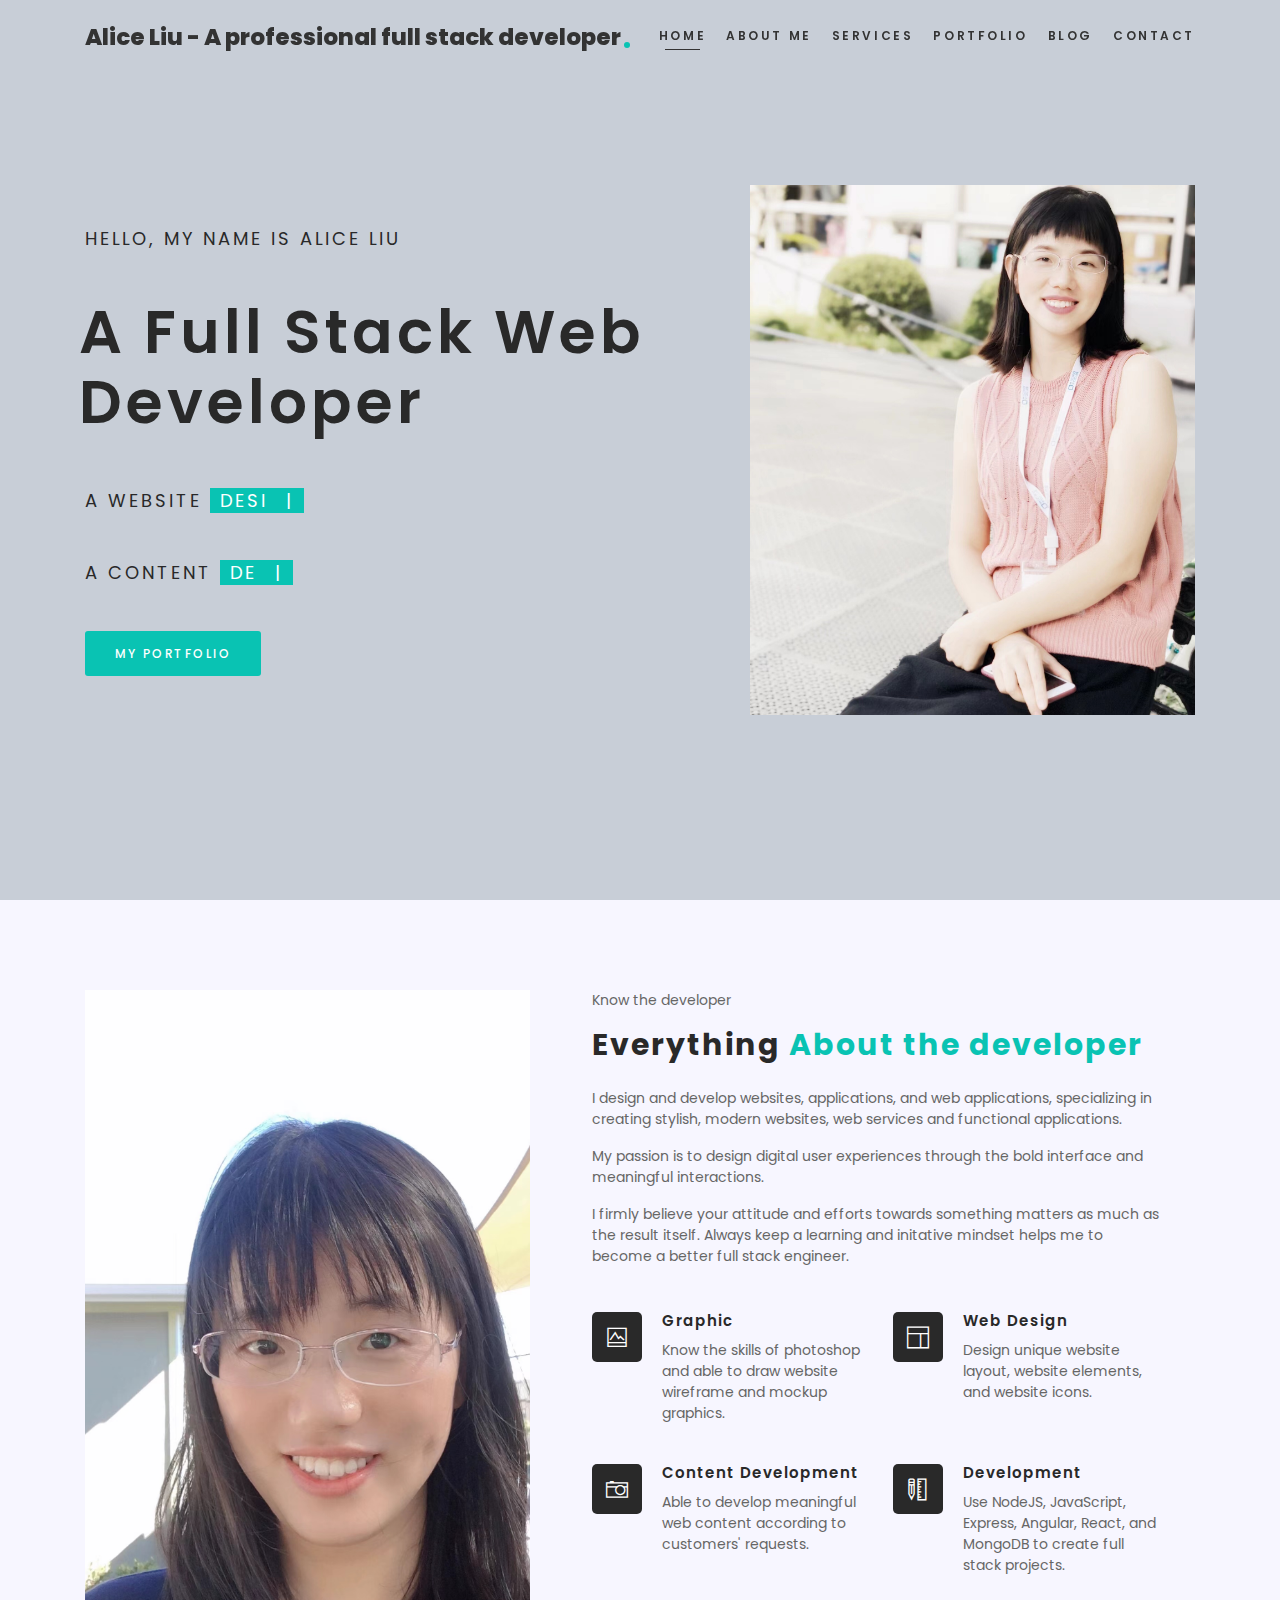
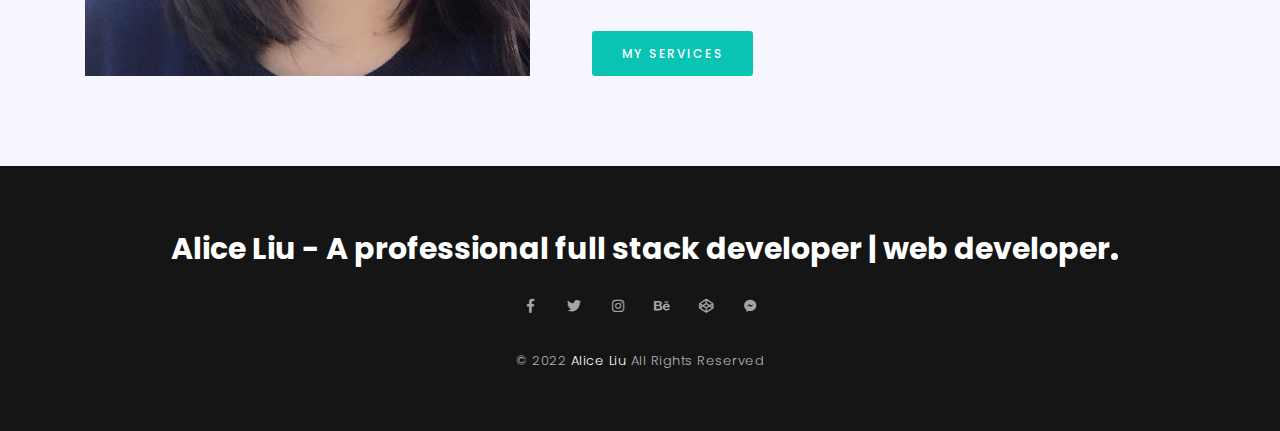
==== commit 6d623c1c: "add seo" ====
--- a/index.html
+++ b/index.html
@@ -10,7 +10,7 @@
 
 
     <!-- Page Title -->
-    <title>Alice Liu - A professional web developer's personal Website</title>
+    <title>Alice Liu - A professional full stack developer | Personal Website</title>
     <!-- / -->
 
     <!---Font Icon-->
@@ -50,7 +50,7 @@
         <nav class="navbar header-nav-01 header-nav-white fixed-top navbar-expand-lg">
             <div class="container">
                 <!-- Brand -->
-                <a class="navbar-brand" href="#">Alice Liu - A professional web developer<span class="theme-bg"></span></a>
+                <a class="navbar-brand" href="#">Alice Liu - A professional full stack developer<span class="theme-bg"></span></a>
                 <!-- / -->
 
                 <!-- Mobile Toggle -->
@@ -102,7 +102,7 @@
                     </div>
                     <!-- col -->
                     <div class="col-md-6 col-lg-5">
-                        <img src="./images/aliceAtWork.jpg" title="A web developer" alt="A web developer">
+                        <img src="./images/aliceAtWork.jpg" title="A professional full stack developer" alt="A professional full stack developer">
                     </div>
                 </div>
                 <!-- row -->
@@ -115,7 +115,7 @@
             <div class="container">
                 <div class="row">
                     <div class="col-md-12 col-lg-5">
-                        <div class="about-img bg-no-repeat bg-cover" style="background-image: url(./images/AliceProfileImages.jpg);">
+                        <div class="about-img bg-no-repeat bg-cover" style="background-image: url(./images/AliceProfileImages.jpg);" rel="nofollow" title="A professional full stack developer">
                         </div>
                     </div>
                     <div class="col-md-12 col-lg-7">
@@ -192,7 +192,7 @@
     <footer class="footer">
         <div class="container">
             <div class="footer-logo">
-                <span>Alice Liu - A professional web developer<span></span></span>
+                <span>Alice Liu - A professional full stack developer | web developer<span></span></span>
             </div>
             <ul class="social-icons">
                 <li><a href="#"><i class="fab fa-facebook-f"></i></a></li>
--- a/css/styles.css
+++ b/css/styles.css
@@ -222,11 +222,20 @@
 }
 
 .section-title-01 h3 {
-    font-size: 30px;
+    font-size: 24px;
     font-weight: 700;
     color: #222;
     margin: 10px 0 0;
     text-transform: uppercase;
+    letter-spacing: 1px;
+}
+
+.section-title-01 h2 {
+    font-size: 25px;
+    font-weight: 700;
+    color: #09c3b3;
+    margin: 10px 0 0;
+    /* text-transform: uppercase; */
     letter-spacing: 1px;
 }
 
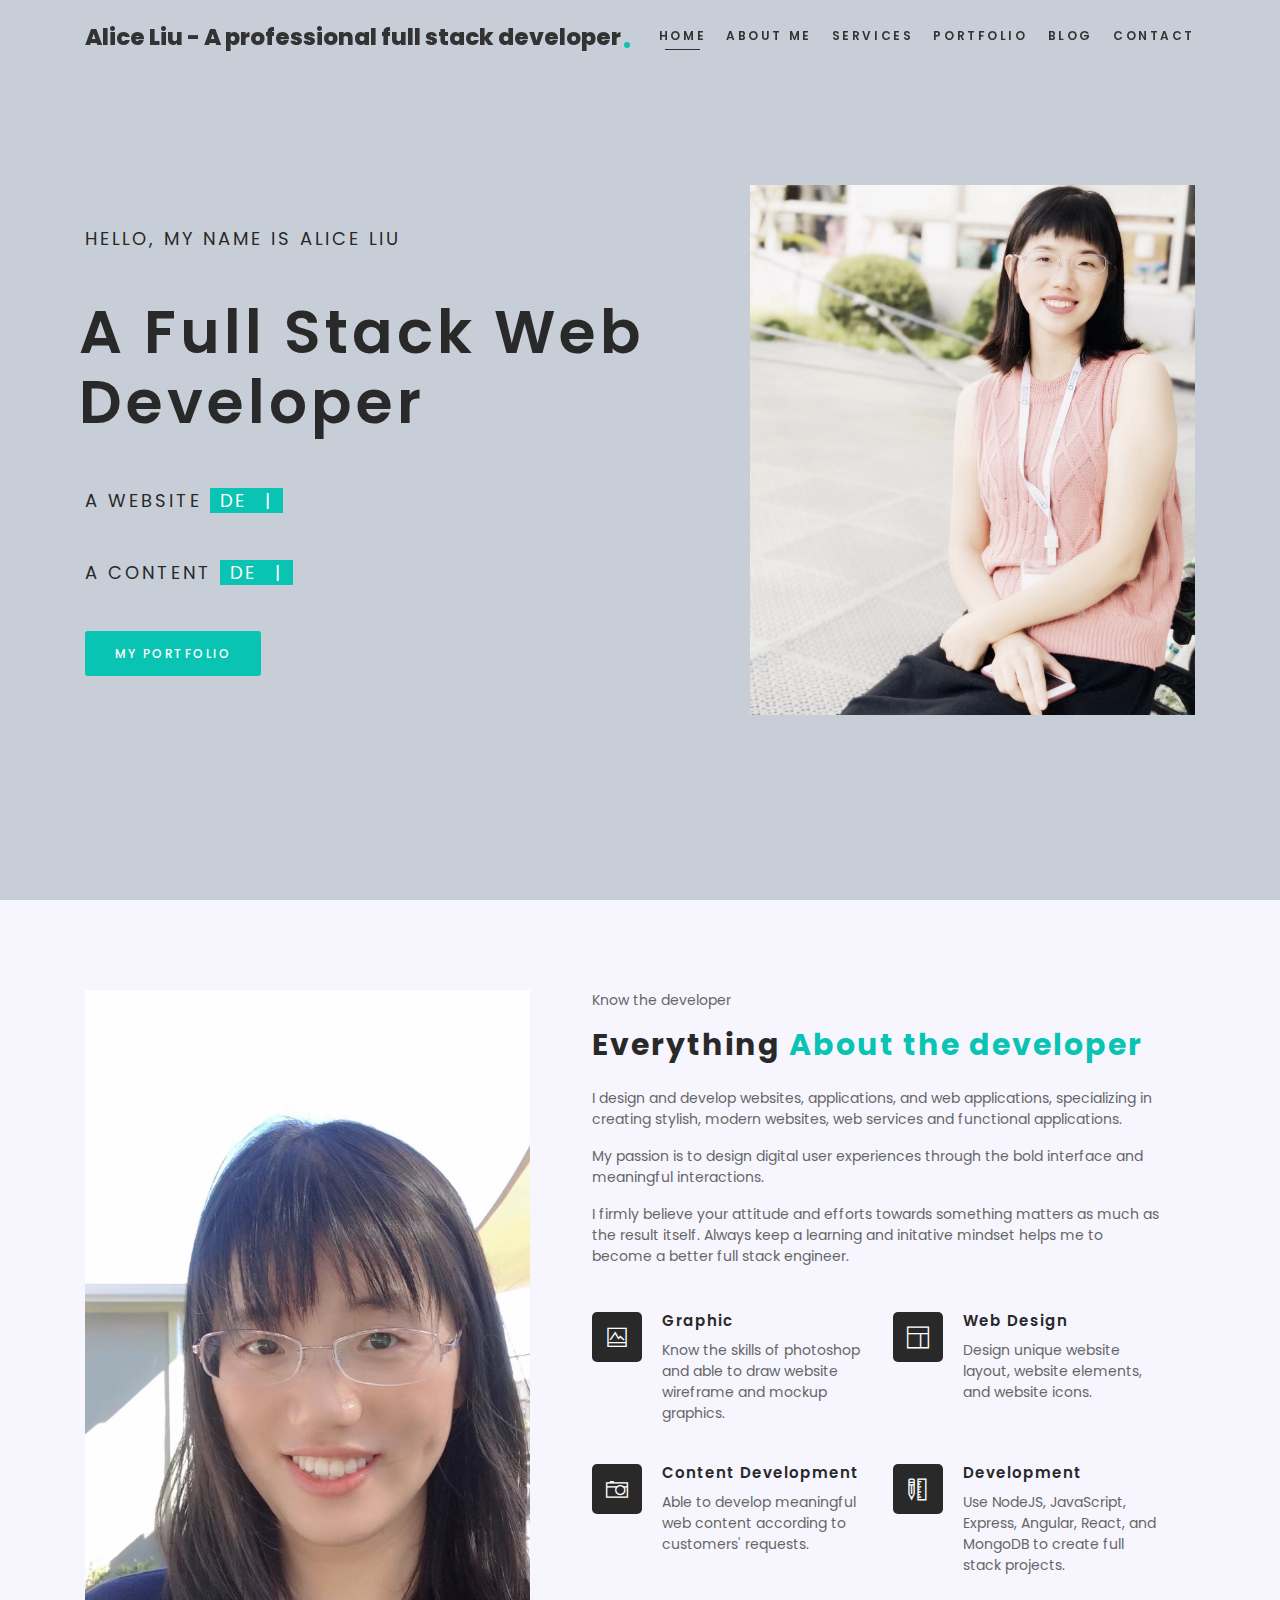
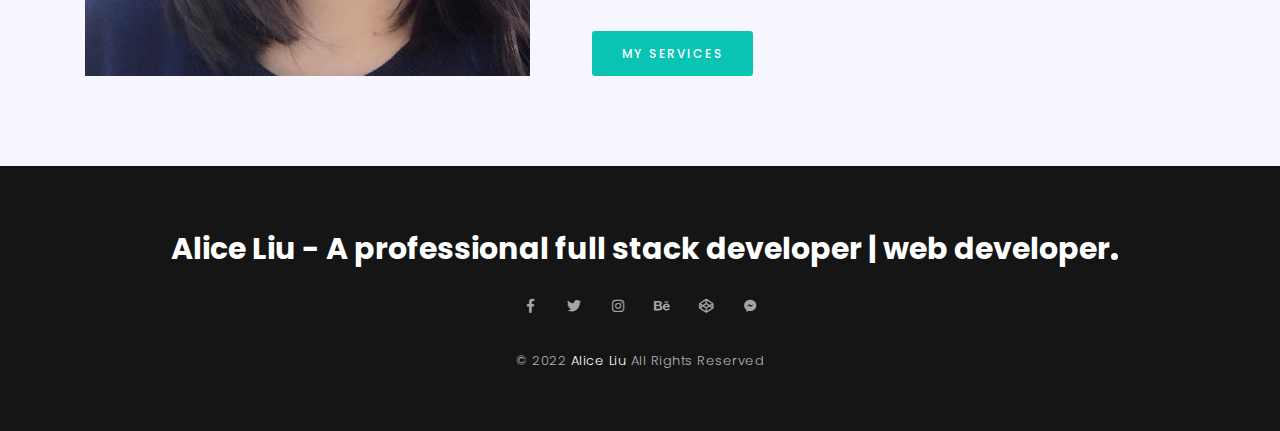
==== commit b9ff9730: "add" ====
--- a/index.html
+++ b/index.html
@@ -136,7 +136,7 @@
                                     <div class="feature-box">
                                         <i class="icon theme-bg ti-image"></i>
                                         <div class="feature-content">
-                                            <h5>Graphic</h5>
+                                            <h3>Graphic</h3>
                                             <p>Know the skills of photoshop and able to draw website wireframe and mockup graphics.</p>
                                         </div>
                                     </div>
@@ -145,7 +145,7 @@
                                     <div class="feature-box">
                                         <i class="icon theme-bg ti-layout"></i>
                                         <div class="feature-content">
-                                            <h5>Web Design</h5>
+                                            <h3>Web Design</h3>
                                             <p>Design unique website layout, website elements, and website icons.</p>
                                         </div>
                                     </div>
@@ -154,7 +154,7 @@
                                     <div class="feature-box">
                                         <i class="icon theme-bg ti-camera"></i>
                                         <div class="feature-content">
-                                            <h5>Content Development</h5>
+                                            <h3>Content Development</h3>
                                             <p>Able to develop meaningful web content according to customers' requests.</p>
                                         </div>
                                     </div>
@@ -163,7 +163,7 @@
                                     <div class="feature-box">
                                         <i class="icon theme-bg ti-ruler-pencil"></i>
                                         <div class="feature-content">
-                                            <h5>Development</h5>
+                                            <h3>Development</h3>
                                             <p>Use NodeJS, JavaScript, Express, Angular, React, and MongoDB to create full stack projects.</p>
                                         </div>
                                     </div>
--- a/css/styles.css
+++ b/css/styles.css
@@ -470,6 +470,12 @@
     padding: 0;
     margin: 0px auto 20px;
     display: block;
+}
+
+@media screen and (max-width:768px) {
+    .navbar-brand {
+        display: none;
+    }
 }
 
 .header-style .social-icons {
@@ -1340,7 +1346,8 @@
     background: #292929;
 }
 
-.feature-box h5 {
+.feature-box h5,
+h3 {
     color: #292929;
     font-size: 15px;
     font-weight: 600;
@@ -1366,6 +1373,25 @@
     margin: 15px 0;
     border-radius: 5px;
     box-shadow: 0px 1px 27px -3px rgba(0, 0, 0, 0.2);
+    min-height: 340px;
+}
+
+@media screen and (max-width:1200px) {
+    .feature-box-02 {
+        min-height: 390px;
+    }
+}
+
+@media screen and (max-width:992px) {
+    .feature-box-02 {
+        min-height: 370px;
+    }
+}
+
+@media screen and (max-width:768px) {
+    .feature-box-02 {
+        min-height: auto;
+    }
 }
 
 .feature-box-02 .icon {
@@ -1520,6 +1546,19 @@
     position: relative;
     margin: 0 0 40px;
     z-index: 1;
+    min-height: 340px;
+}
+
+@media screen and (max-width:992px) {
+    .resume-box {
+        min-height: 280px;
+    }
+}
+
+@media screen and (max-width:768px) {
+    .resume-box {
+        min-height: auto;
+    }
 }
 
 .resume-box:last-child {
@@ -1668,7 +1707,8 @@
     margin-top: 0;
 }
 
-.progress-lt h6 {
+.progress-lt h6,
+.progress-lt p {
     display: inline-block;
     width: 47%;
     margin-right: 1.5%;
@@ -1789,6 +1829,7 @@
     background: #fff;
     margin: 7px 10px;
     border-radius: 5px;
+    min-height: 370px;
 }
 
 .portfolio-col .hover {
@@ -1803,6 +1844,17 @@
 
 .portfolio-col .portfolio-img {
     position: relative;
+    height: 250px;
+}
+
+@media screen and (max-width:768px) {
+    .portfolio-col {
+        min-height: auto;
+    }
+    .portfolio-col .portfolio-img {
+        position: relative;
+        height: auto;
+    }
 }
 
 .portfolio-col .hover a {
@@ -1975,7 +2027,7 @@
 
 .testimonial-col-01 .name {
     width: calc(100% - 65px);
-    float: right;
+    /* float: right; */
     margin-top: 5px;
 }
 
@@ -2101,6 +2153,7 @@
 .blog-item .blog-content h4 {
     font-size: 18px;
     margin: 0 0 15px;
+    height: 50px;
 }
 
 .blog-item .blog-content h4 a {
@@ -2119,6 +2172,9 @@
     letter-spacing: 0.88px;
     line-height: 26px;
     margin: 0 0 20px;
+    height: 180px;
+    overflow: hidden;
+    text-overflow: ellipsis;
 }
 
 .blog-item .blog-content a.more {
@@ -2379,4 +2435,8 @@
 
 .bg-fixed {
     background-attachment: fixed;
+}
+
+.entry-content h3 {
+    text-align: center;
 }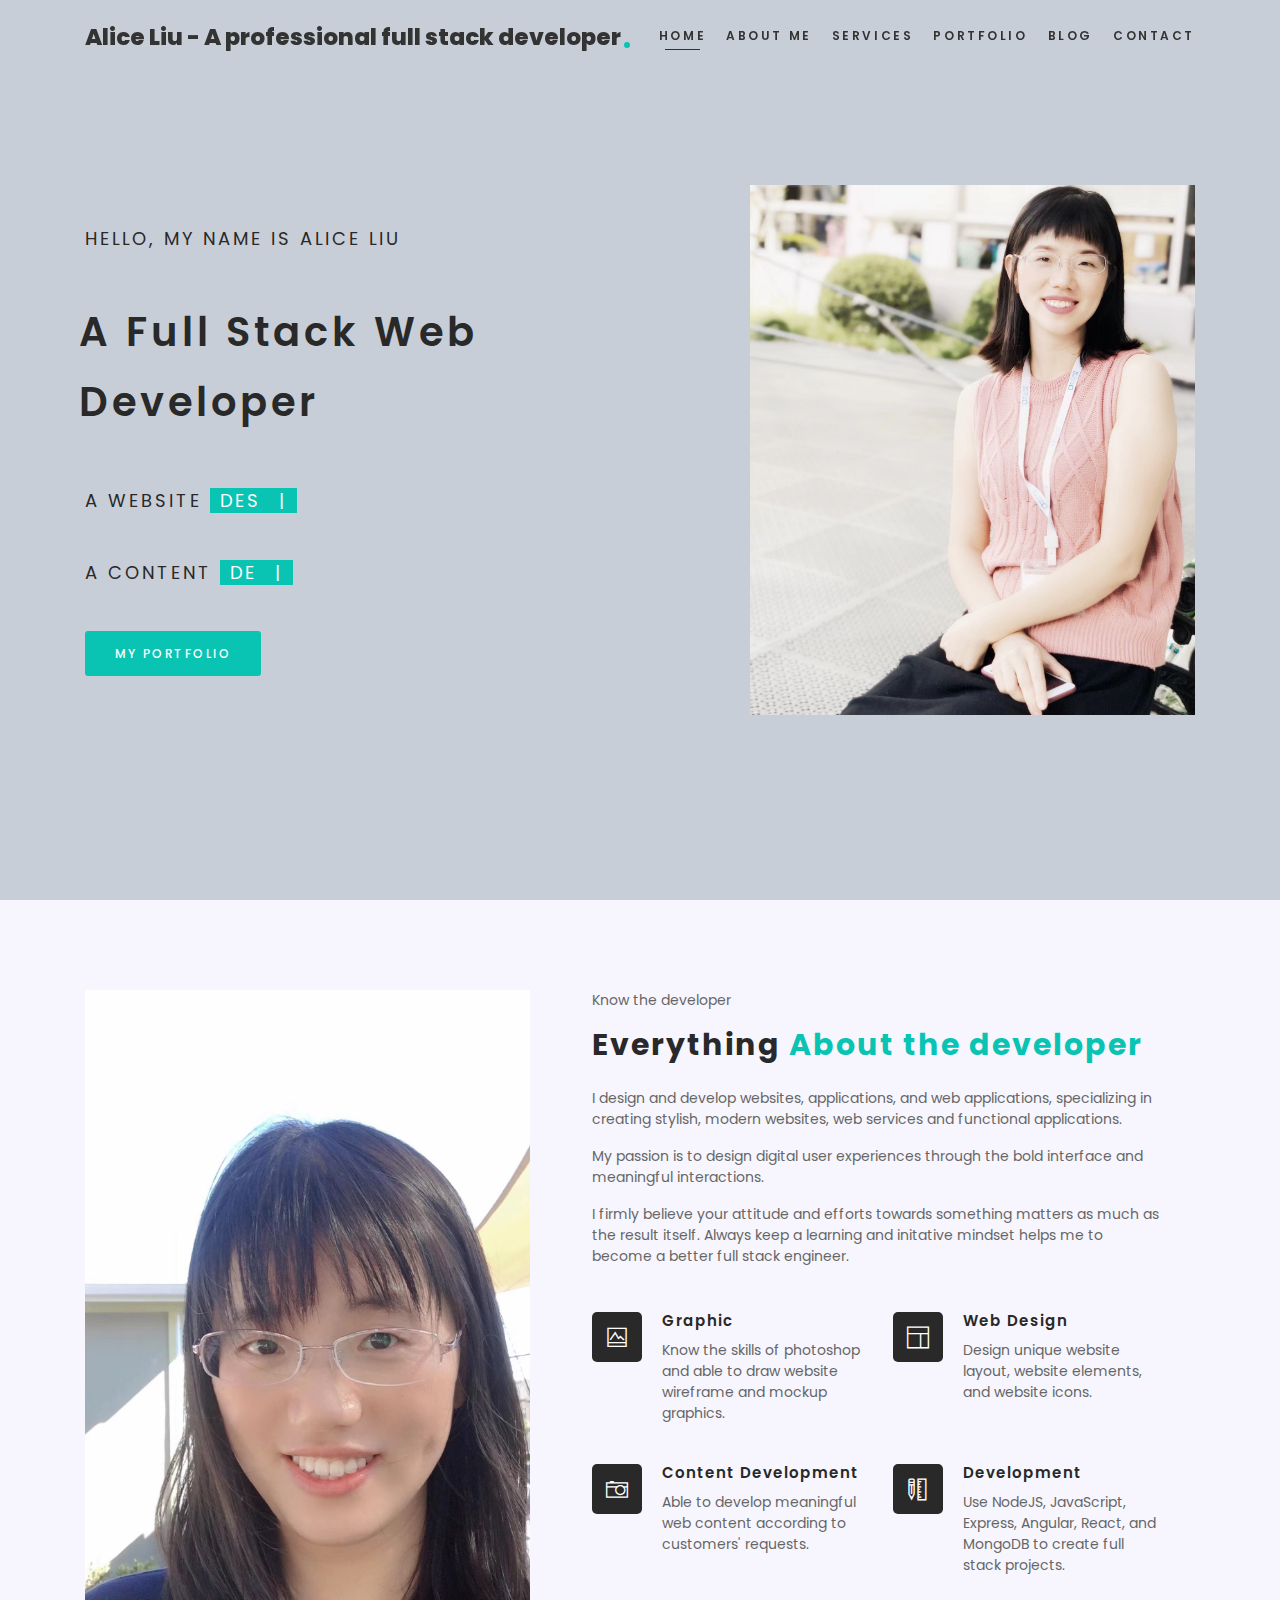
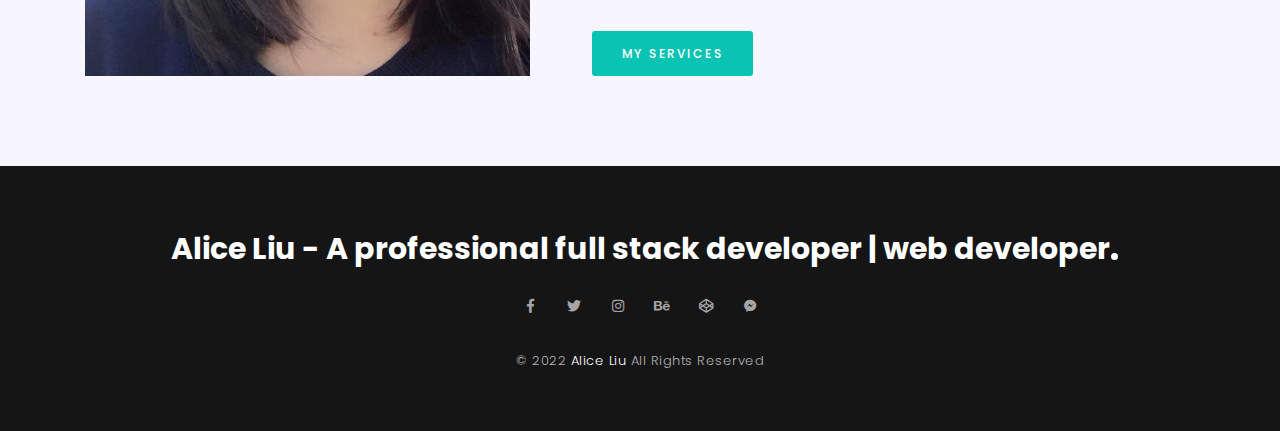
==== commit ade4419f: "Update index.html" ====
--- a/index.html
+++ b/index.html
@@ -7,7 +7,14 @@
     <meta name="viewport" content="width=device-width, initial-scale=1, shrink-to-fit=no">
     <meta name="description" content="Web developer, Full stack developer, developer, Canada web developer,web and content developer, 全栈开发工程师，软件工程师，前端工程师 ">
     <meta name="keywords" content="Web developer,Full stack developer,  developer, Canada web developer,web and content developer, 全栈开发工程师，软件工程师，前端工程师">
-
+    <script async src="https://www.googletagmanager.com/gtag/js?id=G-G6X398WKCW"></script>
+<script>
+  window.dataLayer = window.dataLayer || [];
+  function gtag(){dataLayer.push(arguments);}
+  gtag('js', new Date());
+
+  gtag('config', 'G-G6X398WKCW');
+</script>
 
     <!-- Page Title -->
     <title>Alice Liu - A professional full stack developer | Personal Website</title>
@@ -226,4 +233,4 @@
 </body>
 <!-- Body End -->
 
-</html>+</html>
--- a/css/styles.css
+++ b/css/styles.css
@@ -934,6 +934,7 @@
     .header-nav-01 {
         top: 0;
         padding: 10px 15px;
+        background-color: #eee;
     }
     .header-nav-01.fixed-header {
         padding: 10px 15px;
@@ -990,7 +991,7 @@
 
 .home-banner h1 {
     color: #292929;
-    font-size: 60px;
+    font-size: 40px;
     font-weight: 600;
     margin: 0 0 25px -6px;
     line-height: 70px;
@@ -1216,6 +1217,14 @@
     letter-spacing: 2px;
     margin: 0 0 25px;
     font-weight: 700;
+}
+
+.section .section-title .h2 {
+    color: #09c3b3;
+    font-size: 30px;
+    letter-spacing: 2px;
+    margin: 0 0 25px;
+    font-family: Poppins, sans-serif;
 }
 
 @media(max-width: 991px) {
@@ -1403,7 +1412,9 @@
     background: #fff;
 }
 
-.feature-box-02 h5 {
+.feature-box-02 h5,
+.feature-box-02 h3,
+.feature-box-02 h2 {
     font-size: 16px;
     color: #333;
     margin-bottom: 15px;
@@ -1884,7 +1895,8 @@
     text-align: center;
 }
 
-.portfolio-col .portfolio-info h5 {
+.portfolio-col .portfolio-info h5,
+.portfolio-col .portfolio-info h2 {
     font-size: 18px;
     letter-spacing: 0.5px;
     color: #292929;
@@ -2150,13 +2162,14 @@
     font-weight: 700;
 }
 
-.blog-item .blog-content h4 {
+.blog-item .blog-content h4,
+.blog-item .blog-content h2 {
     font-size: 18px;
     margin: 0 0 15px;
     height: 50px;
 }
 
-.blog-item .blog-content h4 a {
+.blog-item .blog-content h2 a {
     color: #292929;
     font-weight: 500;
     text-decoration: none;
@@ -2437,6 +2450,15 @@
     background-attachment: fixed;
 }
 
-.entry-content h3 {
+.entry-content h3,
+.entry-content h2 {
     text-align: center;
+    color: #292929;
+    font-size: 15px;
+    font-weight: 600;
+    letter-spacing: 1px;
+    margin: 0 0 10px;
+    display: inline-block;
+    vertical-align: top;
+    width: 100%;
 }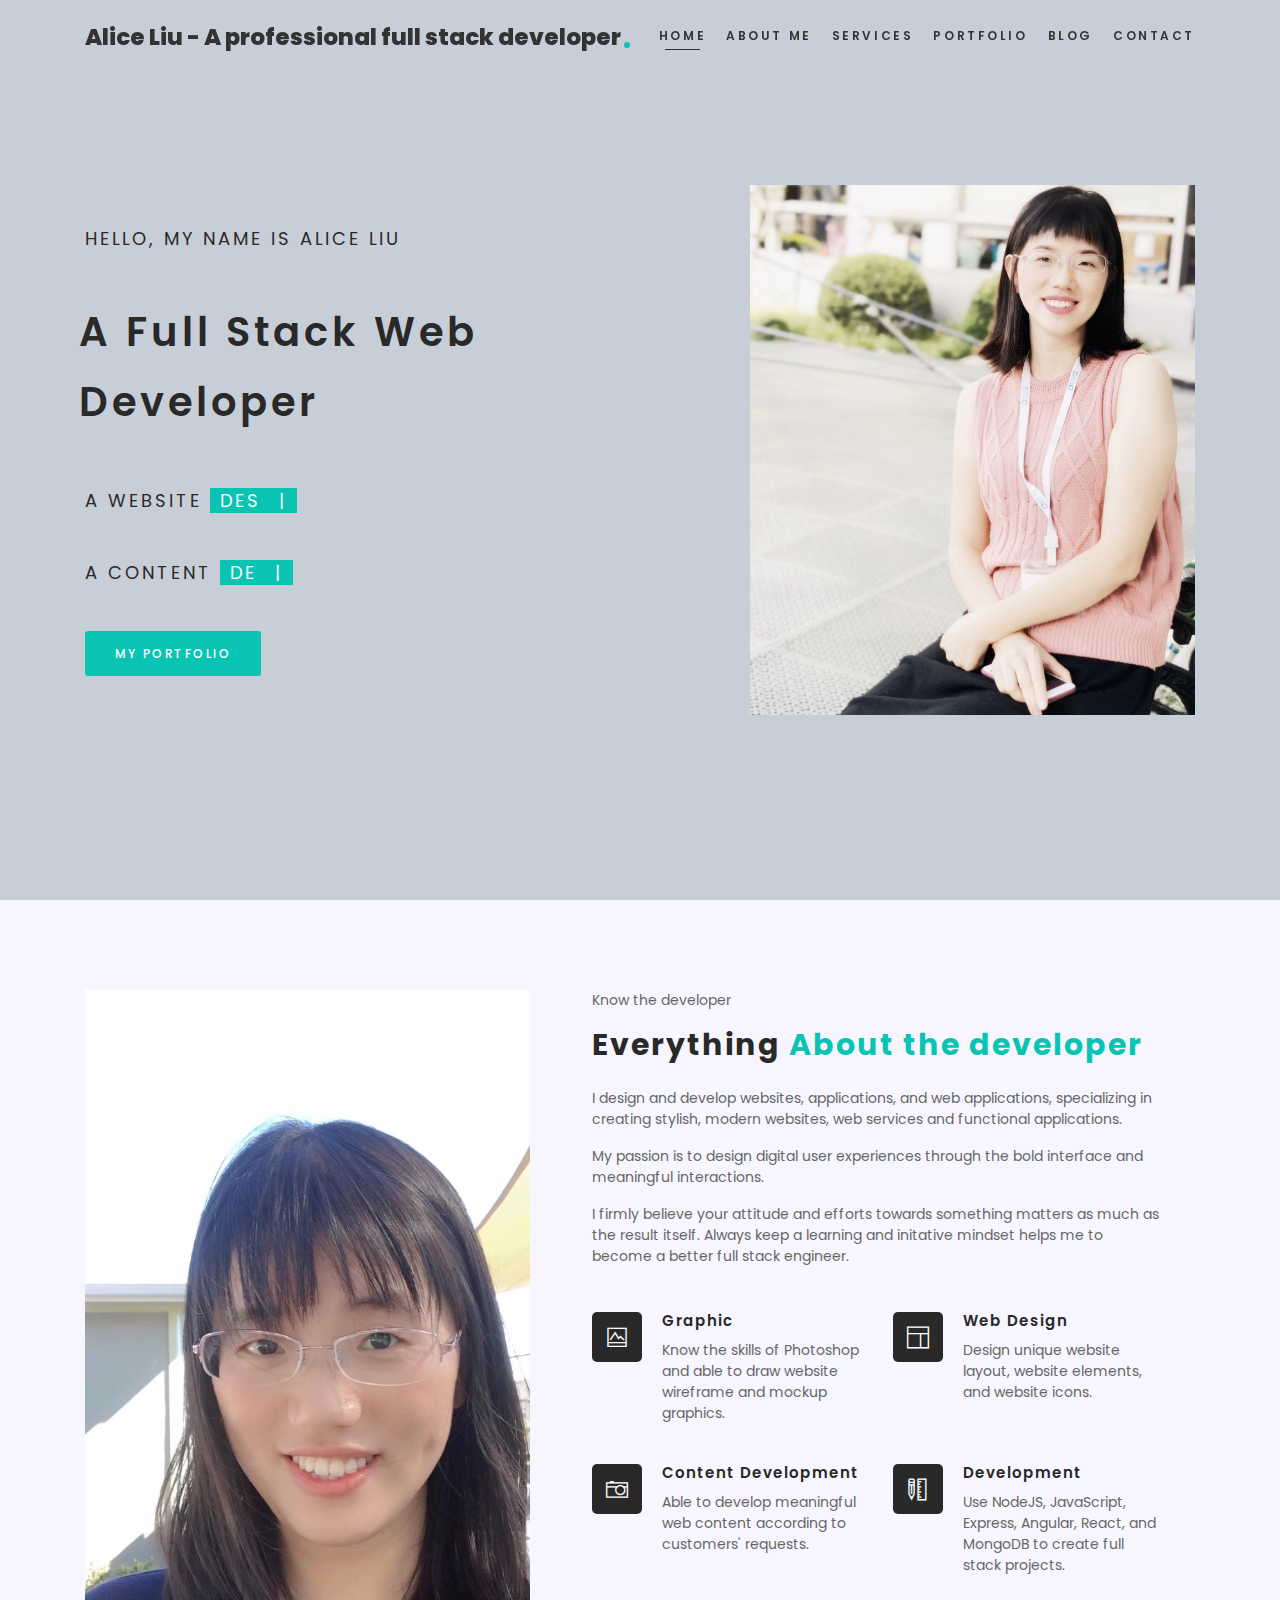
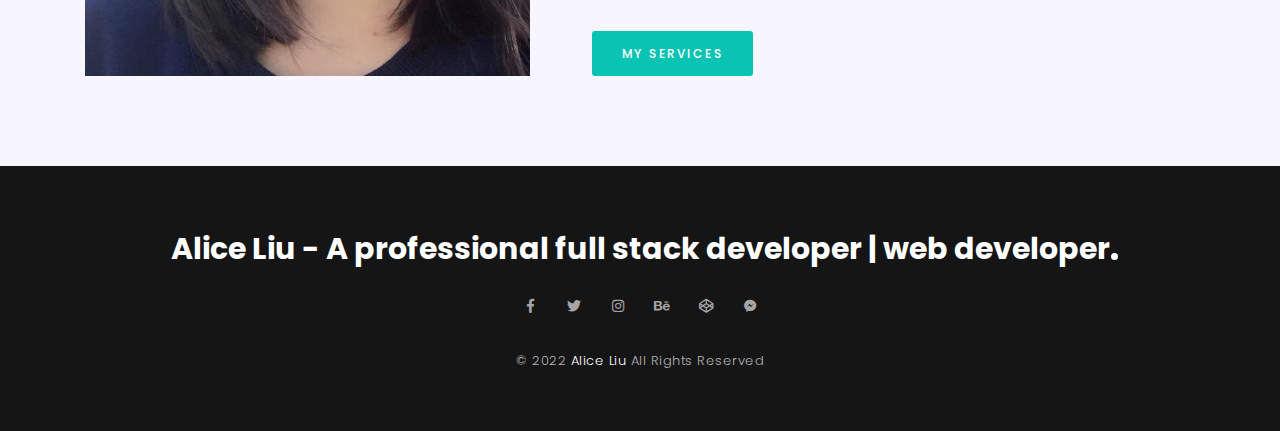
==== commit 9e8dcd20: "Update index.html" ====
--- a/index.html
+++ b/index.html
@@ -102,7 +102,7 @@
                             <p>A Website <span class="theme-bg" id="type-it"></span></p>
                             <p>A Content <span class="theme-bg" id="type-it"></span></p>
                             <div class="btn-bar">
-                                <a href="#portfolio" class="m-btn m-btn-theme">My Portfolio</a>
+                                <a href="/portfolio" class="m-btn m-btn-theme">My Portfolio</a>
                             </div>
                         </div>
                         <!-- home-text-center -->
@@ -144,7 +144,7 @@
                                         <i class="icon theme-bg ti-image"></i>
                                         <div class="feature-content">
                                             <h3>Graphic</h3>
-                                            <p>Know the skills of photoshop and able to draw website wireframe and mockup graphics.</p>
+                                            <p>Know the skills of Photoshop and able to draw website wireframe and mockup graphics.</p>
                                         </div>
                                     </div>
                                 </div>
